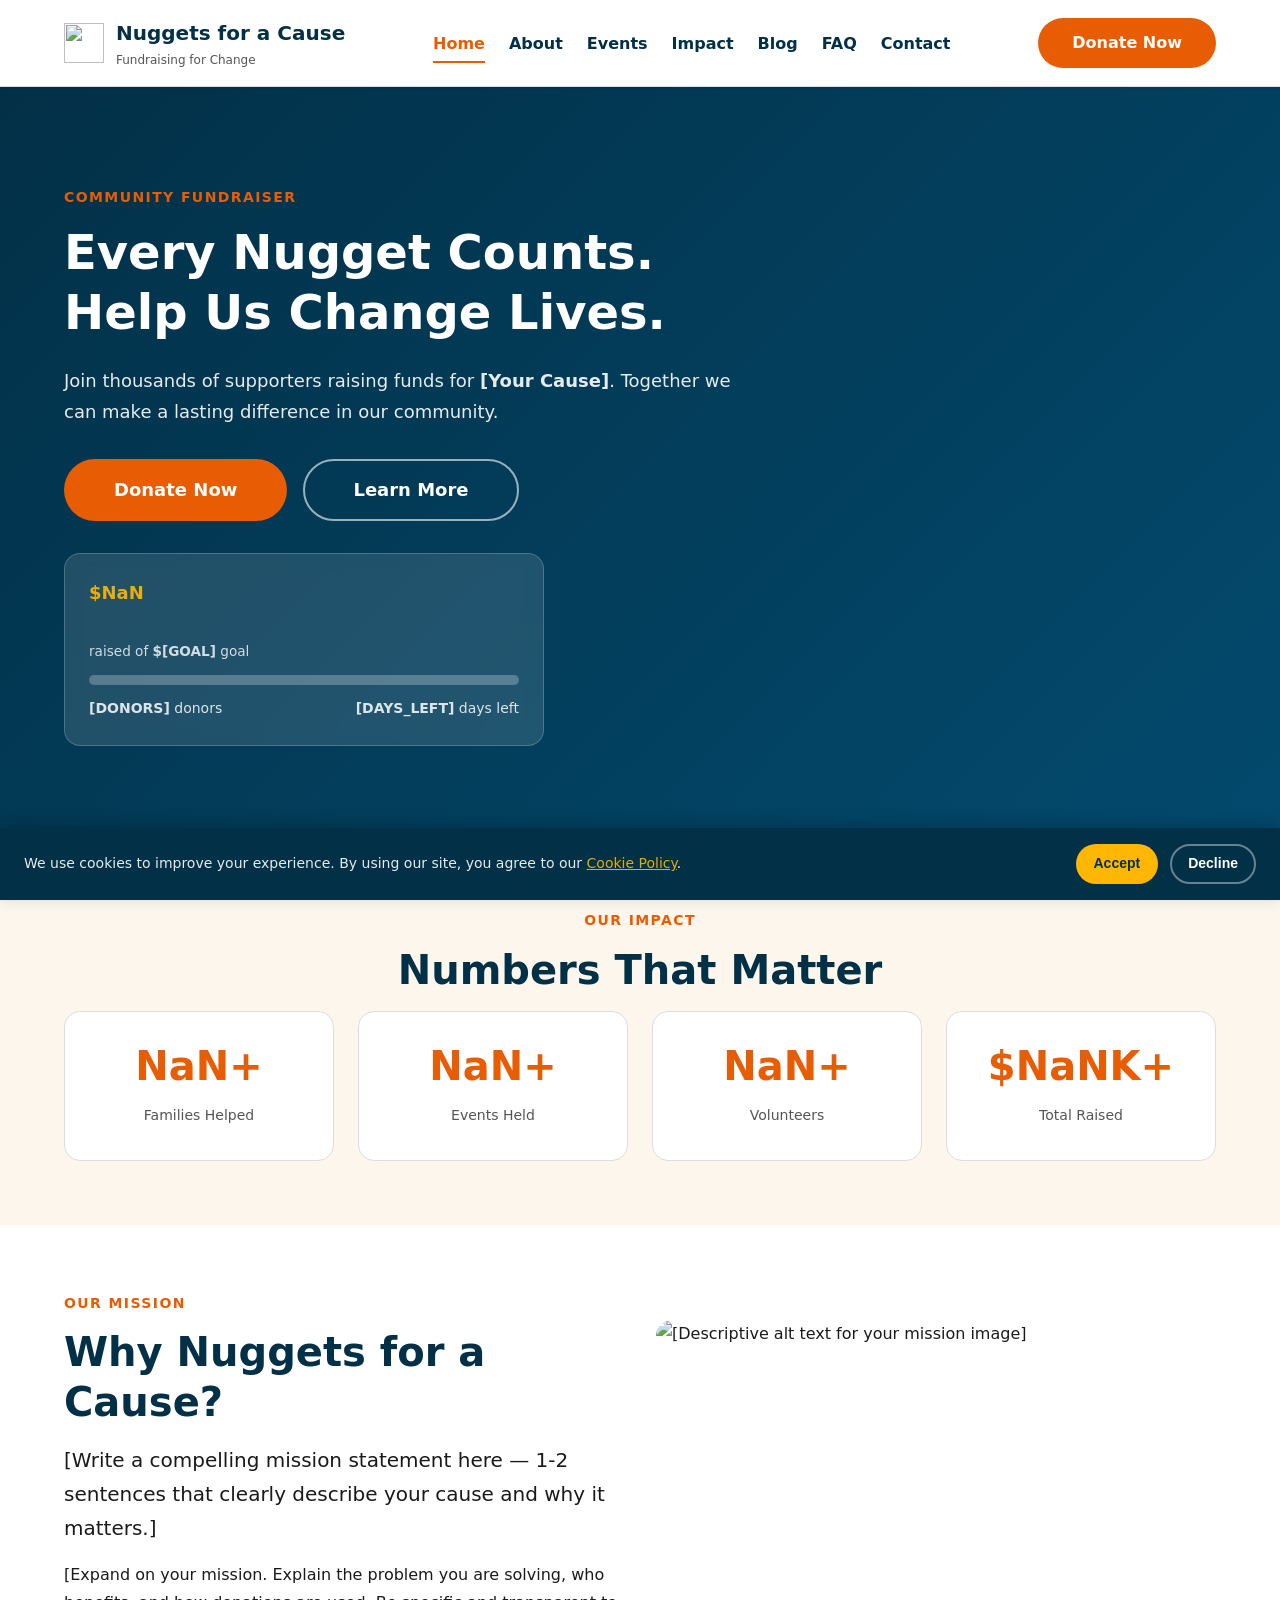
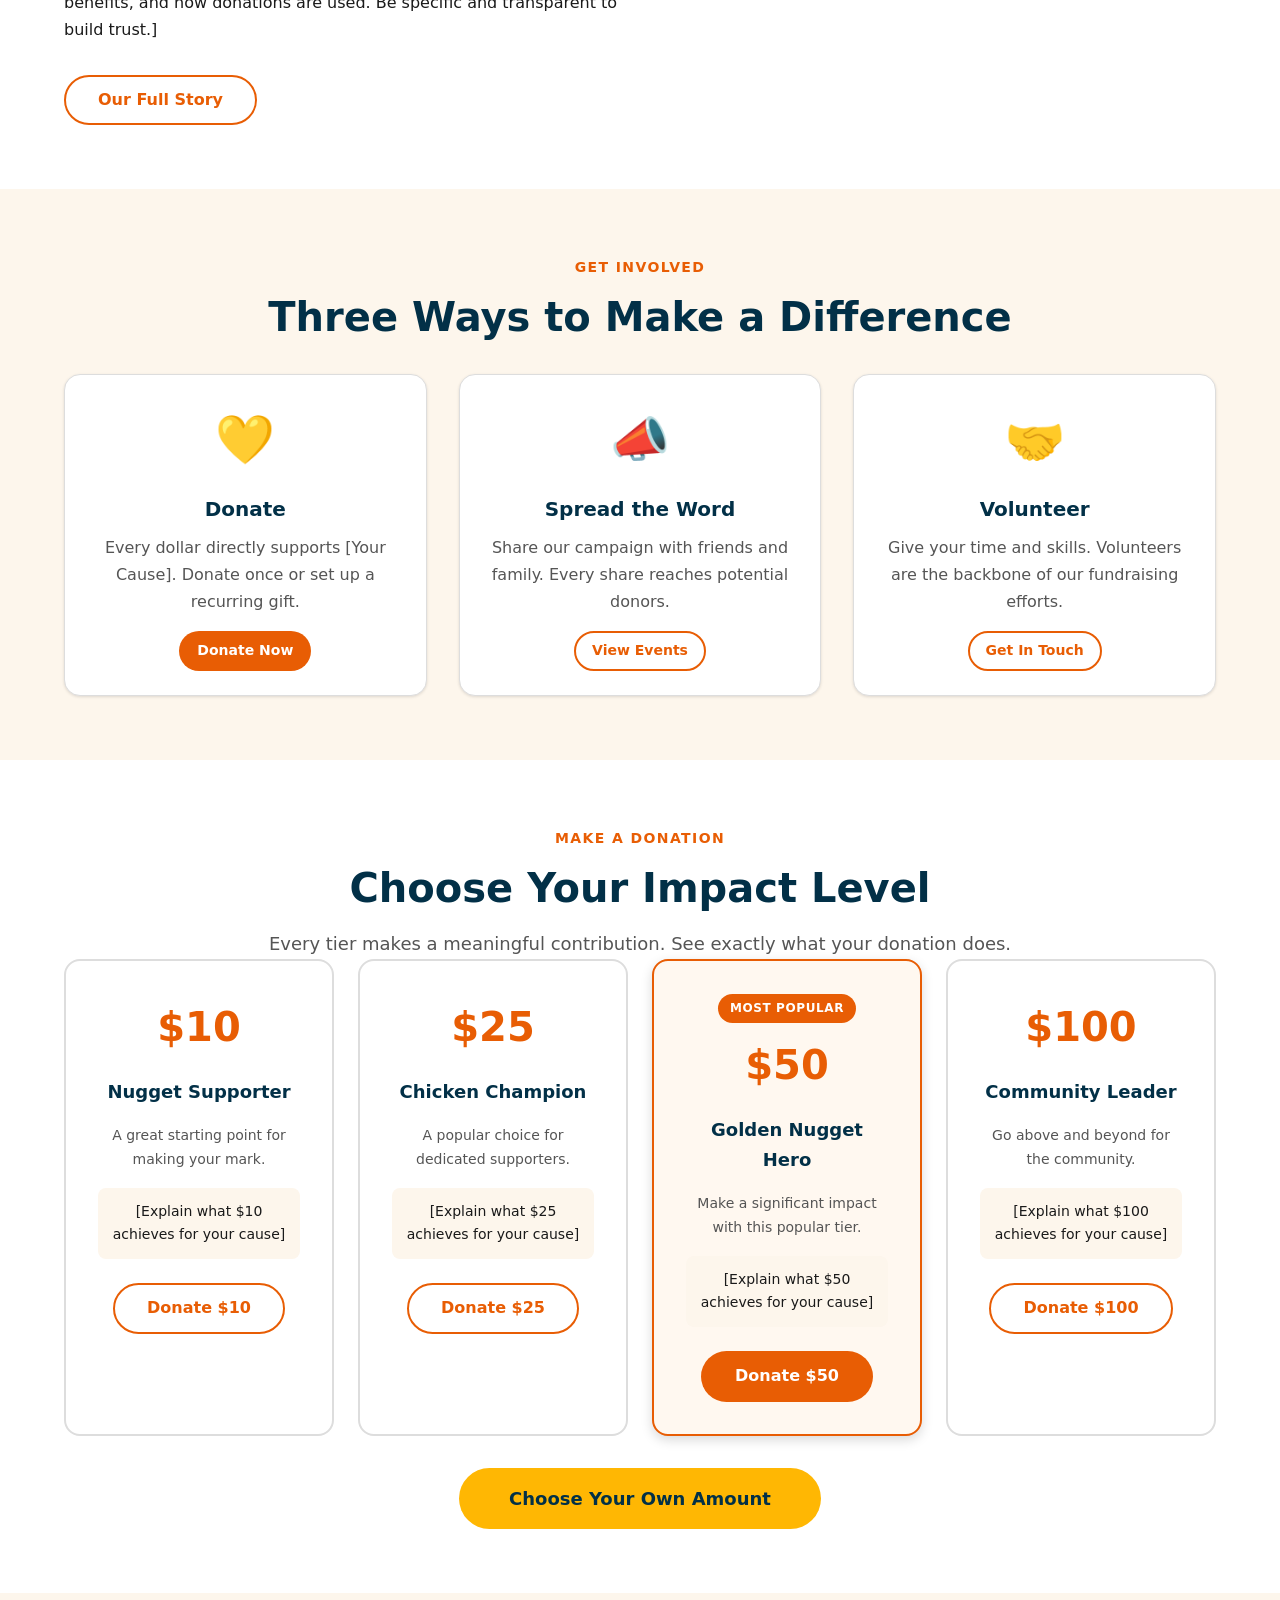
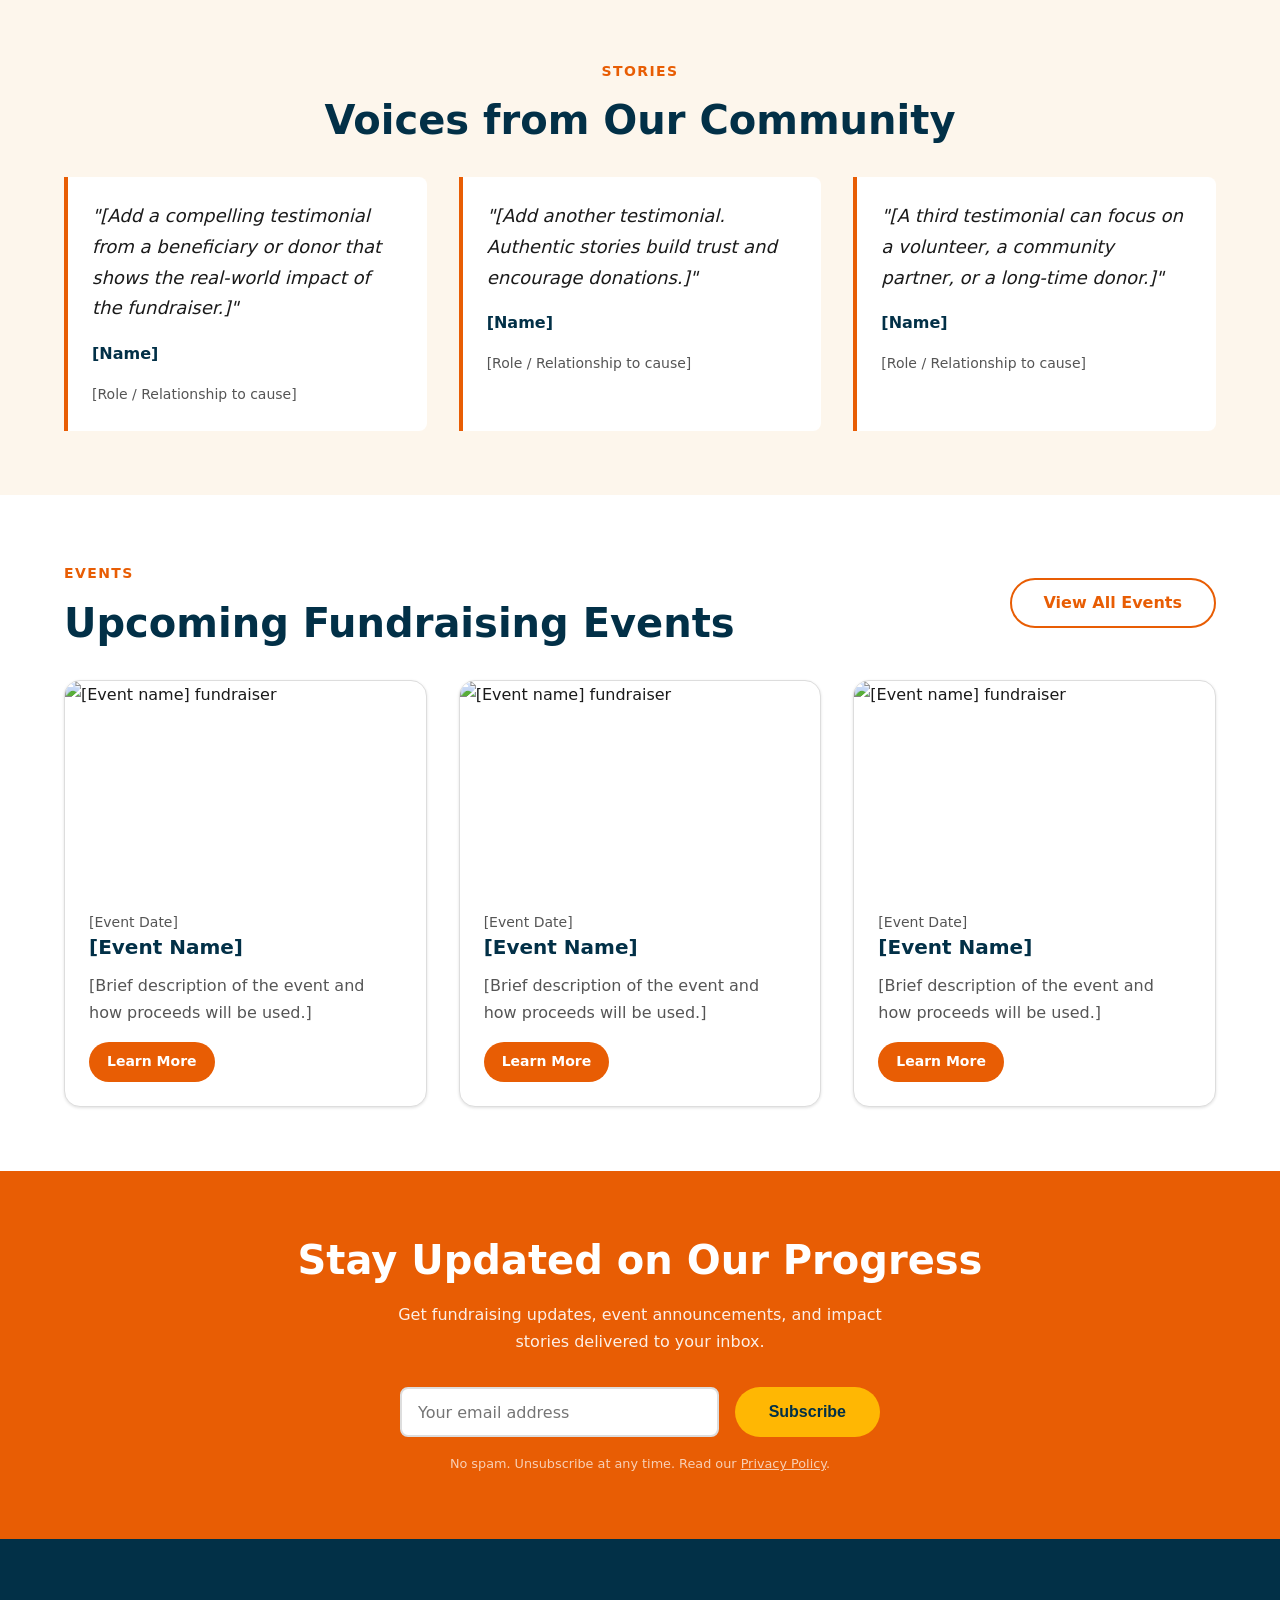
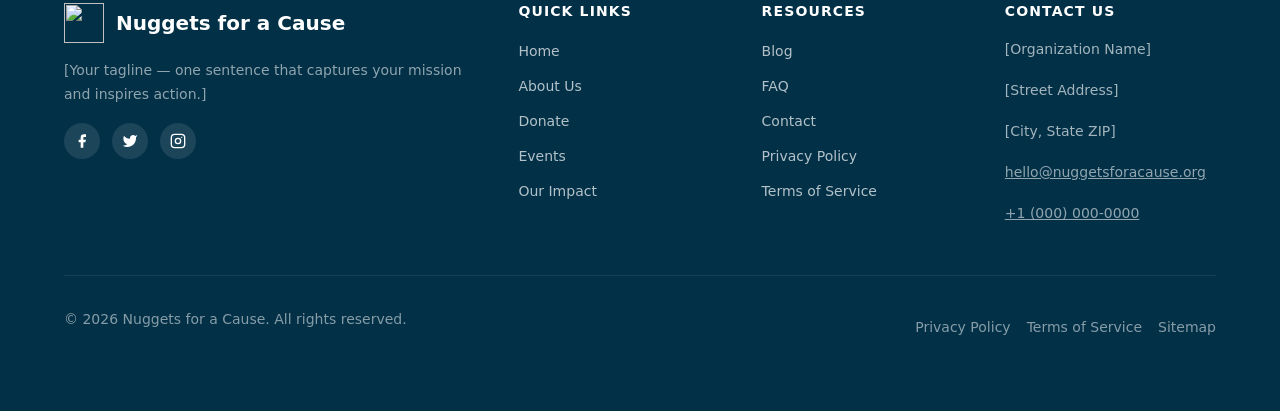
==== index.html @ 5e786366 "Add all fundraiser website files with SEO, GEO, AEO, and AIO optimisation Co-authored-by: SpiffyWebs" ====
<!DOCTYPE html>
<html lang="en">
<head>
  <meta charset="UTF-8">
  <meta name="viewport" content="width=device-width, initial-scale=1.0">

  <!-- ============================================================
       SEO: Title & Description
       ============================================================ -->
  <title>Nuggets for a Cause | Fundraising for [Your Cause]</title>
  <meta name="description" content="Nuggets for a Cause is a community-driven fundraiser dedicated to [Your Cause]. Every donation makes a real difference. Join us today and help change lives.">
  <meta name="keywords" content="fundraiser, charity, donate, nuggets for a cause, community fundraising, nonprofit">
  <meta name="author" content="Nuggets for a Cause">
  <meta name="robots" content="index, follow, max-snippet:-1, max-image-preview:large, max-video-preview:-1">

  <!-- ============================================================
       SEO: Canonical URL
       ============================================================ -->
  <link rel="canonical" href="https://www.nuggetsforacause.org/">

  <!-- ============================================================
       GEO / Open Graph (Facebook, LinkedIn, generative engines)
       ============================================================ -->
  <meta property="og:type" content="website">
  <meta property="og:url" content="https://www.nuggetsforacause.org/">
  <meta property="og:title" content="Nuggets for a Cause | Fundraising for [Your Cause]">
  <meta property="og:description" content="Nuggets for a Cause is a community-driven fundraiser dedicated to [Your Cause]. Every donation makes a real difference. Join us today.">
  <meta property="og:image" content="https://www.nuggetsforacause.org/img/og-home.jpg">
  <meta property="og:image:width" content="1200">
  <meta property="og:image:height" content="630">
  <meta property="og:image:alt" content="Nuggets for a Cause fundraiser banner">
  <meta property="og:site_name" content="Nuggets for a Cause">
  <meta property="og:locale" content="en_US">

  <!-- ============================================================
       GEO / Twitter Cards
       ============================================================ -->
  <meta name="twitter:card" content="summary_large_image">
  <meta name="twitter:site" content="@nuggetsforacause">
  <meta name="twitter:creator" content="@nuggetsforacause">
  <meta name="twitter:title" content="Nuggets for a Cause | Fundraising for [Your Cause]">
  <meta name="twitter:description" content="Community-driven fundraiser dedicated to [Your Cause]. Every donation makes a real difference.">
  <meta name="twitter:image" content="https://www.nuggetsforacause.org/img/og-home.jpg">
  <meta name="twitter:image:alt" content="Nuggets for a Cause fundraiser banner">

  <!-- ============================================================
       AIO: AI & Generative Engine signals
       ============================================================ -->
  <meta name="ai-content-declaration" content="human-authored">

  <!-- ============================================================
       PWA / Favicon
       ============================================================ -->
  <link rel="icon" type="image/svg+xml" href="/img/favicon.svg">
  <link rel="icon" type="image/png" sizes="32x32" href="/img/favicon-32x32.png">
  <link rel="icon" type="image/png" sizes="16x16" href="/img/favicon-16x16.png">
  <link rel="apple-touch-icon" sizes="180x180" href="/img/apple-touch-icon.png">
  <link rel="manifest" href="/manifest.json">
  <meta name="theme-color" content="#e85d04">
  <meta name="msapplication-TileColor" content="#e85d04">

  <!-- ============================================================
       Performance: Preconnect & resource hints
       ============================================================ -->
  <link rel="preconnect" href="https://fonts.googleapis.com">
  <link rel="dns-prefetch" href="https://fonts.googleapis.com">

  <!-- Stylesheet -->
  <link rel="stylesheet" href="css/style.css">

  <!-- ============================================================
       AEO / SEO: Structured Data — Organization + WebSite + SiteLinks Search
       ============================================================ -->
  <script type="application/ld+json">
  {
    "@context": "https://schema.org",
    "@graph": [
      {
        "@type": "NonprofitOrganization",
        "@id": "https://www.nuggetsforacause.org/#organization",
        "name": "Nuggets for a Cause",
        "alternateName": "NFC",
        "url": "https://www.nuggetsforacause.org/",
        "logo": {
          "@type": "ImageObject",
          "url": "https://www.nuggetsforacause.org/img/logo.png",
          "width": 200,
          "height": 60
        },
        "description": "Nuggets for a Cause is a community-driven fundraiser dedicated to [Your Cause]. We raise funds through community events, online campaigns, and corporate partnerships.",
        "foundingDate": "[YYYY]",
        "email": "hello@nuggetsforacause.org",
        "telephone": "+1-000-000-0000",
        "address": {
          "@type": "PostalAddress",
          "streetAddress": "[Street Address]",
          "addressLocality": "[City]",
          "addressRegion": "[State]",
          "postalCode": "[ZIP]",
          "addressCountry": "US"
        },
        "sameAs": [
          "https://www.facebook.com/nuggetsforacause",
          "https://twitter.com/nuggetsforacause",
          "https://www.instagram.com/nuggetsforacause",
          "https://www.linkedin.com/company/nuggetsforacause"
        ],
        "knowsAbout": ["fundraising", "charity", "community events", "[Your Cause]"],
        "hasOfferCatalog": {
          "@type": "OfferCatalog",
          "name": "Donation Tiers",
          "itemListElement": [
            { "@type": "Offer", "name": "Nugget Supporter", "price": "10", "priceCurrency": "USD" },
            { "@type": "Offer", "name": "Chicken Champion", "price": "25", "priceCurrency": "USD" },
            { "@type": "Offer", "name": "Golden Nugget Hero", "price": "50", "priceCurrency": "USD" },
            { "@type": "Offer", "name": "Community Leader", "price": "100", "priceCurrency": "USD" }
          ]
        }
      },
      {
        "@type": "WebSite",
        "@id": "https://www.nuggetsforacause.org/#website",
        "url": "https://www.nuggetsforacause.org/",
        "name": "Nuggets for a Cause",
        "description": "Community-driven fundraiser for [Your Cause]",
        "publisher": { "@id": "https://www.nuggetsforacause.org/#organization" },
        "potentialAction": {
          "@type": "SearchAction",
          "target": {
            "@type": "EntryPoint",
            "urlTemplate": "https://www.nuggetsforacause.org/search?q={search_term_string}"
          },
          "query-input": "required name=search_term_string"
        }
      },
      {
        "@type": "WebPage",
        "@id": "https://www.nuggetsforacause.org/#webpage",
        "url": "https://www.nuggetsforacause.org/",
        "name": "Nuggets for a Cause | Fundraising for [Your Cause]",
        "description": "Nuggets for a Cause is a community-driven fundraiser dedicated to [Your Cause].",
        "isPartOf": { "@id": "https://www.nuggetsforacause.org/#website" },
        "about": { "@id": "https://www.nuggetsforacause.org/#organization" },
        "primaryImageOfPage": {
          "@type": "ImageObject",
          "url": "https://www.nuggetsforacause.org/img/og-home.jpg"
        },
        "breadcrumb": {
          "@type": "BreadcrumbList",
          "itemListElement": [
            { "@type": "ListItem", "position": 1, "name": "Home", "item": "https://www.nuggetsforacause.org/" }
          ]
        }
      }
    ]
  }
  </script>
</head>
<body>
  <!-- Skip navigation (accessibility + AEO) -->
  <a class="skip-link" href="#main-content">Skip to main content</a>

  <!-- ============================================================
       Site Header / Navigation
       ============================================================ -->
  <header class="site-header" role="banner">
    <div class="container">
      <nav class="nav-wrapper" aria-label="Primary navigation">
        <a href="index.html" class="site-logo" aria-label="Nuggets for a Cause — Home">
          <img src="img/logo.png" alt="" width="40" height="40" aria-hidden="true">
          <span>
            Nuggets for a Cause
            <span class="logo-tagline">Fundraising for Change</span>
          </span>
        </a>

        <button class="menu-toggle" aria-label="Toggle navigation menu">
          <svg width="24" height="24" viewBox="0 0 24 24" fill="none" stroke="currentColor" stroke-width="2" aria-hidden="true">
            <line x1="3" y1="6" x2="21" y2="6"/>
            <line x1="3" y1="12" x2="21" y2="12"/>
            <line x1="3" y1="18" x2="21" y2="18"/>
          </svg>
        </button>

        <ul class="primary-nav" role="list">
          <li><a href="index.html" aria-current="page">Home</a></li>
          <li><a href="about.html">About</a></li>
          <li><a href="events.html">Events</a></li>
          <li><a href="impact.html">Impact</a></li>
          <li><a href="blog.html">Blog</a></li>
          <li><a href="faq.html">FAQ</a></li>
          <li><a href="contact.html">Contact</a></li>
        </ul>

        <div class="nav-cta">
          <a href="donate.html" class="btn btn-primary">Donate Now</a>
        </div>
      </nav>
    </div>
  </header>

  <!-- ============================================================
       Main Content
       ============================================================ -->
  <main id="main-content">

    <!-- Hero Section -->
    <section class="hero" aria-labelledby="hero-heading">
      <div class="container">
        <div class="hero-content">
          <span class="section-label">Community Fundraiser</span>
          <h1 id="hero-heading">Every Nugget Counts.<br>Help Us Change Lives.</h1>
          <p>Join thousands of supporters raising funds for <strong>[Your Cause]</strong>. Together we can make a lasting difference in our community.</p>

          <div class="hero-actions">
            <a href="donate.html" class="btn btn-primary btn-lg">Donate Now</a>
            <a href="about.html" class="btn btn-secondary btn-lg" style="border-color:rgba(255,255,255,.6);color:#fff;">Learn More</a>
          </div>

          <!-- Fundraising Progress -->
          <div class="progress-card" role="region" aria-label="Fundraising progress">
            <p class="progress-raised" id="raised-amount" data-count-to="[AMOUNT_RAISED]" data-prefix="$" data-suffix="">$0</p>
            <p style="font-size:.85rem;opacity:.8;margin-bottom:.5rem;">raised of <strong>$[GOAL]</strong> goal</p>
            <div class="progress-bar-wrapper" aria-label="[PERCENT]% funded">
              <div class="progress-bar" role="progressbar" aria-valuenow="[PERCENT]" aria-valuemin="0" aria-valuemax="100">
                <div class="progress-bar-fill" data-progress="[PERCENT]"></div>
              </div>
            </div>
            <div class="progress-stats">
              <span><strong>[DONORS]</strong> donors</span>
              <span><strong>[DAYS_LEFT]</strong> days left</span>
            </div>
          </div>
        </div>
      </div>
    </section>

    <!-- Impact Stats -->
    <section class="section section--alt" aria-labelledby="stats-heading">
      <div class="container text-center">
        <span class="section-label">Our Impact</span>
        <h2 id="stats-heading" class="section-title">Numbers That Matter</h2>
        <div class="grid-4">
          <div class="stat-card">
            <p class="stat-number" data-count-to="[FAMILIES_HELPED]" data-suffix="+">0</p>
            <p class="stat-label">Families Helped</p>
          </div>
          <div class="stat-card">
            <p class="stat-number" data-count-to="[EVENTS]" data-suffix="+">0</p>
            <p class="stat-label">Events Held</p>
          </div>
          <div class="stat-card">
            <p class="stat-number" data-count-to="[VOLUNTEERS]" data-suffix="+">0</p>
            <p class="stat-label">Volunteers</p>
          </div>
          <div class="stat-card">
            <p class="stat-number" data-count-to="[TOTAL_RAISED]" data-prefix="$" data-suffix="K+">0</p>
            <p class="stat-label">Total Raised</p>
          </div>
        </div>
      </div>
    </section>

    <!-- About / Mission -->
    <section class="section" aria-labelledby="mission-heading">
      <div class="container">
        <div class="grid-2" style="align-items:center;">
          <div>
            <span class="section-label">Our Mission</span>
            <h2 id="mission-heading" class="section-title">Why Nuggets for a Cause?</h2>
            <p class="text-lead">[Write a compelling mission statement here — 1-2 sentences that clearly describe your cause and why it matters.]</p>
            <p>[Expand on your mission. Explain the problem you are solving, who benefits, and how donations are used. Be specific and transparent to build trust.]</p>
            <a href="about.html" class="btn btn-secondary" style="margin-top:1rem;">Our Full Story</a>
          </div>
          <div>
            <img data-src="img/mission.jpg" src="img/placeholder.jpg" alt="[Descriptive alt text for your mission image]" width="600" height="400" style="border-radius:16px;" loading="lazy">
          </div>
        </div>
      </div>
    </section>

    <!-- How to Help -->
    <section class="section section--alt" aria-labelledby="how-heading">
      <div class="container text-center">
        <span class="section-label">Get Involved</span>
        <h2 id="how-heading" class="section-title">Three Ways to Make a Difference</h2>
        <div class="grid-3" style="margin-top:2rem;">
          <div class="card">
            <div class="card-body text-center">
              <div style="font-size:3rem;margin-bottom:1rem;" aria-hidden="true">💛</div>
              <h3 class="card-title">Donate</h3>
              <p class="card-text">Every dollar directly supports [Your Cause]. Donate once or set up a recurring gift.</p>
              <a href="donate.html" class="btn btn-primary btn-sm">Donate Now</a>
            </div>
          </div>
          <div class="card">
            <div class="card-body text-center">
              <div style="font-size:3rem;margin-bottom:1rem;" aria-hidden="true">📣</div>
              <h3 class="card-title">Spread the Word</h3>
              <p class="card-text">Share our campaign with friends and family. Every share reaches potential donors.</p>
              <a href="events.html" class="btn btn-secondary btn-sm">View Events</a>
            </div>
          </div>
          <div class="card">
            <div class="card-body text-center">
              <div style="font-size:3rem;margin-bottom:1rem;" aria-hidden="true">🤝</div>
              <h3 class="card-title">Volunteer</h3>
              <p class="card-text">Give your time and skills. Volunteers are the backbone of our fundraising efforts.</p>
              <a href="contact.html" class="btn btn-secondary btn-sm">Get In Touch</a>
            </div>
          </div>
        </div>
      </div>
    </section>

    <!-- Donation Tiers -->
    <section class="section" aria-labelledby="tiers-heading">
      <div class="container">
        <div class="text-center">
          <span class="section-label">Make a Donation</span>
          <h2 id="tiers-heading" class="section-title">Choose Your Impact Level</h2>
          <p class="section-subtitle">Every tier makes a meaningful contribution. See exactly what your donation does.</p>
        </div>
        <div class="grid-4">
          <div class="tier-card">
            <p class="tier-amount">$10</p>
            <p class="tier-name">Nugget Supporter</p>
            <p class="tier-description">A great starting point for making your mark.</p>
            <p class="tier-impact">[Explain what $10 achieves for your cause]</p>
            <a href="donate.html?amount=10" class="btn btn-secondary">Donate $10</a>
          </div>
          <div class="tier-card">
            <p class="tier-amount">$25</p>
            <p class="tier-name">Chicken Champion</p>
            <p class="tier-description">A popular choice for dedicated supporters.</p>
            <p class="tier-impact">[Explain what $25 achieves for your cause]</p>
            <a href="donate.html?amount=25" class="btn btn-secondary">Donate $25</a>
          </div>
          <div class="tier-card featured">
            <span class="badge badge-primary" style="margin-bottom:.5rem;">Most Popular</span>
            <p class="tier-amount">$50</p>
            <p class="tier-name">Golden Nugget Hero</p>
            <p class="tier-description">Make a significant impact with this popular tier.</p>
            <p class="tier-impact">[Explain what $50 achieves for your cause]</p>
            <a href="donate.html?amount=50" class="btn btn-primary">Donate $50</a>
          </div>
          <div class="tier-card">
            <p class="tier-amount">$100</p>
            <p class="tier-name">Community Leader</p>
            <p class="tier-description">Go above and beyond for the community.</p>
            <p class="tier-impact">[Explain what $100 achieves for your cause]</p>
            <a href="donate.html?amount=100" class="btn btn-secondary">Donate $100</a>
          </div>
        </div>
        <div class="text-center" style="margin-top:2rem;">
          <a href="donate.html" class="btn btn-accent btn-lg">Choose Your Own Amount</a>
        </div>
      </div>
    </section>

    <!-- Testimonials -->
    <section class="section section--alt" aria-labelledby="testimonials-heading">
      <div class="container">
        <div class="text-center">
          <span class="section-label">Stories</span>
          <h2 id="testimonials-heading" class="section-title">Voices from Our Community</h2>
        </div>
        <div class="grid-3" style="margin-top:2rem;">
          <blockquote class="testimonial">
            <p class="testimonial-quote">"[Add a compelling testimonial from a beneficiary or donor that shows the real-world impact of the fundraiser.]"</p>
            <footer>
              <p class="testimonial-author">[Name]</p>
              <p class="testimonial-role">[Role / Relationship to cause]</p>
            </footer>
          </blockquote>
          <blockquote class="testimonial">
            <p class="testimonial-quote">"[Add another testimonial. Authentic stories build trust and encourage donations.]"</p>
            <footer>
              <p class="testimonial-author">[Name]</p>
              <p class="testimonial-role">[Role / Relationship to cause]</p>
            </footer>
          </blockquote>
          <blockquote class="testimonial">
            <p class="testimonial-quote">"[A third testimonial can focus on a volunteer, a community partner, or a long-time donor.]"</p>
            <footer>
              <p class="testimonial-author">[Name]</p>
              <p class="testimonial-role">[Role / Relationship to cause]</p>
            </footer>
          </blockquote>
        </div>
      </div>
    </section>

    <!-- Upcoming Events Preview -->
    <section class="section" aria-labelledby="events-heading">
      <div class="container">
        <div class="flex-between" style="margin-bottom:2rem;flex-wrap:wrap;gap:1rem;">
          <div>
            <span class="section-label">Events</span>
            <h2 id="events-heading" class="section-title" style="margin-bottom:0;">Upcoming Fundraising Events</h2>
          </div>
          <a href="events.html" class="btn btn-secondary">View All Events</a>
        </div>
        <div class="grid-3">
          <!-- Event Card 1 -->
          <article class="card">
            <img data-src="img/event-1.jpg" src="img/placeholder.jpg" alt="[Event name] fundraiser" class="card-img" loading="lazy">
            <div class="card-body">
              <time class="card-meta" datetime="[YYYY-MM-DD]">[Event Date]</time>
              <h3 class="card-title">[Event Name]</h3>
              <p class="card-text">[Brief description of the event and how proceeds will be used.]</p>
              <a href="events.html" class="btn btn-primary btn-sm">Learn More</a>
            </div>
          </article>
          <!-- Event Card 2 -->
          <article class="card">
            <img data-src="img/event-2.jpg" src="img/placeholder.jpg" alt="[Event name] fundraiser" class="card-img" loading="lazy">
            <div class="card-body">
              <time class="card-meta" datetime="[YYYY-MM-DD]">[Event Date]</time>
              <h3 class="card-title">[Event Name]</h3>
              <p class="card-text">[Brief description of the event and how proceeds will be used.]</p>
              <a href="events.html" class="btn btn-primary btn-sm">Learn More</a>
            </div>
          </article>
          <!-- Event Card 3 -->
          <article class="card">
            <img data-src="img/event-3.jpg" src="img/placeholder.jpg" alt="[Event name] fundraiser" class="card-img" loading="lazy">
            <div class="card-body">
              <time class="card-meta" datetime="[YYYY-MM-DD]">[Event Date]</time>
              <h3 class="card-title">[Event Name]</h3>
              <p class="card-text">[Brief description of the event and how proceeds will be used.]</p>
              <a href="events.html" class="btn btn-primary btn-sm">Learn More</a>
            </div>
          </article>
        </div>
      </div>
    </section>

    <!-- Newsletter Signup (AEO: captures audience; SEO: engagement signal) -->
    <section class="section" style="background:var(--color-primary);" aria-labelledby="newsletter-heading">
      <div class="container text-center" style="color:#fff;">
        <h2 id="newsletter-heading" class="section-title" style="color:#fff;">Stay Updated on Our Progress</h2>
        <p style="opacity:.9;max-width:520px;margin-inline:auto;margin-bottom:2rem;">Get fundraising updates, event announcements, and impact stories delivered to your inbox.</p>
        <form class="newsletter-form" style="display:flex;gap:1rem;justify-content:center;flex-wrap:wrap;max-width:480px;margin-inline:auto;" novalidate>
          <label for="newsletter-email" class="sr-only">Email address</label>
          <input type="email" id="newsletter-email" name="email" class="form-input" placeholder="Your email address" required autocomplete="email" style="flex:1;min-width:220px;">
          <button type="submit" class="btn btn-accent">Subscribe</button>
          <p class="newsletter-success" hidden style="color:#fff;font-weight:700;">✓ You're subscribed! Thank you.</p>
        </form>
        <p style="font-size:.8rem;opacity:.7;margin-top:1rem;">No spam. Unsubscribe at any time. Read our <a href="privacy-policy.html" style="color:#fff;">Privacy Policy</a>.</p>
      </div>
    </section>

  </main>

  <!-- ============================================================
       Site Footer
       ============================================================ -->
  <footer class="site-footer" role="contentinfo">
    <div class="container">
      <div class="footer-grid">
        <div class="footer-brand">
          <a href="index.html" class="site-logo" aria-label="Nuggets for a Cause — Home">
            <img src="img/logo-white.png" alt="" width="36" height="36" aria-hidden="true">
            Nuggets for a Cause
          </a>
          <p class="footer-tagline">[Your tagline — one sentence that captures your mission and inspires action.]</p>
          <div class="social-links" aria-label="Social media links">
            <a href="https://www.facebook.com/nuggetsforacause" class="social-link" aria-label="Facebook" rel="noopener noreferrer" target="_blank">
              <svg width="16" height="16" fill="currentColor" viewBox="0 0 24 24" aria-hidden="true"><path d="M18 2h-3a5 5 0 00-5 5v3H7v4h3v8h4v-8h3l1-4h-4V7a1 1 0 011-1h3z"/></svg>
            </a>
            <a href="https://twitter.com/nuggetsforacause" class="social-link" aria-label="Twitter / X" rel="noopener noreferrer" target="_blank">
              <svg width="16" height="16" fill="currentColor" viewBox="0 0 24 24" aria-hidden="true"><path d="M23 3a10.9 10.9 0 01-3.14 1.53 4.48 4.48 0 00-7.86 3v1A10.66 10.66 0 013 4s-4 9 5 13a11.64 11.64 0 01-7 2c9 5 20 0 20-11.5a4.5 4.5 0 00-.08-.83A7.72 7.72 0 0023 3z"/></svg>
            </a>
            <a href="https://www.instagram.com/nuggetsforacause" class="social-link" aria-label="Instagram" rel="noopener noreferrer" target="_blank">
              <svg width="16" height="16" fill="none" stroke="currentColor" stroke-width="2" viewBox="0 0 24 24" aria-hidden="true"><rect x="2" y="2" width="20" height="20" rx="5" ry="5"/><circle cx="12" cy="12" r="4"/><circle cx="17.5" cy="6.5" r="1" fill="currentColor" stroke="none"/></svg>
            </a>
          </div>
        </div>

        <nav aria-label="Quick links">
          <h3 class="footer-heading">Quick Links</h3>
          <ul class="footer-nav" role="list">
            <li><a href="index.html">Home</a></li>
            <li><a href="about.html">About Us</a></li>
            <li><a href="donate.html">Donate</a></li>
            <li><a href="events.html">Events</a></li>
            <li><a href="impact.html">Our Impact</a></li>
          </ul>
        </nav>

        <nav aria-label="Resources links">
          <h3 class="footer-heading">Resources</h3>
          <ul class="footer-nav" role="list">
            <li><a href="blog.html">Blog</a></li>
            <li><a href="faq.html">FAQ</a></li>
            <li><a href="contact.html">Contact</a></li>
            <li><a href="privacy-policy.html">Privacy Policy</a></li>
            <li><a href="terms-of-service.html">Terms of Service</a></li>
          </ul>
        </nav>

        <div>
          <h3 class="footer-heading">Contact Us</h3>
          <address style="font-style:normal;font-size:.875rem;opacity:.8;line-height:1.8;">
            <p>[Organization Name]</p>
            <p>[Street Address]</p>
            <p>[City, State ZIP]</p>
            <p><a href="mailto:hello@nuggetsforacause.org" style="color:rgba(255,255,255,.7);">hello@nuggetsforacause.org</a></p>
            <p><a href="tel:+10000000000" style="color:rgba(255,255,255,.7);">+1 (000) 000-0000</a></p>
          </address>
        </div>
      </div>

      <div class="footer-bottom">
        <p>&copy; <span id="footer-year"></span> Nuggets for a Cause. All rights reserved.</p>
        <ul class="footer-legal" role="list">
          <li><a href="privacy-policy.html">Privacy Policy</a></li>
          <li><a href="terms-of-service.html">Terms of Service</a></li>
          <li><a href="sitemap.xml">Sitemap</a></li>
        </ul>
      </div>
    </div>
  </footer>

  <!-- Cookie Banner -->
  <div class="cookie-banner" role="alertdialog" aria-labelledby="cookie-msg" aria-live="polite">
    <p id="cookie-msg">We use cookies to improve your experience. By using our site, you agree to our <a href="privacy-policy.html" style="color:var(--color-secondary);">Cookie Policy</a>.</p>
    <div class="cookie-actions">
      <button class="btn btn-sm btn-accent" data-cookie-accept>Accept</button>
      <button class="btn btn-sm btn-secondary" style="color:#fff;border-color:rgba(255,255,255,.4);" data-cookie-decline>Decline</button>
    </div>
  </div>

  <script>
    document.getElementById('footer-year').textContent = new Date().getFullYear();
  </script>
  <script src="js/main.js" defer></script>
</body>
</html>
---- css/style.css ----
/* ============================================================
   Nuggets for a Cause — Main Stylesheet
   SEO/AEO/GEO/AIO ready: semantic, accessible, performant
   ============================================================ */

/* ---------- CSS Custom Properties (Design Tokens) ---------- */
:root {
  --color-primary:      #e85d04;   /* warm orange — energy, urgency */
  --color-primary-dark: #c44e02;
  --color-secondary:    #ffb703;   /* golden yellow */
  --color-accent:       #023047;   /* deep navy */
  --color-bg:           #ffffff;
  --color-bg-alt:       #fdf6ec;
  --color-text:         #1a1a1a;
  --color-text-muted:   #555555;
  --color-border:       #ddd;
  --color-success:      #2d6a4f;
  --color-error:        #c1121f;

  --font-sans:   'Segoe UI', system-ui, -apple-system, sans-serif;
  --font-serif:  Georgia, 'Times New Roman', serif;

  --size-xs:  0.75rem;
  --size-sm:  0.875rem;
  --size-md:  1rem;
  --size-lg:  1.125rem;
  --size-xl:  1.25rem;
  --size-2xl: 1.5rem;
  --size-3xl: 2rem;
  --size-4xl: 2.5rem;
  --size-5xl: 3rem;

  --space-1: 0.25rem;
  --space-2: 0.5rem;
  --space-3: 0.75rem;
  --space-4: 1rem;
  --space-6: 1.5rem;
  --space-8: 2rem;
  --space-12: 3rem;
  --space-16: 4rem;
  --space-24: 6rem;

  --radius-sm: 4px;
  --radius-md: 8px;
  --radius-lg: 16px;
  --radius-full: 9999px;

  --shadow-sm: 0 1px 3px rgba(0,0,0,.12);
  --shadow-md: 0 4px 12px rgba(0,0,0,.15);
  --shadow-lg: 0 8px 24px rgba(0,0,0,.18);

  --transition: 200ms ease;
  --max-width: 1200px;
  --content-width: 780px;
}

/* ---------- Reset & Base ---------- */
*, *::before, *::after { box-sizing: border-box; margin: 0; padding: 0; }

html {
  font-size: 100%;
  scroll-behavior: smooth;
  -webkit-text-size-adjust: 100%;
}

body {
  font-family: var(--font-sans);
  font-size: var(--size-md);
  line-height: 1.7;
  color: var(--color-text);
  background: var(--color-bg);
}

img, video, svg { display: block; max-width: 100%; height: auto; }
a { color: var(--color-primary); text-decoration: underline; }
a:hover { color: var(--color-primary-dark); }
ul, ol { padding-left: var(--space-6); }

/* ---------- Accessibility ---------- */
.sr-only {
  position: absolute;
  width: 1px; height: 1px;
  padding: 0; margin: -1px;
  overflow: hidden; clip: rect(0,0,0,0);
  white-space: nowrap; border: 0;
}

:focus-visible {
  outline: 3px solid var(--color-primary);
  outline-offset: 2px;
}

/* Skip navigation */
.skip-link {
  position: absolute;
  top: -100%;
  left: var(--space-4);
  z-index: 9999;
  padding: var(--space-3) var(--space-6);
  background: var(--color-primary);
  color: #fff;
  font-weight: 700;
  border-radius: var(--radius-md);
  text-decoration: none;
  transition: top var(--transition);
}
.skip-link:focus { top: var(--space-4); }

/* ---------- Layout Utilities ---------- */
.container {
  max-width: var(--max-width);
  margin-inline: auto;
  padding-inline: var(--space-6);
}

.content-width {
  max-width: var(--content-width);
  margin-inline: auto;
}

.section { padding-block: var(--space-16); }
.section--alt { background: var(--color-bg-alt); }

.grid-2 { display: grid; grid-template-columns: repeat(auto-fit, minmax(280px, 1fr)); gap: var(--space-8); }
.grid-3 { display: grid; grid-template-columns: repeat(auto-fit, minmax(240px, 1fr)); gap: var(--space-8); }
.grid-4 { display: grid; grid-template-columns: repeat(auto-fit, minmax(200px, 1fr)); gap: var(--space-6); }

.flex { display: flex; }
.flex-center { display: flex; align-items: center; justify-content: center; }
.flex-between { display: flex; align-items: center; justify-content: space-between; }
.gap-4 { gap: var(--space-4); }
.gap-6 { gap: var(--space-6); }

/* ---------- Typography ---------- */
h1, h2, h3, h4, h5, h6 {
  font-weight: 700;
  line-height: 1.25;
  color: var(--color-accent);
}
h1 { font-size: clamp(var(--size-3xl), 5vw, var(--size-5xl)); }
h2 { font-size: clamp(var(--size-2xl), 3.5vw, var(--size-4xl)); }
h3 { font-size: clamp(var(--size-xl),  2.5vw, var(--size-3xl)); }
h4 { font-size: var(--size-xl); }
h5 { font-size: var(--size-lg); }
h6 { font-size: var(--size-md); }

p { margin-bottom: var(--space-4); }
p:last-child { margin-bottom: 0; }

.section-label {
  display: inline-block;
  font-size: var(--size-sm);
  font-weight: 700;
  letter-spacing: .1em;
  text-transform: uppercase;
  color: var(--color-primary);
  margin-bottom: var(--space-3);
}

.section-title { margin-bottom: var(--space-4); }
.section-subtitle { font-size: var(--size-lg); color: var(--color-text-muted); margin-bottom: var(--space-8); }
.text-center { text-align: center; }
.text-muted { color: var(--color-text-muted); }
.text-lead { font-size: var(--size-xl); }

/* ---------- Buttons ---------- */
.btn {
  display: inline-flex;
  align-items: center;
  justify-content: center;
  gap: var(--space-2);
  padding: var(--space-3) var(--space-8);
  font-size: var(--size-md);
  font-weight: 700;
  line-height: 1.4;
  border: 2px solid transparent;
  border-radius: var(--radius-full);
  cursor: pointer;
  text-decoration: none;
  transition: background var(--transition), color var(--transition), border-color var(--transition), transform var(--transition), box-shadow var(--transition);
  white-space: nowrap;
}
.btn:focus-visible { outline-offset: 3px; }
.btn:active { transform: translateY(1px); }

.btn-primary {
  background: var(--color-primary);
  color: #fff;
}
.btn-primary:hover {
  background: var(--color-primary-dark);
  color: #fff;
  box-shadow: var(--shadow-md);
}

.btn-secondary {
  background: transparent;
  color: var(--color-primary);
  border-color: var(--color-primary);
}
.btn-secondary:hover {
  background: var(--color-primary);
  color: #fff;
}

.btn-accent {
  background: var(--color-secondary);
  color: var(--color-accent);
}
.btn-accent:hover {
  background: #e6a600;
  color: var(--color-accent);
  box-shadow: var(--shadow-md);
}

.btn-lg { padding: var(--space-4) var(--space-12); font-size: var(--size-lg); }
.btn-sm { padding: var(--space-2) var(--space-4); font-size: var(--size-sm); }

/* ---------- Navigation ---------- */
.site-header {
  position: sticky;
  top: 0;
  z-index: 100;
  background: var(--color-bg);
  border-bottom: 1px solid var(--color-border);
  box-shadow: var(--shadow-sm);
}

.nav-wrapper {
  display: flex;
  align-items: center;
  justify-content: space-between;
  gap: var(--space-8);
  padding-block: var(--space-4);
}

.site-logo {
  display: flex;
  align-items: center;
  gap: var(--space-3);
  font-size: var(--size-xl);
  font-weight: 800;
  color: var(--color-accent);
  text-decoration: none;
}
.site-logo:hover { color: var(--color-primary); }
.site-logo img { width: 40px; height: 40px; }
.logo-tagline { font-size: var(--size-xs); font-weight: 400; color: var(--color-text-muted); display: block; }

.primary-nav { list-style: none; padding: 0; display: flex; gap: var(--space-6); }
.primary-nav a {
  font-weight: 600;
  color: var(--color-accent);
  text-decoration: none;
  padding-block: var(--space-2);
  border-bottom: 2px solid transparent;
  transition: color var(--transition), border-color var(--transition);
}
.primary-nav a:hover,
.primary-nav a[aria-current="page"] {
  color: var(--color-primary);
  border-bottom-color: var(--color-primary);
}

.nav-cta { flex-shrink: 0; }

.menu-toggle {
  display: none;
  background: none;
  border: none;
  cursor: pointer;
  padding: var(--space-2);
  color: var(--color-accent);
}

/* ---------- Hero ---------- */
.hero {
  position: relative;
  background: linear-gradient(135deg, var(--color-accent) 0%, #034a6e 100%);
  color: #fff;
  padding-block: var(--space-24);
  overflow: hidden;
}
.hero::after {
  content: '';
  position: absolute;
  inset: 0;
  background: url('../img/hero-bg.jpg') center/cover no-repeat;
  opacity: .15;
  pointer-events: none;
}

.hero-content { position: relative; z-index: 1; max-width: 680px; }
.hero h1 { color: #fff; margin-bottom: var(--space-6); }
.hero p { font-size: var(--size-lg); opacity: .9; margin-bottom: var(--space-8); }
.hero-actions { display: flex; gap: var(--space-4); flex-wrap: wrap; }

/* Fundraising progress bar */
.progress-card {
  background: rgba(255,255,255,.12);
  backdrop-filter: blur(8px);
  border: 1px solid rgba(255,255,255,.2);
  border-radius: var(--radius-lg);
  padding: var(--space-6);
  margin-top: var(--space-8);
  max-width: 480px;
}
.progress-bar-wrapper { margin-block: var(--space-3); }
.progress-bar {
  height: 10px;
  background: rgba(255,255,255,.25);
  border-radius: var(--radius-full);
  overflow: hidden;
}
.progress-bar-fill {
  height: 100%;
  background: var(--color-secondary);
  border-radius: var(--radius-full);
  transition: width 1s ease;
}
.progress-stats { display: flex; justify-content: space-between; font-size: var(--size-sm); opacity: .85; }
.progress-raised { font-size: var(--size-2xl); font-weight: 800; color: var(--color-secondary); }

/* ---------- Cards ---------- */
.card {
  background: var(--color-bg);
  border: 1px solid var(--color-border);
  border-radius: var(--radius-lg);
  overflow: hidden;
  box-shadow: var(--shadow-sm);
  transition: box-shadow var(--transition), transform var(--transition);
}
.card:hover { box-shadow: var(--shadow-md); transform: translateY(-2px); }

.card-img { width: 100%; aspect-ratio: 16/9; object-fit: cover; }
.card-body { padding: var(--space-6); }
.card-meta { font-size: var(--size-sm); color: var(--color-text-muted); margin-bottom: var(--space-2); }
.card-title { font-size: var(--size-xl); margin-bottom: var(--space-3); }
.card-text { color: var(--color-text-muted); margin-bottom: var(--space-4); }

/* Impact / stat cards */
.stat-card {
  text-align: center;
  padding: var(--space-8);
  background: var(--color-bg);
  border: 1px solid var(--color-border);
  border-radius: var(--radius-lg);
}
.stat-number { font-size: var(--size-4xl); font-weight: 800; color: var(--color-primary); line-height: 1.1; }
.stat-label { font-size: var(--size-sm); color: var(--color-text-muted); margin-top: var(--space-2); }

/* Donation tier cards */
.tier-card {
  border: 2px solid var(--color-border);
  border-radius: var(--radius-lg);
  padding: var(--space-8);
  text-align: center;
  transition: border-color var(--transition), box-shadow var(--transition);
}
.tier-card:hover,
.tier-card.featured {
  border-color: var(--color-primary);
  box-shadow: var(--shadow-md);
}
.tier-card.featured { background: #fff8f0; }
.tier-amount { font-size: var(--size-4xl); font-weight: 800; color: var(--color-primary); }
.tier-name { font-size: var(--size-lg); font-weight: 700; color: var(--color-accent); }
.tier-description { color: var(--color-text-muted); margin-block: var(--space-4); font-size: var(--size-sm); }
.tier-impact { background: var(--color-bg-alt); border-radius: var(--radius-md); padding: var(--space-3); font-size: var(--size-sm); margin-bottom: var(--space-6); }

/* ---------- FAQ / Accordion ---------- */
.faq-list { list-style: none; padding: 0; }
.faq-item {
  border-bottom: 1px solid var(--color-border);
}
.faq-question {
  display: flex;
  justify-content: space-between;
  align-items: center;
  gap: var(--space-4);
  width: 100%;
  padding-block: var(--space-5);
  background: none;
  border: none;
  cursor: pointer;
  text-align: left;
  font-size: var(--size-lg);
  font-weight: 600;
  color: var(--color-accent);
  transition: color var(--transition);
}
.faq-question:hover { color: var(--color-primary); }
.faq-icon {
  flex-shrink: 0;
  width: 24px; height: 24px;
  border-radius: var(--radius-full);
  background: var(--color-primary);
  color: #fff;
  display: flex; align-items: center; justify-content: center;
  font-size: 1.2em; line-height: 1;
  transition: transform var(--transition);
}
.faq-question[aria-expanded="true"] .faq-icon { transform: rotate(45deg); }

.faq-answer {
  max-height: 0;
  overflow: hidden;
  transition: max-height 350ms ease, padding 350ms ease;
}
.faq-answer.open { max-height: 500px; padding-bottom: var(--space-5); }
.faq-answer p { color: var(--color-text-muted); }

/* ---------- Forms ---------- */
.form-group { margin-bottom: var(--space-6); }
.form-label { display: block; font-weight: 600; margin-bottom: var(--space-2); }
.form-label .required { color: var(--color-error); margin-left: var(--space-1); }

.form-input,
.form-select,
.form-textarea {
  width: 100%;
  padding: var(--space-3) var(--space-4);
  font-size: var(--size-md);
  font-family: inherit;
  color: var(--color-text);
  background: var(--color-bg);
  border: 2px solid var(--color-border);
  border-radius: var(--radius-md);
  transition: border-color var(--transition), box-shadow var(--transition);
  appearance: none;
}
.form-input:focus,
.form-select:focus,
.form-textarea:focus {
  outline: none;
  border-color: var(--color-primary);
  box-shadow: 0 0 0 3px rgba(232,93,4,.15);
}
.form-textarea { resize: vertical; min-height: 130px; }

.form-hint { font-size: var(--size-sm); color: var(--color-text-muted); margin-top: var(--space-1); }
.form-error { font-size: var(--size-sm); color: var(--color-error); margin-top: var(--space-1); }
.form-input[aria-invalid="true"] { border-color: var(--color-error); }

.amount-grid {
  display: grid;
  grid-template-columns: repeat(auto-fit, minmax(90px, 1fr));
  gap: var(--space-3);
  margin-bottom: var(--space-3);
}
.amount-btn {
  padding: var(--space-3);
  text-align: center;
  font-weight: 700;
  border: 2px solid var(--color-border);
  border-radius: var(--radius-md);
  background: var(--color-bg);
  cursor: pointer;
  transition: all var(--transition);
}
.amount-btn:hover,
.amount-btn.selected {
  border-color: var(--color-primary);
  background: #fff8f0;
  color: var(--color-primary);
}

/* ---------- Timeline ---------- */
.timeline { position: relative; padding-left: var(--space-8); }
.timeline::before {
  content: '';
  position: absolute;
  left: calc(var(--space-4) - 1px);
  top: 0; bottom: 0;
  width: 2px;
  background: var(--color-border);
}
.timeline-item { position: relative; padding-bottom: var(--space-8); }
.timeline-item:last-child { padding-bottom: 0; }
.timeline-dot {
  position: absolute;
  left: calc(-1 * var(--space-8) + var(--space-4) - 7px);
  top: 4px;
  width: 14px; height: 14px;
  background: var(--color-primary);
  border: 2px solid var(--color-bg);
  border-radius: 50%;
  box-shadow: 0 0 0 3px var(--color-primary);
}
.timeline-date { font-size: var(--size-sm); font-weight: 700; color: var(--color-primary); margin-bottom: var(--space-1); }
.timeline-title { font-size: var(--size-lg); font-weight: 700; color: var(--color-accent); }
.timeline-body { color: var(--color-text-muted); }

/* ---------- Breadcrumbs ---------- */
.breadcrumb {
  display: flex;
  flex-wrap: wrap;
  gap: var(--space-2);
  list-style: none;
  padding: var(--space-4) 0;
  font-size: var(--size-sm);
  color: var(--color-text-muted);
}
.breadcrumb a { color: var(--color-text-muted); }
.breadcrumb a:hover { color: var(--color-primary); }
.breadcrumb li + li::before { content: '›'; margin-right: var(--space-2); }
.breadcrumb [aria-current="page"] { color: var(--color-text); font-weight: 600; }

/* ---------- Testimonials ---------- */
.testimonial {
  background: var(--color-bg);
  border-left: 4px solid var(--color-primary);
  padding: var(--space-6);
  border-radius: 0 var(--radius-md) var(--radius-md) 0;
}
.testimonial-quote {
  font-size: var(--size-lg);
  font-style: italic;
  color: var(--color-text);
  margin-bottom: var(--space-4);
}
.testimonial-author { font-weight: 700; color: var(--color-accent); }
.testimonial-role { font-size: var(--size-sm); color: var(--color-text-muted); }

/* ---------- Alert / Notification Banner ---------- */
.alert {
  display: flex;
  align-items: flex-start;
  gap: var(--space-4);
  padding: var(--space-4) var(--space-6);
  border-radius: var(--radius-md);
  margin-bottom: var(--space-6);
}
.alert-success { background: #d8f3dc; color: var(--color-success); }
.alert-error   { background: #fce4e4; color: var(--color-error); }
.alert-info    { background: #dbeafe; color: #1e40af; }
.alert-warning { background: #fef9c3; color: #854d0e; }

/* ---------- Tags / Badges ---------- */
.badge {
  display: inline-flex;
  align-items: center;
  padding: var(--space-1) var(--space-3);
  font-size: var(--size-xs);
  font-weight: 700;
  text-transform: uppercase;
  letter-spacing: .05em;
  border-radius: var(--radius-full);
}
.badge-primary { background: var(--color-primary); color: #fff; }
.badge-secondary { background: var(--color-secondary); color: var(--color-accent); }
.badge-accent { background: var(--color-accent); color: #fff; }
.badge-outline { background: transparent; border: 1px solid currentColor; }

/* ---------- Footer ---------- */
.site-footer {
  background: var(--color-accent);
  color: rgba(255,255,255,.8);
  padding-block: var(--space-16);
}
.footer-grid {
  display: grid;
  grid-template-columns: 2fr 1fr 1fr 1fr;
  gap: var(--space-8);
}
.footer-brand .site-logo { color: #fff; font-size: var(--size-xl); margin-bottom: var(--space-4); }
.footer-tagline { font-size: var(--size-sm); opacity: .7; margin-bottom: var(--space-4); }
.footer-heading { font-size: var(--size-sm); font-weight: 700; text-transform: uppercase; letter-spacing: .08em; color: #fff; margin-bottom: var(--space-4); }
.footer-nav { list-style: none; padding: 0; }
.footer-nav li + li { margin-top: var(--space-2); }
.footer-nav a { color: rgba(255,255,255,.7); text-decoration: none; font-size: var(--size-sm); transition: color var(--transition); }
.footer-nav a:hover { color: var(--color-secondary); }

.footer-bottom {
  border-top: 1px solid rgba(255,255,255,.12);
  margin-top: var(--space-12);
  padding-top: var(--space-8);
  display: flex;
  align-items: center;
  justify-content: space-between;
  flex-wrap: wrap;
  gap: var(--space-4);
  font-size: var(--size-sm);
  opacity: .65;
}
.footer-legal { display: flex; gap: var(--space-4); list-style: none; padding: 0; }
.footer-legal a { color: inherit; text-decoration: none; }
.footer-legal a:hover { color: var(--color-secondary); }

/* Social icons */
.social-links { display: flex; gap: var(--space-3); }
.social-link {
  display: flex; align-items: center; justify-content: center;
  width: 36px; height: 36px;
  background: rgba(255,255,255,.1);
  border-radius: var(--radius-full);
  color: #fff;
  text-decoration: none;
  transition: background var(--transition);
}
.social-link:hover { background: var(--color-primary); }

/* ---------- Page Hero (inner pages) ---------- */
.page-hero {
  background: linear-gradient(135deg, var(--color-accent) 0%, #034a6e 100%);
  color: #fff;
  padding-block: var(--space-16);
  text-align: center;
}
.page-hero h1 { color: #fff; }
.page-hero p { font-size: var(--size-lg); opacity: .85; max-width: 600px; margin-inline: auto; }

/* ---------- Donation page specific ---------- */
.donation-layout { display: grid; grid-template-columns: 1fr 1fr; gap: var(--space-12); align-items: start; }
.donation-sidebar { position: sticky; top: calc(var(--space-16) + 80px); }
.donation-summary-card {
  background: var(--color-bg-alt);
  border: 1px solid var(--color-border);
  border-radius: var(--radius-lg);
  padding: var(--space-6);
}

/* ---------- 404 page ---------- */
.error-page {
  text-align: center;
  padding-block: var(--space-24);
}
.error-code { font-size: 8rem; font-weight: 900; color: var(--color-primary); line-height: 1; }

/* ---------- Cookie Banner ---------- */
.cookie-banner {
  position: fixed;
  bottom: 0; left: 0; right: 0;
  z-index: 999;
  background: var(--color-accent);
  color: #fff;
  padding: var(--space-4) var(--space-6);
  display: flex;
  align-items: center;
  justify-content: space-between;
  gap: var(--space-4);
  flex-wrap: wrap;
  box-shadow: 0 -4px 16px rgba(0,0,0,.2);
  transform: translateY(100%);
  transition: transform 400ms ease;
}
.cookie-banner.visible { transform: translateY(0); }
.cookie-banner p { font-size: var(--size-sm); opacity: .9; margin: 0; }
.cookie-actions { display: flex; gap: var(--space-3); flex-shrink: 0; }

/* ---------- Responsive ---------- */
@media (max-width: 1024px) {
  .footer-grid { grid-template-columns: 1fr 1fr; }
  .donation-layout { grid-template-columns: 1fr; }
  .donation-sidebar { position: static; }
}

@media (max-width: 768px) {
  .primary-nav { display: none; flex-direction: column; gap: 0; }
  .primary-nav.open { display: flex; }
  .nav-wrapper { flex-wrap: wrap; }
  .menu-toggle { display: block; }

  .hero-actions { flex-direction: column; }
  .footer-grid { grid-template-columns: 1fr; }
  .footer-bottom { flex-direction: column; text-align: center; }
}

@media (prefers-reduced-motion: reduce) {
  *, *::before, *::after { animation-duration: .01ms !important; transition-duration: .01ms !important; }
  html { scroll-behavior: auto; }
}

@media print {
  .site-header, .site-footer, .cookie-banner, .nav-cta { display: none; }
  body { font-size: 12pt; color: #000; }
  a[href]::after { content: ' (' attr(href) ')'; font-size: 10pt; }
}
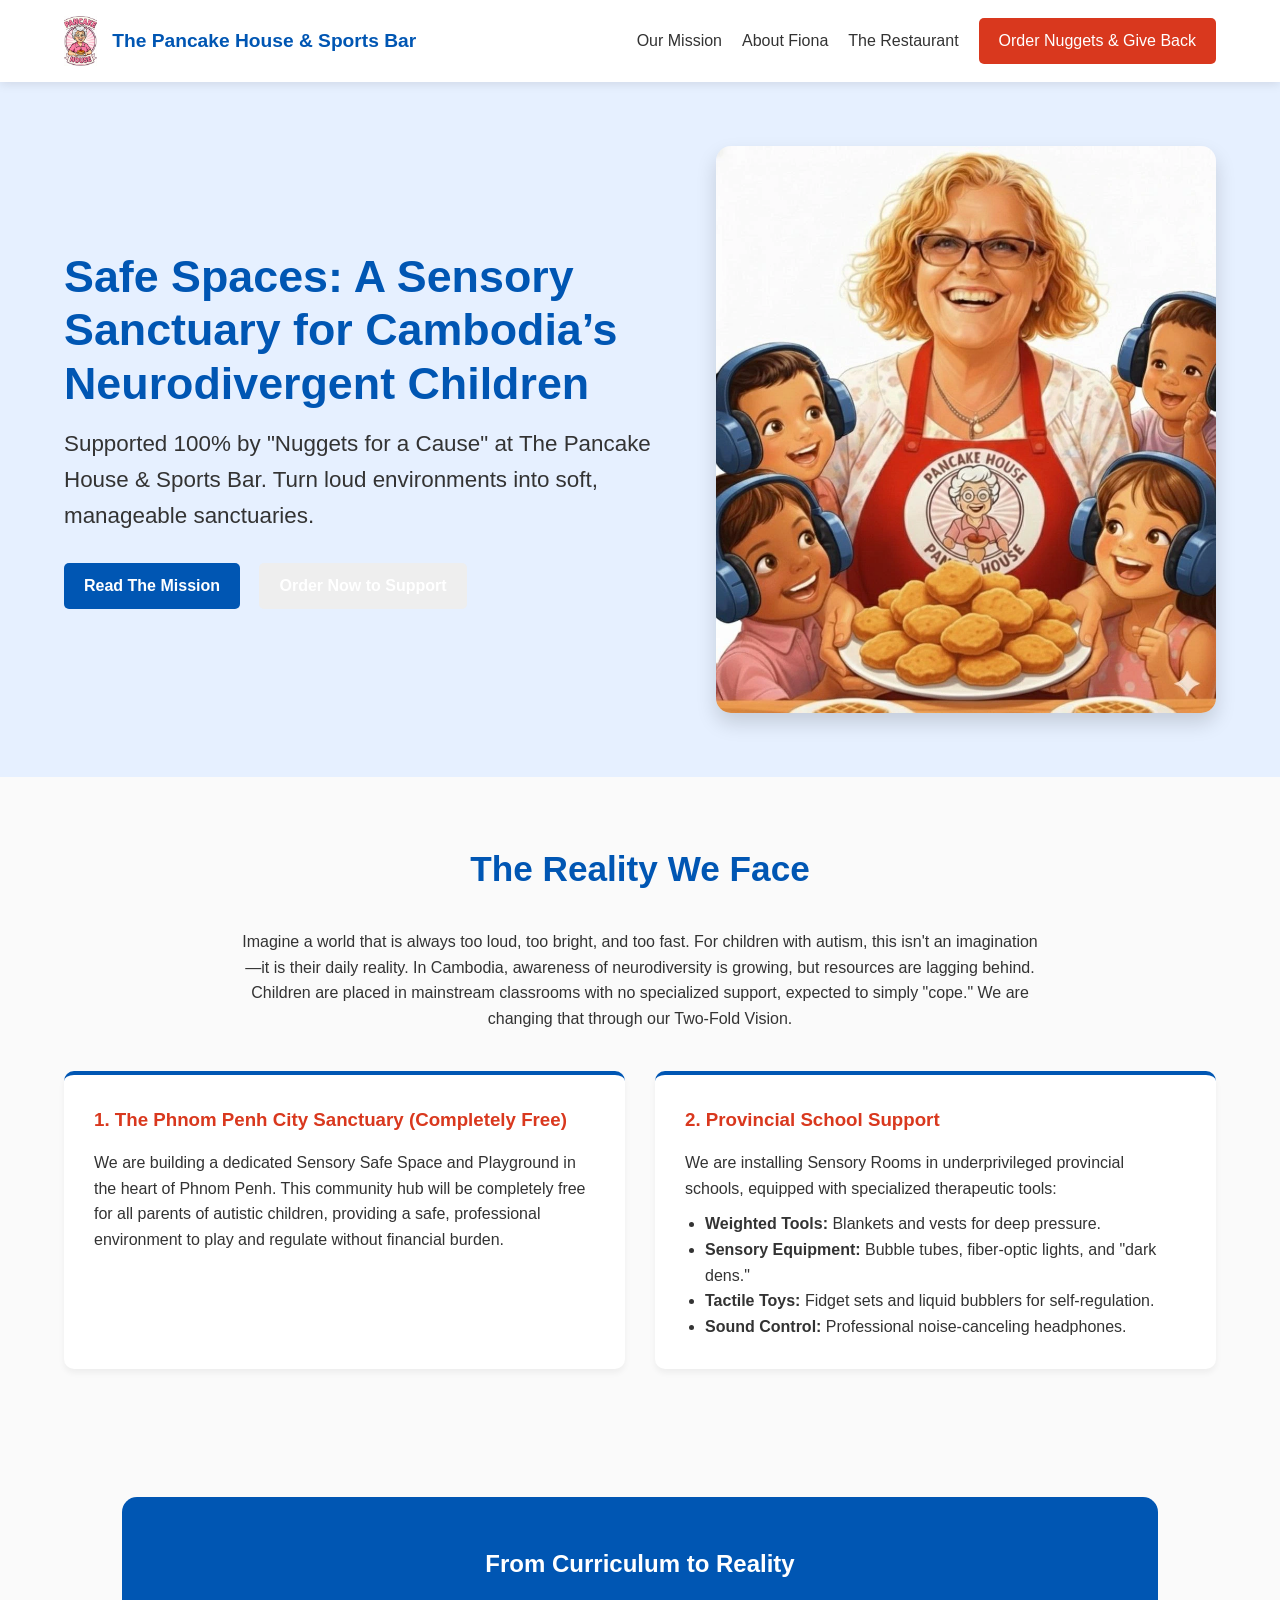
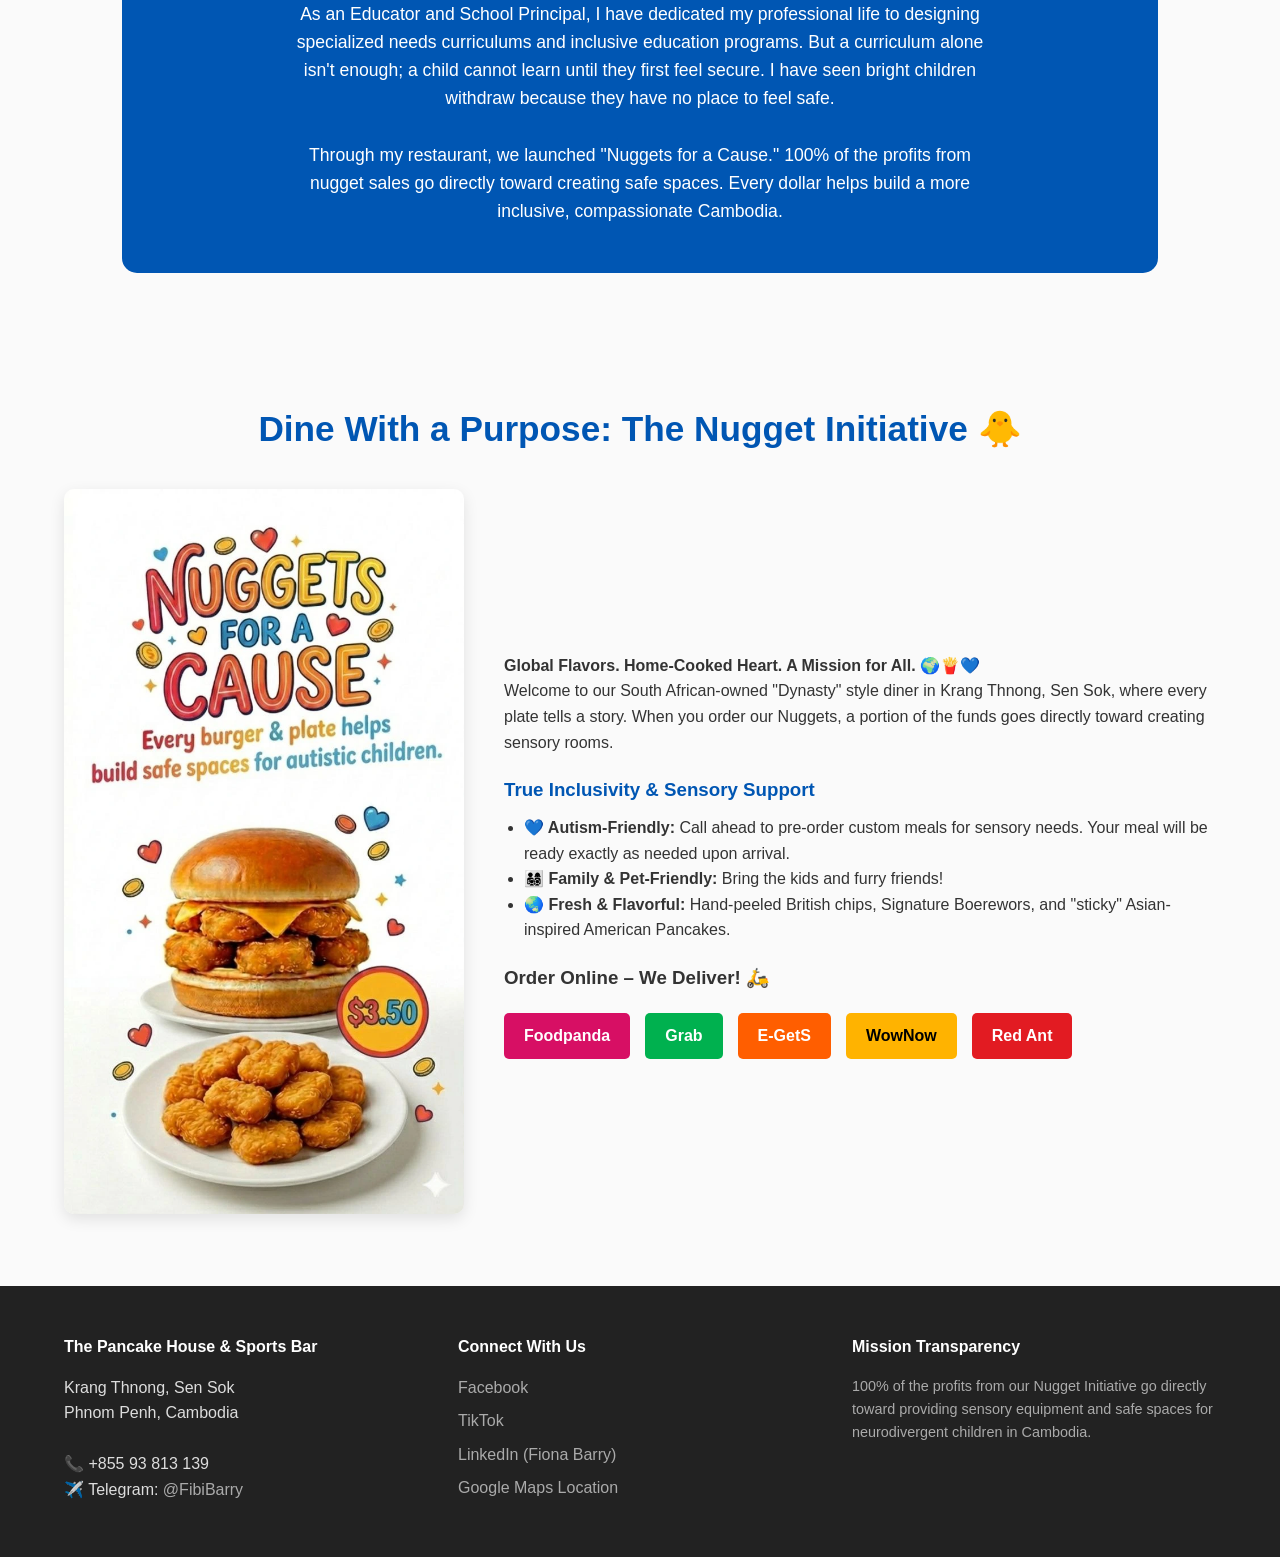
==== commit 73f40f17: "first_update" ====
--- a/index.html
+++ b/index.html
@@ -1,540 +1,129 @@
 <!DOCTYPE html>
 <html lang="en">
 <head>
-  <meta charset="UTF-8">
-  <meta name="viewport" content="width=device-width, initial-scale=1.0">
-
-  <!-- ============================================================
-       SEO: Title & Description
-       ============================================================ -->
-  <title>Nuggets for a Cause | Fundraising for [Your Cause]</title>
-  <meta name="description" content="Nuggets for a Cause is a community-driven fundraiser dedicated to [Your Cause]. Every donation makes a real difference. Join us today and help change lives.">
-  <meta name="keywords" content="fundraiser, charity, donate, nuggets for a cause, community fundraising, nonprofit">
-  <meta name="author" content="Nuggets for a Cause">
-  <meta name="robots" content="index, follow, max-snippet:-1, max-image-preview:large, max-video-preview:-1">
-
-  <!-- ============================================================
-       SEO: Canonical URL
-       ============================================================ -->
-  <link rel="canonical" href="https://www.nuggetsforacause.org/">
-
-  <!-- ============================================================
-       GEO / Open Graph (Facebook, LinkedIn, generative engines)
-       ============================================================ -->
-  <meta property="og:type" content="website">
-  <meta property="og:url" content="https://www.nuggetsforacause.org/">
-  <meta property="og:title" content="Nuggets for a Cause | Fundraising for [Your Cause]">
-  <meta property="og:description" content="Nuggets for a Cause is a community-driven fundraiser dedicated to [Your Cause]. Every donation makes a real difference. Join us today.">
-  <meta property="og:image" content="https://www.nuggetsforacause.org/img/og-home.jpg">
-  <meta property="og:image:width" content="1200">
-  <meta property="og:image:height" content="630">
-  <meta property="og:image:alt" content="Nuggets for a Cause fundraiser banner">
-  <meta property="og:site_name" content="Nuggets for a Cause">
-  <meta property="og:locale" content="en_US">
-
-  <!-- ============================================================
-       GEO / Twitter Cards
-       ============================================================ -->
-  <meta name="twitter:card" content="summary_large_image">
-  <meta name="twitter:site" content="@nuggetsforacause">
-  <meta name="twitter:creator" content="@nuggetsforacause">
-  <meta name="twitter:title" content="Nuggets for a Cause | Fundraising for [Your Cause]">
-  <meta name="twitter:description" content="Community-driven fundraiser dedicated to [Your Cause]. Every donation makes a real difference.">
-  <meta name="twitter:image" content="https://www.nuggetsforacause.org/img/og-home.jpg">
-  <meta name="twitter:image:alt" content="Nuggets for a Cause fundraiser banner">
-
-  <!-- ============================================================
-       AIO: AI & Generative Engine signals
-       ============================================================ -->
-  <meta name="ai-content-declaration" content="human-authored">
-
-  <!-- ============================================================
-       PWA / Favicon
-       ============================================================ -->
-  <link rel="icon" type="image/svg+xml" href="/img/favicon.svg">
-  <link rel="icon" type="image/png" sizes="32x32" href="/img/favicon-32x32.png">
-  <link rel="icon" type="image/png" sizes="16x16" href="/img/favicon-16x16.png">
-  <link rel="apple-touch-icon" sizes="180x180" href="/img/apple-touch-icon.png">
-  <link rel="manifest" href="/manifest.json">
-  <meta name="theme-color" content="#e85d04">
-  <meta name="msapplication-TileColor" content="#e85d04">
-
-  <!-- ============================================================
-       Performance: Preconnect & resource hints
-       ============================================================ -->
-  <link rel="preconnect" href="https://fonts.googleapis.com">
-  <link rel="dns-prefetch" href="https://fonts.googleapis.com">
-
-  <!-- Stylesheet -->
-  <link rel="stylesheet" href="css/style.css">
-
-  <!-- ============================================================
-       AEO / SEO: Structured Data — Organization + WebSite + SiteLinks Search
-       ============================================================ -->
-  <script type="application/ld+json">
-  {
-    "@context": "https://schema.org",
-    "@graph": [
-      {
-        "@type": "NonprofitOrganization",
-        "@id": "https://www.nuggetsforacause.org/#organization",
-        "name": "Nuggets for a Cause",
-        "alternateName": "NFC",
-        "url": "https://www.nuggetsforacause.org/",
-        "logo": {
-          "@type": "ImageObject",
-          "url": "https://www.nuggetsforacause.org/img/logo.png",
-          "width": 200,
-          "height": 60
-        },
-        "description": "Nuggets for a Cause is a community-driven fundraiser dedicated to [Your Cause]. We raise funds through community events, online campaigns, and corporate partnerships.",
-        "foundingDate": "[YYYY]",
-        "email": "hello@nuggetsforacause.org",
-        "telephone": "+1-000-000-0000",
-        "address": {
-          "@type": "PostalAddress",
-          "streetAddress": "[Street Address]",
-          "addressLocality": "[City]",
-          "addressRegion": "[State]",
-          "postalCode": "[ZIP]",
-          "addressCountry": "US"
-        },
-        "sameAs": [
-          "https://www.facebook.com/nuggetsforacause",
-          "https://twitter.com/nuggetsforacause",
-          "https://www.instagram.com/nuggetsforacause",
-          "https://www.linkedin.com/company/nuggetsforacause"
-        ],
-        "knowsAbout": ["fundraising", "charity", "community events", "[Your Cause]"],
-        "hasOfferCatalog": {
-          "@type": "OfferCatalog",
-          "name": "Donation Tiers",
-          "itemListElement": [
-            { "@type": "Offer", "name": "Nugget Supporter", "price": "10", "priceCurrency": "USD" },
-            { "@type": "Offer", "name": "Chicken Champion", "price": "25", "priceCurrency": "USD" },
-            { "@type": "Offer", "name": "Golden Nugget Hero", "price": "50", "priceCurrency": "USD" },
-            { "@type": "Offer", "name": "Community Leader", "price": "100", "priceCurrency": "USD" }
-          ]
-        }
-      },
-      {
-        "@type": "WebSite",
-        "@id": "https://www.nuggetsforacause.org/#website",
-        "url": "https://www.nuggetsforacause.org/",
-        "name": "Nuggets for a Cause",
-        "description": "Community-driven fundraiser for [Your Cause]",
-        "publisher": { "@id": "https://www.nuggetsforacause.org/#organization" },
-        "potentialAction": {
-          "@type": "SearchAction",
-          "target": {
-            "@type": "EntryPoint",
-            "urlTemplate": "https://www.nuggetsforacause.org/search?q={search_term_string}"
-          },
-          "query-input": "required name=search_term_string"
-        }
-      },
-      {
-        "@type": "WebPage",
-        "@id": "https://www.nuggetsforacause.org/#webpage",
-        "url": "https://www.nuggetsforacause.org/",
-        "name": "Nuggets for a Cause | Fundraising for [Your Cause]",
-        "description": "Nuggets for a Cause is a community-driven fundraiser dedicated to [Your Cause].",
-        "isPartOf": { "@id": "https://www.nuggetsforacause.org/#website" },
-        "about": { "@id": "https://www.nuggetsforacause.org/#organization" },
-        "primaryImageOfPage": {
-          "@type": "ImageObject",
-          "url": "https://www.nuggetsforacause.org/img/og-home.jpg"
-        },
-        "breadcrumb": {
-          "@type": "BreadcrumbList",
-          "itemListElement": [
-            { "@type": "ListItem", "position": 1, "name": "Home", "item": "https://www.nuggetsforacause.org/" }
-          ]
-        }
-      }
-    ]
-  }
-  </script>
+    <meta charset="UTF-8">
+    <meta name="viewport" content="width=device-width, initial-scale=1.0">
+    <meta name="description" content="Support autistic children in Cambodia through 'Nuggets for a Cause' by Fiona Barry at The Pancake House & Sports Bar in Sen Sok.">
+    <link rel="icon" type="image/webp" href="images/pancake-house-sports-bar-logo-sen-sok.webp">
+    <link rel="apple-touch-icon" href="images/pancake-house-sports-bar-logo-sen-sok.webp">
+    <title>Sensory Sanctuaries | Nuggets for a Cause by Fiona Barry</title>
+    <style>:root{--primary-blue:#0056b3;--light-blue:#e6f0ff;--accent-red:#d9381e;--text-dark:#333333;--text-light:#ffffff;--bg-light:#fafafa}*{margin:0;padding:0;box-sizing:border-box;font-family:'Segoe UI',Roboto,Helvetica,Arial,sans-serif}body{color:var(--text-dark);background-color:var(--bg-light);line-height:1.6}nav{background-color:var(--text-light);box-shadow:0 2px 10px rgba(0,0,0,.1);position:sticky;top:0;z-index:1000;display:flex;justify-content:space-between;align-items:center;padding:1rem 5%}.logo-container{display:flex;align-items:center;gap:15px;font-weight:700;font-size:1.2rem;color:var(--primary-blue)}.nav-logo{height:50px;width:auto}.menu-toggle{display:none}.nav-links{display:flex;align-items:center}.nav-links a{text-decoration:none;color:var(--text-dark);margin-left:20px;font-weight:500;transition:color .3s ease}.nav-links a:hover{color:var(--primary-blue)}.cta-btn{background-color:var(--accent-red);color:var(--text-light)!important;padding:10px 20px;border-radius:5px;font-weight:700}.hero{display:flex;align-items:center;justify-content:space-between;padding:4rem 5%;background-color:var(--light-blue);gap:40px}.hero-content{flex:1}.hero h1{font-size:2.8rem;color:var(--primary-blue);margin-bottom:15px;line-height:1.2}.hero h2{font-size:1.4rem;font-weight:400;margin-bottom:30px}.hero-img{flex:1;max-width:500px;border-radius:15px;box-shadow:0 10px 20px rgba(0,0,0,.15)}section{padding:4rem 5%}h2.section-title{text-align:center;font-size:2.2rem;color:var(--primary-blue);margin-bottom:2rem}.mission-grid{display:grid;grid-template-columns:1fr 1fr;gap:30px}.card{background:var(--text-light);padding:30px;border-radius:10px;box-shadow:0 4px 6px rgba(0,0,0,.05);border-top:4px solid var(--primary-blue)}.card h3{color:var(--accent-red);margin-bottom:15px}.about-section{background-color:var(--primary-blue);color:var(--text-light);text-align:center;border-radius:15px;margin:0 5%;padding:3rem}.about-section h2{color:var(--text-light);margin-bottom:1rem}.restaurant-content{display:flex;gap:40px;align-items:center}.menu-highlights,.inclusivity{margin-top:20px}.nugget-promo-img{max-width:400px;border-radius:10px;box-shadow:0 5px 15px rgba(0,0,0,.1)}.delivery-grid{display:flex;flex-wrap:wrap;gap:15px;margin-top:20px}.btn{display:inline-block;text-decoration:none;padding:10px 20px;border-radius:5px;font-weight:700;text-align:center;background-color:#eee;color:#333;transition:.2s ease}.btn:hover{background-color:#ddd}footer{background-color:#222;color:#ddd;padding:3rem 5%;display:grid;grid-template-columns:repeat(auto-fit,minmax(250px,1fr));gap:30px}footer h4{color:#fff;margin-bottom:15px}footer a{color:#aaa;text-decoration:none;display:block;margin-bottom:8px}footer a:hover{color:#fff}@media (max-width:768px){.hero,.restaurant-content{flex-direction:column;gap:20px}.mission-grid,footer{grid-template-columns:1fr;gap:20px}.hero-img,.nugget-promo-img{max-width:100%;height:auto}.hero,section{padding-top:2rem;padding-bottom:2rem}.hero h1{font-size:2rem}h2.section-title{font-size:1.75rem}.delivery-grid .btn{width:100%}.menu-toggle{display:block;font-size:1.8rem;cursor:pointer;color:var(--primary-blue)}.nav-links{position:absolute;top:100%;left:0;width:100%;background-color:var(--text-light);flex-direction:column;padding:20px 0;box-shadow:0 5px 10px rgba(0,0,0,.1);display:none}.nav-links.active{display:flex}.nav-links a{margin:15px 0;margin-left:0}.logo-container{justify-content:center}}@media (max-width:480px){.hero,.restaurant-content{flex-direction:column;gap:20px}.mission-grid,footer{grid-template-columns:1fr;gap:20px}.hero-img,.nugget-promo-img{max-width:100%;height:auto}.hero,section{padding-top:2rem;padding-bottom:2rem}.hero h1{font-size:2rem}h2.section-title{font-size:1.75rem}.delivery-grid .btn{width:100%}}html{scrollbar-width:auto;scrollbar-color:var(--primary-blue) var(--bg-light)}::-webkit-scrollbar{width:12px}::-webkit-scrollbar-track{background:var(--bg-light)}::-webkit-scrollbar-thumb{background-color:var(--primary-blue);border-radius:10px}::-webkit-scrollbar-thumb:hover{background-color:var(--accent-red)}</style>
+    <script async src="https://www.googletagmanager.com/gtag/js?id=G-XXXXXXXXXX"></script>
+    <script>window.dataLayer=window.dataLayer||[];function gtag(){dataLayer.push(arguments)}gtag('js',new Date());gtag('config','G-XXXXXXXXXX');</script>
 </head>
 <body>
-  <!-- Skip navigation (accessibility + AEO) -->
-  <a class="skip-link" href="#main-content">Skip to main content</a>
 
-  <!-- ============================================================
-       Site Header / Navigation
-       ============================================================ -->
-  <header class="site-header" role="banner">
-    <div class="container">
-      <nav class="nav-wrapper" aria-label="Primary navigation">
-        <a href="index.html" class="site-logo" aria-label="Nuggets for a Cause — Home">
-          <img src="img/logo.png" alt="" width="40" height="40" aria-hidden="true">
-          <span>
-            Nuggets for a Cause
-            <span class="logo-tagline">Fundraising for Change</span>
-          </span>
-        </a>
+    <nav>
+        <div class="logo-container">
+            <img src="images/pancake-house-sports-bar-logo-sen-sok.webp" alt="The Pancake House and Sports Bar official logo featuring an illustration of a grandmother holding pancakes." class="nav-logo">
+            <span>The Pancake House & Sports Bar</span>
+        </div>
+        <div class="menu-toggle">☰</div>
+        <div class="nav-links">
+            <a href="#mission">Our Mission</a>
+            <a href="#about">About Fiona</a>
+            <a href="#restaurant">The Restaurant</a>
+            <a href="#restaurant" class="cta-btn">Order Nuggets & Give Back</a>
+        </div>
+    </nav>
 
-        <button class="menu-toggle" aria-label="Toggle navigation menu">
-          <svg width="24" height="24" viewBox="0 0 24 24" fill="none" stroke="currentColor" stroke-width="2" aria-hidden="true">
-            <line x1="3" y1="6" x2="21" y2="6"/>
-            <line x1="3" y1="12" x2="21" y2="12"/>
-            <line x1="3" y1="18" x2="21" y2="18"/>
-          </svg>
-        </button>
+    <header class="hero">
+        <div class="hero-content">
+            <h1>Safe Spaces: A Sensory Sanctuary for Cambodia’s Neurodivergent Children</h1>
+            <h2>Supported 100% by "Nuggets for a Cause" at The Pancake House & Sports Bar. Turn loud environments into soft, manageable sanctuaries.</h2>
+            <a href="#mission" class="btn" style="background-color: var(--primary-blue); color: white; margin-right: 15px;">Read The Mission</a>
+            <a href="#restaurant" class="btn cta-btn">Order Now to Support</a>
+        </div>
+        <img src="images/fiona-barry-autism-sensory-rooms-fundraiser-cambodia.webp" alt="Fiona Barry, owner of The Pancake House, smiling with children wearing noise-canceling sensory headphones and holding a plate of chicken nuggets." class="hero-img">
+    </header>
 
-        <ul class="primary-nav" role="list">
-          <li><a href="index.html" aria-current="page">Home</a></li>
-          <li><a href="about.html">About</a></li>
-          <li><a href="events.html">Events</a></li>
-          <li><a href="impact.html">Impact</a></li>
-          <li><a href="blog.html">Blog</a></li>
-          <li><a href="faq.html">FAQ</a></li>
-          <li><a href="contact.html">Contact</a></li>
-        </ul>
-
-        <div class="nav-cta">
-          <a href="donate.html" class="btn btn-primary">Donate Now</a>
+    <section id="mission">
+        <h2 class="section-title">The Reality We Face</h2>
+        <p style="text-align: center; max-width: 800px; margin: 0 auto 40px;">
+            Imagine a world that is always too loud, too bright, and too fast. For children with autism, this isn't an imagination—it is their daily reality. In Cambodia, awareness of neurodiversity is growing, but resources are lagging behind. Children are placed in mainstream classrooms with no specialized support, expected to simply "cope." We are changing that through our Two-Fold Vision.
+        </p>
+        
+        <div class="mission-grid">
+            <div class="card">
+                <h3>1. The Phnom Penh City Sanctuary (Completely Free)</h3>
+                <p>We are building a dedicated Sensory Safe Space and Playground in the heart of Phnom Penh. This community hub will be completely free for all parents of autistic children, providing a safe, professional environment to play and regulate without financial burden.</p>
+            </div>
+            <div class="card">
+                <h3>2. Provincial School Support</h3>
+                <p>We are installing Sensory Rooms in underprivileged provincial schools, equipped with specialized therapeutic tools:</p>
+                <ul style="margin-top: 10px; margin-left: 20px;">
+                    <li><strong>Weighted Tools:</strong> Blankets and vests for deep pressure.</li>
+                    <li><strong>Sensory Equipment:</strong> Bubble tubes, fiber-optic lights, and "dark dens."</li>
+                    <li><strong>Tactile Toys:</strong> Fidget sets and liquid bubblers for self-regulation.</li>
+                    <li><strong>Sound Control:</strong> Professional noise-canceling headphones.</li>
+                </ul>
+            </div>
         </div>
-      </nav>
-    </div>
-  </header>
-
-  <!-- ============================================================
-       Main Content
-       ============================================================ -->
-  <main id="main-content">
-
-    <!-- Hero Section -->
-    <section class="hero" aria-labelledby="hero-heading">
-      <div class="container">
-        <div class="hero-content">
-          <span class="section-label">Community Fundraiser</span>
-          <h1 id="hero-heading">Every Nugget Counts.<br>Help Us Change Lives.</h1>
-          <p>Join thousands of supporters raising funds for <strong>[Your Cause]</strong>. Together we can make a lasting difference in our community.</p>
-
-          <div class="hero-actions">
-            <a href="donate.html" class="btn btn-primary btn-lg">Donate Now</a>
-            <a href="about.html" class="btn btn-secondary btn-lg" style="border-color:rgba(255,255,255,.6);color:#fff;">Learn More</a>
-          </div>
-
-          <!-- Fundraising Progress -->
-          <div class="progress-card" role="region" aria-label="Fundraising progress">
-            <p class="progress-raised" id="raised-amount" data-count-to="[AMOUNT_RAISED]" data-prefix="$" data-suffix="">$0</p>
-            <p style="font-size:.85rem;opacity:.8;margin-bottom:.5rem;">raised of <strong>$[GOAL]</strong> goal</p>
-            <div class="progress-bar-wrapper" aria-label="[PERCENT]% funded">
-              <div class="progress-bar" role="progressbar" aria-valuenow="[PERCENT]" aria-valuemin="0" aria-valuemax="100">
-                <div class="progress-bar-fill" data-progress="[PERCENT]"></div>
-              </div>
-            </div>
-            <div class="progress-stats">
-              <span><strong>[DONORS]</strong> donors</span>
-              <span><strong>[DAYS_LEFT]</strong> days left</span>
-            </div>
-          </div>
-        </div>
-      </div>
     </section>
 
-    <!-- Impact Stats -->
-    <section class="section section--alt" aria-labelledby="stats-heading">
-      <div class="container text-center">
-        <span class="section-label">Our Impact</span>
-        <h2 id="stats-heading" class="section-title">Numbers That Matter</h2>
-        <div class="grid-4">
-          <div class="stat-card">
-            <p class="stat-number" data-count-to="[FAMILIES_HELPED]" data-suffix="+">0</p>
-            <p class="stat-label">Families Helped</p>
-          </div>
-          <div class="stat-card">
-            <p class="stat-number" data-count-to="[EVENTS]" data-suffix="+">0</p>
-            <p class="stat-label">Events Held</p>
-          </div>
-          <div class="stat-card">
-            <p class="stat-number" data-count-to="[VOLUNTEERS]" data-suffix="+">0</p>
-            <p class="stat-label">Volunteers</p>
-          </div>
-          <div class="stat-card">
-            <p class="stat-number" data-count-to="[TOTAL_RAISED]" data-prefix="$" data-suffix="K+">0</p>
-            <p class="stat-label">Total Raised</p>
-          </div>
+    <section id="about">
+        <div class="about-section">
+            <h2>From Curriculum to Reality</h2>
+            <p style="max-width: 700px; margin: 0 auto; font-size: 1.1rem;">
+                As an Educator and School Principal, I have dedicated my professional life to designing specialized needs curriculums and inclusive education programs. But a curriculum alone isn't enough; a child cannot learn until they first feel secure. I have seen bright children withdraw because they have no place to feel safe. <br><br>
+                Through my restaurant, we launched "Nuggets for a Cause." 100% of the profits from nugget sales go directly toward creating safe spaces. Every dollar helps build a more inclusive, compassionate Cambodia.
+            </p>
         </div>
-      </div>
     </section>
 
-    <!-- About / Mission -->
-    <section class="section" aria-labelledby="mission-heading">
-      <div class="container">
-        <div class="grid-2" style="align-items:center;">
-          <div>
-            <span class="section-label">Our Mission</span>
-            <h2 id="mission-heading" class="section-title">Why Nuggets for a Cause?</h2>
-            <p class="text-lead">[Write a compelling mission statement here — 1-2 sentences that clearly describe your cause and why it matters.]</p>
-            <p>[Expand on your mission. Explain the problem you are solving, who benefits, and how donations are used. Be specific and transparent to build trust.]</p>
-            <a href="about.html" class="btn btn-secondary" style="margin-top:1rem;">Our Full Story</a>
-          </div>
-          <div>
-            <img data-src="img/mission.jpg" src="img/placeholder.jpg" alt="[Descriptive alt text for your mission image]" width="600" height="400" style="border-radius:16px;" loading="lazy">
-          </div>
+    <section id="restaurant">
+        <h2 class="section-title">Dine With a Purpose: The Nugget Initiative 🐥</h2>
+        <div class="restaurant-content">
+            <div>
+                <img src="images/nuggets-for-a-cause-charity-meal-deal-phnom-penh.webp" alt="Nuggets for a Cause charity promotion showing a chicken nugget burger and a plate of nuggets for $3.50 to build safe spaces for autistic children." class="nugget-promo-img">
+            </div>
+            <div>
+                <p><strong>Global Flavors. Home-Cooked Heart. A Mission for All. 🌍🍟💙</strong></p>
+                <p>Welcome to our South African-owned "Dynasty" style diner in Krang Thnong, Sen Sok, where every plate tells a story. When you order our Nuggets, a portion of the funds goes directly toward creating sensory rooms.</p>
+                
+                <div class="inclusivity">
+                    <h3 style="color: var(--primary-blue); margin-bottom: 10px;">True Inclusivity & Sensory Support</h3>
+                    <ul style="margin-left: 20px; margin-bottom: 20px;">
+                        <li><strong>💙 Autism-Friendly:</strong> Call ahead to pre-order custom meals for sensory needs. Your meal will be ready exactly as needed upon arrival.</li>
+                        <li><strong>👨‍👩‍👧‍👦 Family & Pet-Friendly:</strong> Bring the kids and furry friends!</li>
+                        <li><strong>🌏 Fresh & Flavorful:</strong> Hand-peeled British chips, Signature Boerewors, and "sticky" Asian-inspired American Pancakes.</li>
+                    </ul>
+                </div>
+
+                <h3>Order Online – We Deliver! 🛵</h3>
+                <div class="delivery-grid">
+                    <a href="https://foodpanda.go.link/eZfzK" target="_blank" class="btn" style="background-color: #D70F64; color: white;">Foodpanda</a>
+                    <a href="https://r.grab.com/g/6-20251110_194724_9ffef3a442d443d8acd278b6b76e41b5_MEXMPS-10-C7NZGVEVRUTVUA" target="_blank" class="btn" style="background-color: #00B14F; color: white;">Grab</a>
+                    <a href="https://takeaway.e-gets.com/shop?shop_id=58204&region_code=16843008&s_id=5&type=1&share=1&lang=en_us" target="_blank" class="btn" style="background-color: #FF5E00; color: white;">E-GetS</a>
+                    <a href="https://fd.wownow.net/app/store?storeNo=MS1976219636473802752" target="_blank" class="btn" style="background-color: #FFB300; color: black;">WowNow</a>
+                    <a href="https://red-ant-express.com.kh/share?shop=988&lang=en" target="_blank" class="btn" style="background-color: #E21B22; color: white;">Red Ant</a>
+                </div>
+            </div>
         </div>
-      </div>
     </section>
 
-    <!-- How to Help -->
-    <section class="section section--alt" aria-labelledby="how-heading">
-      <div class="container text-center">
-        <span class="section-label">Get Involved</span>
-        <h2 id="how-heading" class="section-title">Three Ways to Make a Difference</h2>
-        <div class="grid-3" style="margin-top:2rem;">
-          <div class="card">
-            <div class="card-body text-center">
-              <div style="font-size:3rem;margin-bottom:1rem;" aria-hidden="true">💛</div>
-              <h3 class="card-title">Donate</h3>
-              <p class="card-text">Every dollar directly supports [Your Cause]. Donate once or set up a recurring gift.</p>
-              <a href="donate.html" class="btn btn-primary btn-sm">Donate Now</a>
-            </div>
-          </div>
-          <div class="card">
-            <div class="card-body text-center">
-              <div style="font-size:3rem;margin-bottom:1rem;" aria-hidden="true">📣</div>
-              <h3 class="card-title">Spread the Word</h3>
-              <p class="card-text">Share our campaign with friends and family. Every share reaches potential donors.</p>
-              <a href="events.html" class="btn btn-secondary btn-sm">View Events</a>
-            </div>
-          </div>
-          <div class="card">
-            <div class="card-body text-center">
-              <div style="font-size:3rem;margin-bottom:1rem;" aria-hidden="true">🤝</div>
-              <h3 class="card-title">Volunteer</h3>
-              <p class="card-text">Give your time and skills. Volunteers are the backbone of our fundraising efforts.</p>
-              <a href="contact.html" class="btn btn-secondary btn-sm">Get In Touch</a>
-            </div>
-          </div>
+    <footer>
+        <div>
+            <h4>The Pancake House & Sports Bar</h4>
+            <p>Krang Thnong, Sen Sok</p>
+            <p>Phnom Penh, Cambodia</p>
+            <br>
+            <p>📞 +855 93 813 139</p>
+            <p>✈️ Telegram: <a href="https://t.me/FibiBarry" style="display:inline;">@FibiBarry</a></p>
         </div>
-      </div>
-    </section>
+        <div>
+            <h4>Connect With Us</h4>
+            <a href="https://www.facebook.com/profile.php?id=61581174165652&rdid=eMfSauv8UfMBGz13&share_url=https%3A%2F%2Fwww.facebook.com%2Fshare%2F1CHYvyihbE%2F#" target="_blank">Facebook</a>
+            <a href="https://www.tiktok.com/@pancakehousesensok?_r=1&_t=ZS-94NbEbxCVmr" target="_blank">TikTok</a>
+            <a href="https://www.linkedin.com/in/fiona-barry-489177284/" target="_blank">LinkedIn (Fiona Barry)</a>
+            <a href="https://www.google.com/search?kgmid=/g/11x__zc5r2&hl=en-KH&q=Pancake+House+and+Sports+Bar+(Sen+Sok)&shem=epsd1,shrtsdl&shndl=30&source=sh/x/loc/osrp/m1/4&kgs=5931aa2c4b1bf178&utm_source=epsd1,shrtsdl,sh/x/loc/osrp/m1/4" target="_blank">Google Maps Location</a>
+        </div>
+        <div>
+            <h4>Mission Transparency</h4>
+            <p style="font-size: 0.9rem; color: #aaa;">100% of the profits from our Nugget Initiative go directly toward providing sensory equipment and safe spaces for neurodivergent children in Cambodia.</p>
+        </div>
+    </footer>
 
-    <!-- Donation Tiers -->
-    <section class="section" aria-labelledby="tiers-heading">
-      <div class="container">
-        <div class="text-center">
-          <span class="section-label">Make a Donation</span>
-          <h2 id="tiers-heading" class="section-title">Choose Your Impact Level</h2>
-          <p class="section-subtitle">Every tier makes a meaningful contribution. See exactly what your donation does.</p>
-        </div>
-        <div class="grid-4">
-          <div class="tier-card">
-            <p class="tier-amount">$10</p>
-            <p class="tier-name">Nugget Supporter</p>
-            <p class="tier-description">A great starting point for making your mark.</p>
-            <p class="tier-impact">[Explain what $10 achieves for your cause]</p>
-            <a href="donate.html?amount=10" class="btn btn-secondary">Donate $10</a>
-          </div>
-          <div class="tier-card">
-            <p class="tier-amount">$25</p>
-            <p class="tier-name">Chicken Champion</p>
-            <p class="tier-description">A popular choice for dedicated supporters.</p>
-            <p class="tier-impact">[Explain what $25 achieves for your cause]</p>
-            <a href="donate.html?amount=25" class="btn btn-secondary">Donate $25</a>
-          </div>
-          <div class="tier-card featured">
-            <span class="badge badge-primary" style="margin-bottom:.5rem;">Most Popular</span>
-            <p class="tier-amount">$50</p>
-            <p class="tier-name">Golden Nugget Hero</p>
-            <p class="tier-description">Make a significant impact with this popular tier.</p>
-            <p class="tier-impact">[Explain what $50 achieves for your cause]</p>
-            <a href="donate.html?amount=50" class="btn btn-primary">Donate $50</a>
-          </div>
-          <div class="tier-card">
-            <p class="tier-amount">$100</p>
-            <p class="tier-name">Community Leader</p>
-            <p class="tier-description">Go above and beyond for the community.</p>
-            <p class="tier-impact">[Explain what $100 achieves for your cause]</p>
-            <a href="donate.html?amount=100" class="btn btn-secondary">Donate $100</a>
-          </div>
-        </div>
-        <div class="text-center" style="margin-top:2rem;">
-          <a href="donate.html" class="btn btn-accent btn-lg">Choose Your Own Amount</a>
-        </div>
-      </div>
-    </section>
-
-    <!-- Testimonials -->
-    <section class="section section--alt" aria-labelledby="testimonials-heading">
-      <div class="container">
-        <div class="text-center">
-          <span class="section-label">Stories</span>
-          <h2 id="testimonials-heading" class="section-title">Voices from Our Community</h2>
-        </div>
-        <div class="grid-3" style="margin-top:2rem;">
-          <blockquote class="testimonial">
-            <p class="testimonial-quote">"[Add a compelling testimonial from a beneficiary or donor that shows the real-world impact of the fundraiser.]"</p>
-            <footer>
-              <p class="testimonial-author">[Name]</p>
-              <p class="testimonial-role">[Role / Relationship to cause]</p>
-            </footer>
-          </blockquote>
-          <blockquote class="testimonial">
-            <p class="testimonial-quote">"[Add another testimonial. Authentic stories build trust and encourage donations.]"</p>
-            <footer>
-              <p class="testimonial-author">[Name]</p>
-              <p class="testimonial-role">[Role / Relationship to cause]</p>
-            </footer>
-          </blockquote>
-          <blockquote class="testimonial">
-            <p class="testimonial-quote">"[A third testimonial can focus on a volunteer, a community partner, or a long-time donor.]"</p>
-            <footer>
-              <p class="testimonial-author">[Name]</p>
-              <p class="testimonial-role">[Role / Relationship to cause]</p>
-            </footer>
-          </blockquote>
-        </div>
-      </div>
-    </section>
-
-    <!-- Upcoming Events Preview -->
-    <section class="section" aria-labelledby="events-heading">
-      <div class="container">
-        <div class="flex-between" style="margin-bottom:2rem;flex-wrap:wrap;gap:1rem;">
-          <div>
-            <span class="section-label">Events</span>
-            <h2 id="events-heading" class="section-title" style="margin-bottom:0;">Upcoming Fundraising Events</h2>
-          </div>
-          <a href="events.html" class="btn btn-secondary">View All Events</a>
-        </div>
-        <div class="grid-3">
-          <!-- Event Card 1 -->
-          <article class="card">
-            <img data-src="img/event-1.jpg" src="img/placeholder.jpg" alt="[Event name] fundraiser" class="card-img" loading="lazy">
-            <div class="card-body">
-              <time class="card-meta" datetime="[YYYY-MM-DD]">[Event Date]</time>
-              <h3 class="card-title">[Event Name]</h3>
-              <p class="card-text">[Brief description of the event and how proceeds will be used.]</p>
-              <a href="events.html" class="btn btn-primary btn-sm">Learn More</a>
-            </div>
-          </article>
-          <!-- Event Card 2 -->
-          <article class="card">
-            <img data-src="img/event-2.jpg" src="img/placeholder.jpg" alt="[Event name] fundraiser" class="card-img" loading="lazy">
-            <div class="card-body">
-              <time class="card-meta" datetime="[YYYY-MM-DD]">[Event Date]</time>
-              <h3 class="card-title">[Event Name]</h3>
-              <p class="card-text">[Brief description of the event and how proceeds will be used.]</p>
-              <a href="events.html" class="btn btn-primary btn-sm">Learn More</a>
-            </div>
-          </article>
-          <!-- Event Card 3 -->
-          <article class="card">
-            <img data-src="img/event-3.jpg" src="img/placeholder.jpg" alt="[Event name] fundraiser" class="card-img" loading="lazy">
-            <div class="card-body">
-              <time class="card-meta" datetime="[YYYY-MM-DD]">[Event Date]</time>
-              <h3 class="card-title">[Event Name]</h3>
-              <p class="card-text">[Brief description of the event and how proceeds will be used.]</p>
-              <a href="events.html" class="btn btn-primary btn-sm">Learn More</a>
-            </div>
-          </article>
-        </div>
-      </div>
-    </section>
-
-    <!-- Newsletter Signup (AEO: captures audience; SEO: engagement signal) -->
-    <section class="section" style="background:var(--color-primary);" aria-labelledby="newsletter-heading">
-      <div class="container text-center" style="color:#fff;">
-        <h2 id="newsletter-heading" class="section-title" style="color:#fff;">Stay Updated on Our Progress</h2>
-        <p style="opacity:.9;max-width:520px;margin-inline:auto;margin-bottom:2rem;">Get fundraising updates, event announcements, and impact stories delivered to your inbox.</p>
-        <form class="newsletter-form" style="display:flex;gap:1rem;justify-content:center;flex-wrap:wrap;max-width:480px;margin-inline:auto;" novalidate>
-          <label for="newsletter-email" class="sr-only">Email address</label>
-          <input type="email" id="newsletter-email" name="email" class="form-input" placeholder="Your email address" required autocomplete="email" style="flex:1;min-width:220px;">
-          <button type="submit" class="btn btn-accent">Subscribe</button>
-          <p class="newsletter-success" hidden style="color:#fff;font-weight:700;">✓ You're subscribed! Thank you.</p>
-        </form>
-        <p style="font-size:.8rem;opacity:.7;margin-top:1rem;">No spam. Unsubscribe at any time. Read our <a href="privacy-policy.html" style="color:#fff;">Privacy Policy</a>.</p>
-      </div>
-    </section>
-
-  </main>
-
-  <!-- ============================================================
-       Site Footer
-       ============================================================ -->
-  <footer class="site-footer" role="contentinfo">
-    <div class="container">
-      <div class="footer-grid">
-        <div class="footer-brand">
-          <a href="index.html" class="site-logo" aria-label="Nuggets for a Cause — Home">
-            <img src="img/logo-white.png" alt="" width="36" height="36" aria-hidden="true">
-            Nuggets for a Cause
-          </a>
-          <p class="footer-tagline">[Your tagline — one sentence that captures your mission and inspires action.]</p>
-          <div class="social-links" aria-label="Social media links">
-            <a href="https://www.facebook.com/nuggetsforacause" class="social-link" aria-label="Facebook" rel="noopener noreferrer" target="_blank">
-              <svg width="16" height="16" fill="currentColor" viewBox="0 0 24 24" aria-hidden="true"><path d="M18 2h-3a5 5 0 00-5 5v3H7v4h3v8h4v-8h3l1-4h-4V7a1 1 0 011-1h3z"/></svg>
-            </a>
-            <a href="https://twitter.com/nuggetsforacause" class="social-link" aria-label="Twitter / X" rel="noopener noreferrer" target="_blank">
-              <svg width="16" height="16" fill="currentColor" viewBox="0 0 24 24" aria-hidden="true"><path d="M23 3a10.9 10.9 0 01-3.14 1.53 4.48 4.48 0 00-7.86 3v1A10.66 10.66 0 013 4s-4 9 5 13a11.64 11.64 0 01-7 2c9 5 20 0 20-11.5a4.5 4.5 0 00-.08-.83A7.72 7.72 0 0023 3z"/></svg>
-            </a>
-            <a href="https://www.instagram.com/nuggetsforacause" class="social-link" aria-label="Instagram" rel="noopener noreferrer" target="_blank">
-              <svg width="16" height="16" fill="none" stroke="currentColor" stroke-width="2" viewBox="0 0 24 24" aria-hidden="true"><rect x="2" y="2" width="20" height="20" rx="5" ry="5"/><circle cx="12" cy="12" r="4"/><circle cx="17.5" cy="6.5" r="1" fill="currentColor" stroke="none"/></svg>
-            </a>
-          </div>
-        </div>
-
-        <nav aria-label="Quick links">
-          <h3 class="footer-heading">Quick Links</h3>
-          <ul class="footer-nav" role="list">
-            <li><a href="index.html">Home</a></li>
-            <li><a href="about.html">About Us</a></li>
-            <li><a href="donate.html">Donate</a></li>
-            <li><a href="events.html">Events</a></li>
-            <li><a href="impact.html">Our Impact</a></li>
-          </ul>
-        </nav>
-
-        <nav aria-label="Resources links">
-          <h3 class="footer-heading">Resources</h3>
-          <ul class="footer-nav" role="list">
-            <li><a href="blog.html">Blog</a></li>
-            <li><a href="faq.html">FAQ</a></li>
-            <li><a href="contact.html">Contact</a></li>
-            <li><a href="privacy-policy.html">Privacy Policy</a></li>
-            <li><a href="terms-of-service.html">Terms of Service</a></li>
-          </ul>
-        </nav>
-
-        <div>
-          <h3 class="footer-heading">Contact Us</h3>
-          <address style="font-style:normal;font-size:.875rem;opacity:.8;line-height:1.8;">
-            <p>[Organization Name]</p>
-            <p>[Street Address]</p>
-            <p>[City, State ZIP]</p>
-            <p><a href="mailto:hello@nuggetsforacause.org" style="color:rgba(255,255,255,.7);">hello@nuggetsforacause.org</a></p>
-            <p><a href="tel:+10000000000" style="color:rgba(255,255,255,.7);">+1 (000) 000-0000</a></p>
-          </address>
-        </div>
-      </div>
-
-      <div class="footer-bottom">
-        <p>&copy; <span id="footer-year"></span> Nuggets for a Cause. All rights reserved.</p>
-        <ul class="footer-legal" role="list">
-          <li><a href="privacy-policy.html">Privacy Policy</a></li>
-          <li><a href="terms-of-service.html">Terms of Service</a></li>
-          <li><a href="sitemap.xml">Sitemap</a></li>
-        </ul>
-      </div>
-    </div>
-  </footer>
-
-  <!-- Cookie Banner -->
-  <div class="cookie-banner" role="alertdialog" aria-labelledby="cookie-msg" aria-live="polite">
-    <p id="cookie-msg">We use cookies to improve your experience. By using our site, you agree to our <a href="privacy-policy.html" style="color:var(--color-secondary);">Cookie Policy</a>.</p>
-    <div class="cookie-actions">
-      <button class="btn btn-sm btn-accent" data-cookie-accept>Accept</button>
-      <button class="btn btn-sm btn-secondary" style="color:#fff;border-color:rgba(255,255,255,.4);" data-cookie-decline>Decline</button>
-    </div>
-  </div>
-
-  <script>
-    document.getElementById('footer-year').textContent = new Date().getFullYear();
-  </script>
-  <script src="js/main.js" defer></script>
+    <script>(()=>{const e=document.querySelector('.menu-toggle'),t=document.querySelector('.nav-links');e&&t&&(e.addEventListener('click',()=>t.classList.toggle('active')),t.querySelectorAll('a').forEach(e=>e.addEventListener('click',()=>t.classList.remove('active'))));document.querySelectorAll('.delivery-grid a').forEach(e=>{e.addEventListener('click',()=>{const t=e.textContent.trim();console.log('delivery_click captured:',t),typeof gtag==='function'&&gtag('event','delivery_click',{delivery_app:t})})})})();</script>
 </body>
 </html>
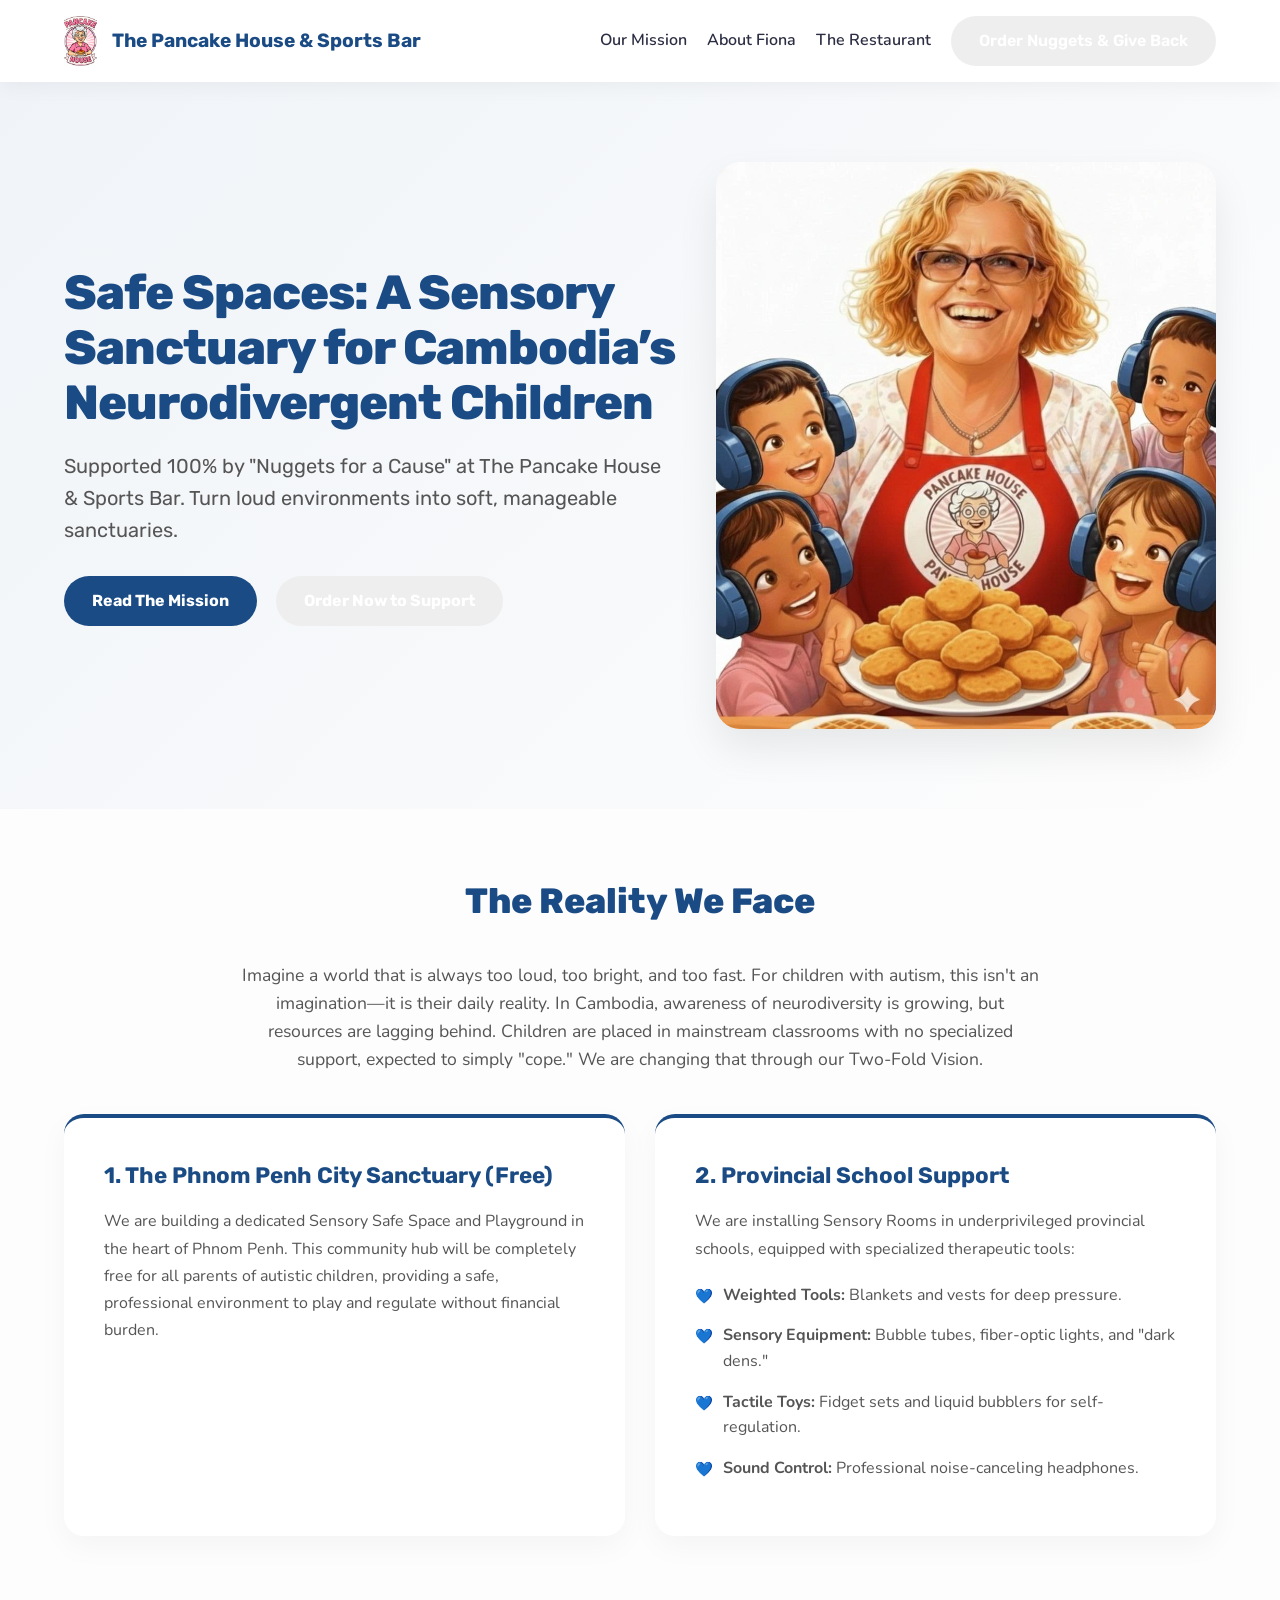
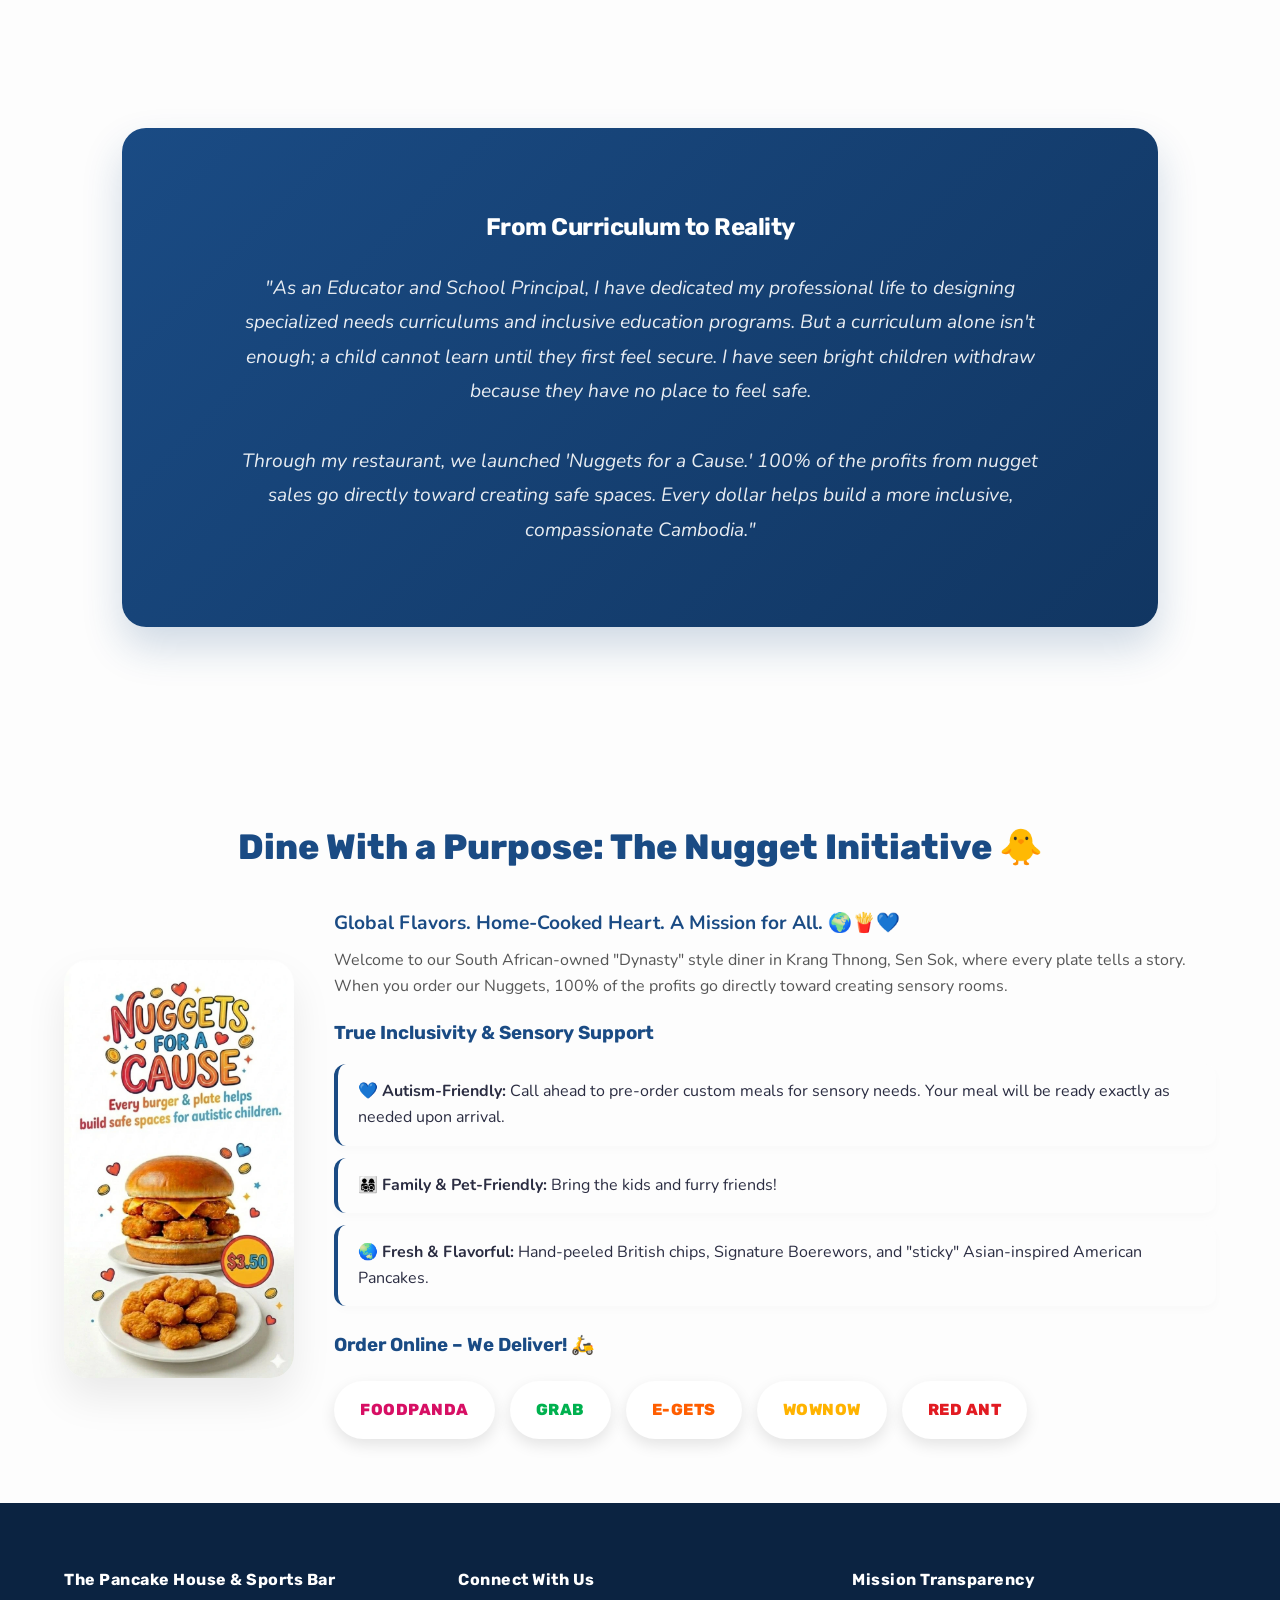
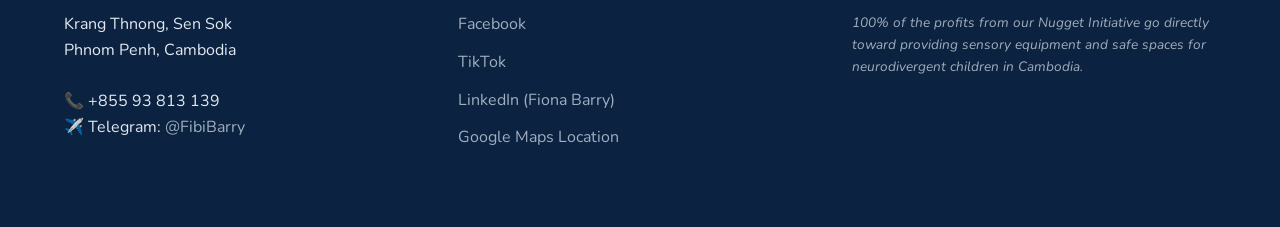
==== commit cdc6f8e5: "update_style_1" ====
--- a/index.html
+++ b/index.html
@@ -4,10 +4,417 @@
     <meta charset="UTF-8">
     <meta name="viewport" content="width=device-width, initial-scale=1.0">
     <meta name="description" content="Support autistic children in Cambodia through 'Nuggets for a Cause' by Fiona Barry at The Pancake House & Sports Bar in Sen Sok.">
+    
+    <meta property="og:title" content="Sensory Sanctuaries | Nuggets for a Cause by Fiona Barry">
+    <meta property="og:description" content="Support autistic children in Cambodia through Nuggets for a Cause at The Pancake House & Sports Bar in Sen Sok.">
+    <meta property="og:image" content="https://digitalgrowthkh.github.io/nuggets_for_a_cause/images/fiona-barry-autism-sensory-rooms-fundraiser-cambodia.webp">
+    <meta property="og:url" content="https://digitalgrowthkh.github.io/nuggets_for_a_cause/">
+    <meta name="twitter:card" content="summary_large_image">
+
     <link rel="icon" type="image/webp" href="images/pancake-house-sports-bar-logo-sen-sok.webp">
     <link rel="apple-touch-icon" href="images/pancake-house-sports-bar-logo-sen-sok.webp">
+    
     <title>Sensory Sanctuaries | Nuggets for a Cause by Fiona Barry</title>
-    <style>:root{--primary-blue:#0056b3;--light-blue:#e6f0ff;--accent-red:#d9381e;--text-dark:#333333;--text-light:#ffffff;--bg-light:#fafafa}*{margin:0;padding:0;box-sizing:border-box;font-family:'Segoe UI',Roboto,Helvetica,Arial,sans-serif}body{color:var(--text-dark);background-color:var(--bg-light);line-height:1.6}nav{background-color:var(--text-light);box-shadow:0 2px 10px rgba(0,0,0,.1);position:sticky;top:0;z-index:1000;display:flex;justify-content:space-between;align-items:center;padding:1rem 5%}.logo-container{display:flex;align-items:center;gap:15px;font-weight:700;font-size:1.2rem;color:var(--primary-blue)}.nav-logo{height:50px;width:auto}.menu-toggle{display:none}.nav-links{display:flex;align-items:center}.nav-links a{text-decoration:none;color:var(--text-dark);margin-left:20px;font-weight:500;transition:color .3s ease}.nav-links a:hover{color:var(--primary-blue)}.cta-btn{background-color:var(--accent-red);color:var(--text-light)!important;padding:10px 20px;border-radius:5px;font-weight:700}.hero{display:flex;align-items:center;justify-content:space-between;padding:4rem 5%;background-color:var(--light-blue);gap:40px}.hero-content{flex:1}.hero h1{font-size:2.8rem;color:var(--primary-blue);margin-bottom:15px;line-height:1.2}.hero h2{font-size:1.4rem;font-weight:400;margin-bottom:30px}.hero-img{flex:1;max-width:500px;border-radius:15px;box-shadow:0 10px 20px rgba(0,0,0,.15)}section{padding:4rem 5%}h2.section-title{text-align:center;font-size:2.2rem;color:var(--primary-blue);margin-bottom:2rem}.mission-grid{display:grid;grid-template-columns:1fr 1fr;gap:30px}.card{background:var(--text-light);padding:30px;border-radius:10px;box-shadow:0 4px 6px rgba(0,0,0,.05);border-top:4px solid var(--primary-blue)}.card h3{color:var(--accent-red);margin-bottom:15px}.about-section{background-color:var(--primary-blue);color:var(--text-light);text-align:center;border-radius:15px;margin:0 5%;padding:3rem}.about-section h2{color:var(--text-light);margin-bottom:1rem}.restaurant-content{display:flex;gap:40px;align-items:center}.menu-highlights,.inclusivity{margin-top:20px}.nugget-promo-img{max-width:400px;border-radius:10px;box-shadow:0 5px 15px rgba(0,0,0,.1)}.delivery-grid{display:flex;flex-wrap:wrap;gap:15px;margin-top:20px}.btn{display:inline-block;text-decoration:none;padding:10px 20px;border-radius:5px;font-weight:700;text-align:center;background-color:#eee;color:#333;transition:.2s ease}.btn:hover{background-color:#ddd}footer{background-color:#222;color:#ddd;padding:3rem 5%;display:grid;grid-template-columns:repeat(auto-fit,minmax(250px,1fr));gap:30px}footer h4{color:#fff;margin-bottom:15px}footer a{color:#aaa;text-decoration:none;display:block;margin-bottom:8px}footer a:hover{color:#fff}@media (max-width:768px){.hero,.restaurant-content{flex-direction:column;gap:20px}.mission-grid,footer{grid-template-columns:1fr;gap:20px}.hero-img,.nugget-promo-img{max-width:100%;height:auto}.hero,section{padding-top:2rem;padding-bottom:2rem}.hero h1{font-size:2rem}h2.section-title{font-size:1.75rem}.delivery-grid .btn{width:100%}.menu-toggle{display:block;font-size:1.8rem;cursor:pointer;color:var(--primary-blue)}.nav-links{position:absolute;top:100%;left:0;width:100%;background-color:var(--text-light);flex-direction:column;padding:20px 0;box-shadow:0 5px 10px rgba(0,0,0,.1);display:none}.nav-links.active{display:flex}.nav-links a{margin:15px 0;margin-left:0}.logo-container{justify-content:center}}@media (max-width:480px){.hero,.restaurant-content{flex-direction:column;gap:20px}.mission-grid,footer{grid-template-columns:1fr;gap:20px}.hero-img,.nugget-promo-img{max-width:100%;height:auto}.hero,section{padding-top:2rem;padding-bottom:2rem}.hero h1{font-size:2rem}h2.section-title{font-size:1.75rem}.delivery-grid .btn{width:100%}}html{scrollbar-width:auto;scrollbar-color:var(--primary-blue) var(--bg-light)}::-webkit-scrollbar{width:12px}::-webkit-scrollbar-track{background:var(--bg-light)}::-webkit-scrollbar-thumb{background-color:var(--primary-blue);border-radius:10px}::-webkit-scrollbar-thumb:hover{background-color:var(--accent-red)}</style>
+
+    <link rel="preconnect" href="https://fonts.googleapis.com">
+    <link rel="preconnect" href="https://fonts.gstatic.com" crossorigin>
+    <link href="https://fonts.googleapis.com/css2?family=Nunito:ital,wght@0,400;0,600;0,700;1,400&family=Rubik:wght@400;500;700;800&display=swap" rel="stylesheet">
+
+    <script type="application/ld+json">
+    {
+      "@context": "https://schema.org",
+      "@graph": [
+        {
+          "@type": "Restaurant",
+          "@id": "https://digitalgrowthkh.github.io/nuggets_for_a_cause/#restaurant",
+          "name": "The Pancake House & Sports Bar",
+          "address": {
+            "@type": "PostalAddress",
+            "streetAddress": "Krang Thnong",
+            "addressLocality": "Sen Sok",
+            "addressRegion": "Phnom Penh",
+            "addressCountry": "Cambodia"
+          },
+          "telephone": "+855 93 813 139",
+          "servesCuisine": ["South African", "British", "American"],
+          "priceRange": "$",
+          "sameAs": [
+            "https://www.facebook.com/profile.php?id=61581174165652",
+            "https://www.tiktok.com/@pancakehousesensok"
+          ]
+        },
+        {
+          "@type": "Person",
+          "@id": "https://digitalgrowthkh.github.io/nuggets_for_a_cause/#fionabarry",
+          "name": "Fiona Barry",
+          "jobTitle": "Educator, School Principal, and Restaurant Owner",
+          "sameAs": "https://www.linkedin.com/in/fiona-barry-489177284/",
+          "founder": {"@id": "https://digitalgrowthkh.github.io/nuggets_for_a_cause/#restaurant"}
+        },
+        {
+          "@type": "NGO",
+          "@id": "https://digitalgrowthkh.github.io/nuggets_for_a_cause/#ngo",
+          "name": "Nuggets for a Cause / Sensory Sanctuaries",
+          "description": "A charitable initiative funding sensory rooms and safe spaces for autistic and neurodivergent children in Cambodia.",
+          "founder": {"@id": "https://digitalgrowthkh.github.io/nuggets_for_a_cause/#fionabarry"},
+          "location": {"@id": "https://digitalgrowthkh.github.io/nuggets_for_a_cause/#restaurant"}
+        }
+      ]
+    }
+    </script>
+
+    <style>
+        /* Modern Premium Palette */
+        :root {
+            --primary-blue: #1A4B84;
+            --light-blue: #F0F4F8;
+            --accent-red: #E63946;
+            --text-dark: #2B2D42;
+            --text-light: #FFFFFF;
+            --bg-light: #FDFDFD;
+        }
+
+        * { margin: 0; padding: 0; box-sizing: border-box; }
+
+        body {
+            font-family: 'Nunito', sans-serif;
+            color: var(--text-dark);
+            background-color: var(--bg-light);
+            line-height: 1.6;
+            overflow-x: hidden;
+        }
+
+        h1, h2, h3, h4, .btn, .logo-container, .cta-btn {
+            font-family: 'Rubik', sans-serif;
+        }
+
+        /* Navigation */
+        nav {
+            background-color: var(--text-light);
+            box-shadow: 0 4px 20px rgba(0, 0, 0, 0.05);
+            position: sticky;
+            top: 0;
+            z-index: 1000;
+            display: flex;
+            justify-content: space-between;
+            align-items: center;
+            padding: 1rem 5%;
+        }
+
+        .logo-container {
+            display: flex;
+            align-items: center;
+            gap: 15px;
+            font-weight: 700;
+            font-size: 1.2rem;
+            color: var(--primary-blue);
+        }
+
+        .nav-logo { height: 50px; width: auto; }
+
+        .nav-links { display: flex; align-items: center; }
+
+        .nav-links a {
+            text-decoration: none;
+            color: var(--text-dark);
+            margin-left: 20px;
+            font-weight: 600;
+            transition: color 0.3s ease;
+        }
+
+        .nav-links a:hover { color: var(--primary-blue); }
+
+        .cta-btn {
+            background-color: var(--accent-red);
+            color: var(--text-light) !important;
+            padding: 10px 24px;
+            border-radius: 50px;
+            font-weight: 700;
+            transition: all 0.3s ease;
+        }
+
+        .cta-btn:hover {
+            transform: translateY(-2px);
+            box-shadow: 0 4px 12px rgba(230, 57, 70, 0.3);
+        }
+
+        .menu-toggle { display: none; }
+
+        /* Hero Section */
+        .hero {
+            display: flex;
+            align-items: center;
+            justify-content: space-between;
+            padding: 5rem 5%;
+            background: linear-gradient(135deg, var(--light-blue) 0%, var(--bg-light) 100%);
+            gap: 40px;
+        }
+
+        .hero-content { flex: 1; }
+
+        .hero h1 {
+            font-size: 3rem;
+            font-weight: 800;
+            letter-spacing: -1px;
+            color: var(--primary-blue);
+            margin-bottom: 20px;
+            line-height: 1.15;
+        }
+
+        .hero h2 {
+            font-size: 1.25rem;
+            font-weight: 400;
+            color: #555;
+            margin-bottom: 30px;
+        }
+
+        .hero-img {
+            flex: 1;
+            max-width: 500px;
+            border-radius: 24px;
+            box-shadow: 0 20px 40px rgba(0, 0, 0, 0.08);
+        }
+
+        .btn {
+            display: inline-block;
+            text-decoration: none;
+            padding: 12px 28px;
+            border-radius: 50px;
+            font-weight: 700;
+            text-align: center;
+            background-color: #eee;
+            color: #333;
+            transition: all 0.3s ease;
+        }
+
+        .btn:hover {
+            background-color: #ddd;
+            transform: translateY(-2px);
+            box-shadow: 0 4px 12px rgba(0, 0, 0, 0.1);
+        }
+
+        /* Mission Section */
+        section { padding: 4rem 5%; }
+
+        h2.section-title {
+            text-align: center;
+            font-size: 2.2rem;
+            font-weight: 800;
+            color: var(--primary-blue);
+            margin-bottom: 2rem;
+        }
+
+        .mission-grid {
+            display: grid;
+            grid-template-columns: 1fr 1fr;
+            gap: 30px;
+        }
+
+        .card {
+            background: var(--text-light);
+            padding: 40px;
+            border-radius: 20px;
+            box-shadow: 0 10px 30px rgba(0,0,0,0.04);
+            border-top: 4px solid var(--primary-blue);
+            transition: all 0.3s ease;
+        }
+
+        .card:hover {
+            transform: translateY(-5px);
+            box-shadow: 0 20px 40px rgba(0,0,0,0.08);
+        }
+
+        .card h3 {
+            color: var(--primary-blue);
+            margin-bottom: 15px;
+            font-size: 1.4rem;
+        }
+
+        .card p {
+            color: #555;
+            line-height: 1.7;
+        }
+
+        .card ul {
+            list-style: none;
+            padding-left: 0;
+            margin-top: 20px;
+        }
+
+        .card li {
+            position: relative;
+            padding-left: 28px;
+            margin-bottom: 15px;
+            color: #555;
+            line-height: 1.6;
+        }
+
+        .card li::before {
+            content: '💙';
+            position: absolute;
+            left: 0;
+            top: 2px;
+            font-size: 0.9rem;
+        }
+
+        /* About Section */
+        .about-section {
+            background: linear-gradient(135deg, var(--primary-blue) 0%, #113662 100%);
+            color: var(--text-light);
+            text-align: center;
+            border-radius: 24px;
+            margin: 4rem 5%;
+            padding: 5rem 10%;
+            box-shadow: 0 20px 40px rgba(26, 75, 132, 0.2);
+        }
+
+        .about-section h2 {
+            font-weight: 700;
+            letter-spacing: -0.5px;
+            margin-bottom: 1.5rem;
+            color: var(--text-light);
+        }
+
+        .about-section p {
+            font-size: 1.2rem;
+            line-height: 1.8;
+            font-style: italic;
+            color: rgba(255, 255, 255, 0.9);
+            max-width: 800px;
+            margin: 0 auto;
+        }
+
+        /* Restaurant Section */
+        .restaurant-content {
+            display: flex;
+            gap: 40px;
+            align-items: center;
+        }
+
+        .nugget-promo-img {
+            max-width: 400px;
+            border-radius: 24px;
+            box-shadow: 0 20px 40px rgba(0, 0, 0, 0.08);
+            transition: transform 0.4s ease;
+            width: 100%;
+        }
+
+        .nugget-promo-img:hover {
+            transform: translateY(-5px) scale(1.02);
+        }
+
+        .inclusivity { margin-top: 20px; }
+        
+        .inclusivity ul {
+            list-style: none;
+            padding-left: 0;
+        }
+
+        .inclusivity li {
+            background: var(--bg-light);
+            padding: 15px 20px;
+            margin-bottom: 12px;
+            border-radius: 12px;
+            box-shadow: 0 4px 10px rgba(0,0,0,0.02);
+            border-left: 4px solid var(--primary-blue);
+        }
+
+        .delivery-grid {
+            display: flex;
+            flex-wrap: wrap;
+            gap: 15px;
+            margin-top: 20px;
+        }
+
+        .delivery-grid .btn {
+            border-radius: 50px;
+            padding: 14px 24px;
+            font-weight: 800;
+            text-transform: uppercase;
+            letter-spacing: 0.5px;
+            box-shadow: 0 6px 15px rgba(0, 0, 0, 0.1);
+            border: 2px solid transparent;
+            background-color: #fff;
+        }
+
+        .delivery-grid .btn:hover {
+            transform: translateY(-4px) scale(1.03);
+            box-shadow: 0 10px 25px rgba(0, 0, 0, 0.15);
+        }
+
+        /* Footer */
+        footer {
+            background-color: #0B2341;
+            color: #E2E8F0;
+            padding: 4rem 5%;
+            display: grid;
+            grid-template-columns: repeat(auto-fit, minmax(250px, 1fr));
+            gap: 30px;
+        }
+
+        footer h4 {
+            color: var(--text-light);
+            letter-spacing: 0.5px;
+            margin-bottom: 20px;
+            font-family: 'Rubik', sans-serif;
+        }
+
+        footer a {
+            color: #A0AEC0;
+            text-decoration: none;
+            display: inline-block;
+            margin-bottom: 12px;
+            transition: all 0.3s ease;
+        }
+
+        footer a:hover {
+            color: var(--text-light);
+            transform: translateX(5px);
+        }
+
+        .transparency-text {
+            font-size: 0.85rem;
+            opacity: 0.7;
+            line-height: 1.6;
+            font-style: italic;
+        }
+
+        /* Mobile Responsive */
+        @media (max-width: 768px) {
+            .hero, .restaurant-content { flex-direction: column; gap: 30px; }
+            .mission-grid { grid-template-columns: 1fr; }
+            .hero-img, .nugget-promo-img { max-width: 100%; height: auto; }
+            .hero, section { padding-top: 3rem; padding-bottom: 3rem; }
+            .hero h1 { font-size: 2.2rem; }
+            h2.section-title { font-size: 1.8rem; }
+            .about-section { margin: 2rem 5%; padding: 3rem 20px; }
+            .delivery-grid .btn { width: 100%; }
+            .menu-toggle { display: block; font-size: 1.8rem; cursor: pointer; color: var(--primary-blue); }
+            
+            .nav-links {
+                position: absolute;
+                top: 100%;
+                left: 0;
+                width: 100%;
+                background-color: var(--text-light);
+                flex-direction: column;
+                padding: 20px 0;
+                box-shadow: 0 5px 10px rgba(0,0,0,0.1);
+                display: none;
+            }
+            .nav-links.active { display: flex; }
+            .nav-links a { margin: 15px 0; }
+            .logo-container { justify-content: center; }
+        }
+
+        /* Custom Scrollbar */
+        html { scrollbar-width: auto; scrollbar-color: var(--primary-blue) var(--bg-light); }
+        ::-webkit-scrollbar { width: 12px; }
+        ::-webkit-scrollbar-track { background: var(--bg-light); }
+        ::-webkit-scrollbar-thumb { background-color: var(--primary-blue); border-radius: 10px; }
+        ::-webkit-scrollbar-thumb:hover { background-color: var(--accent-red); }
+    </style>
+
     <script async src="https://www.googletagmanager.com/gtag/js?id=G-XXXXXXXXXX"></script>
     <script>window.dataLayer=window.dataLayer||[];function gtag(){dataLayer.push(arguments)}gtag('js',new Date());gtag('config','G-XXXXXXXXXX');</script>
 </head>
@@ -23,7 +430,7 @@
             <a href="#mission">Our Mission</a>
             <a href="#about">About Fiona</a>
             <a href="#restaurant">The Restaurant</a>
-            <a href="#restaurant" class="cta-btn">Order Nuggets & Give Back</a>
+            <a href="#restaurant" class="btn cta-btn">Order Nuggets & Give Back</a>
         </div>
     </nav>
 
@@ -39,19 +446,19 @@
 
     <section id="mission">
         <h2 class="section-title">The Reality We Face</h2>
-        <p style="text-align: center; max-width: 800px; margin: 0 auto 40px;">
+        <p style="text-align: center; max-width: 800px; margin: 0 auto 40px; color: #555; font-size: 1.1rem;">
             Imagine a world that is always too loud, too bright, and too fast. For children with autism, this isn't an imagination—it is their daily reality. In Cambodia, awareness of neurodiversity is growing, but resources are lagging behind. Children are placed in mainstream classrooms with no specialized support, expected to simply "cope." We are changing that through our Two-Fold Vision.
         </p>
         
         <div class="mission-grid">
             <div class="card">
-                <h3>1. The Phnom Penh City Sanctuary (Completely Free)</h3>
+                <h3>1. The Phnom Penh City Sanctuary (Free)</h3>
                 <p>We are building a dedicated Sensory Safe Space and Playground in the heart of Phnom Penh. This community hub will be completely free for all parents of autistic children, providing a safe, professional environment to play and regulate without financial burden.</p>
             </div>
             <div class="card">
                 <h3>2. Provincial School Support</h3>
                 <p>We are installing Sensory Rooms in underprivileged provincial schools, equipped with specialized therapeutic tools:</p>
-                <ul style="margin-top: 10px; margin-left: 20px;">
+                <ul>
                     <li><strong>Weighted Tools:</strong> Blankets and vests for deep pressure.</li>
                     <li><strong>Sensory Equipment:</strong> Bubble tubes, fiber-optic lights, and "dark dens."</li>
                     <li><strong>Tactile Toys:</strong> Fidget sets and liquid bubblers for self-regulation.</li>
@@ -64,9 +471,9 @@
     <section id="about">
         <div class="about-section">
             <h2>From Curriculum to Reality</h2>
-            <p style="max-width: 700px; margin: 0 auto; font-size: 1.1rem;">
-                As an Educator and School Principal, I have dedicated my professional life to designing specialized needs curriculums and inclusive education programs. But a curriculum alone isn't enough; a child cannot learn until they first feel secure. I have seen bright children withdraw because they have no place to feel safe. <br><br>
-                Through my restaurant, we launched "Nuggets for a Cause." 100% of the profits from nugget sales go directly toward creating safe spaces. Every dollar helps build a more inclusive, compassionate Cambodia.
+            <p>
+                "As an Educator and School Principal, I have dedicated my professional life to designing specialized needs curriculums and inclusive education programs. But a curriculum alone isn't enough; a child cannot learn until they first feel secure. I have seen bright children withdraw because they have no place to feel safe. <br><br>
+                Through my restaurant, we launched 'Nuggets for a Cause.' 100% of the profits from nugget sales go directly toward creating safe spaces. Every dollar helps build a more inclusive, compassionate Cambodia."
             </p>
         </div>
     </section>
@@ -78,25 +485,25 @@
                 <img src="images/nuggets-for-a-cause-charity-meal-deal-phnom-penh.webp" alt="Nuggets for a Cause charity promotion showing a chicken nugget burger and a plate of nuggets for $3.50 to build safe spaces for autistic children." class="nugget-promo-img">
             </div>
             <div>
-                <p><strong>Global Flavors. Home-Cooked Heart. A Mission for All. 🌍🍟💙</strong></p>
-                <p>Welcome to our South African-owned "Dynasty" style diner in Krang Thnong, Sen Sok, where every plate tells a story. When you order our Nuggets, a portion of the funds goes directly toward creating sensory rooms.</p>
+                <p style="font-size: 1.2rem; color: var(--primary-blue);"><strong>Global Flavors. Home-Cooked Heart. A Mission for All. 🌍🍟💙</strong></p>
+                <p style="margin-top: 10px; color: #555;">Welcome to our South African-owned "Dynasty" style diner in Krang Thnong, Sen Sok, where every plate tells a story. When you order our Nuggets, 100% of the profits go directly toward creating sensory rooms.</p>
                 
                 <div class="inclusivity">
-                    <h3 style="color: var(--primary-blue); margin-bottom: 10px;">True Inclusivity & Sensory Support</h3>
-                    <ul style="margin-left: 20px; margin-bottom: 20px;">
+                    <h3 style="color: var(--primary-blue); margin-bottom: 15px;">True Inclusivity & Sensory Support</h3>
+                    <ul>
                         <li><strong>💙 Autism-Friendly:</strong> Call ahead to pre-order custom meals for sensory needs. Your meal will be ready exactly as needed upon arrival.</li>
                         <li><strong>👨‍👩‍👧‍👦 Family & Pet-Friendly:</strong> Bring the kids and furry friends!</li>
                         <li><strong>🌏 Fresh & Flavorful:</strong> Hand-peeled British chips, Signature Boerewors, and "sticky" Asian-inspired American Pancakes.</li>
                     </ul>
                 </div>
 
-                <h3>Order Online – We Deliver! 🛵</h3>
+                <h3 style="margin-top: 25px; margin-bottom: 15px; color: var(--primary-blue);">Order Online – We Deliver! 🛵</h3>
                 <div class="delivery-grid">
-                    <a href="https://foodpanda.go.link/eZfzK" target="_blank" class="btn" style="background-color: #D70F64; color: white;">Foodpanda</a>
-                    <a href="https://r.grab.com/g/6-20251110_194724_9ffef3a442d443d8acd278b6b76e41b5_MEXMPS-10-C7NZGVEVRUTVUA" target="_blank" class="btn" style="background-color: #00B14F; color: white;">Grab</a>
-                    <a href="https://takeaway.e-gets.com/shop?shop_id=58204&region_code=16843008&s_id=5&type=1&share=1&lang=en_us" target="_blank" class="btn" style="background-color: #FF5E00; color: white;">E-GetS</a>
-                    <a href="https://fd.wownow.net/app/store?storeNo=MS1976219636473802752" target="_blank" class="btn" style="background-color: #FFB300; color: black;">WowNow</a>
-                    <a href="https://red-ant-express.com.kh/share?shop=988&lang=en" target="_blank" class="btn" style="background-color: #E21B22; color: white;">Red Ant</a>
+                    <a href="https://foodpanda.go.link/eZfzK" target="_blank" class="btn" style="color: #D70F64;">Foodpanda</a>
+                    <a href="https://r.grab.com/g/6-20251110_194724_9ffef3a442d443d8acd278b6b76e41b5_MEXMPS-10-C7NZGVEVRUTVUA" target="_blank" class="btn" style="color: #00B14F;">Grab</a>
+                    <a href="https://takeaway.e-gets.com/shop?shop_id=58204&region_code=16843008&s_id=5&type=1&share=1&lang=en_us" target="_blank" class="btn" style="color: #FF5E00;">E-GetS</a>
+                    <a href="https://fd.wownow.net/app/store?storeNo=MS1976219636473802752" target="_blank" class="btn" style="color: #FFB300;">WowNow</a>
+                    <a href="https://red-ant-express.com.kh/share?shop=988&lang=en" target="_blank" class="btn" style="color: #E21B22;">Red Ant</a>
                 </div>
             </div>
         </div>
@@ -113,17 +520,29 @@
         </div>
         <div>
             <h4>Connect With Us</h4>
-            <a href="https://www.facebook.com/profile.php?id=61581174165652&rdid=eMfSauv8UfMBGz13&share_url=https%3A%2F%2Fwww.facebook.com%2Fshare%2F1CHYvyihbE%2F#" target="_blank">Facebook</a>
-            <a href="https://www.tiktok.com/@pancakehousesensok?_r=1&_t=ZS-94NbEbxCVmr" target="_blank">TikTok</a>
-            <a href="https://www.linkedin.com/in/fiona-barry-489177284/" target="_blank">LinkedIn (Fiona Barry)</a>
+            <a href="https://www.facebook.com/profile.php?id=61581174165652&rdid=eMfSauv8UfMBGz13&share_url=https%3A%2F%2Fwww.facebook.com%2Fshare%2F1CHYvyihbE%2F#" target="_blank">Facebook</a><br>
+            <a href="https://www.tiktok.com/@pancakehousesensok?_r=1&_t=ZS-94NbEbxCVmr" target="_blank">TikTok</a><br>
+            <a href="https://www.linkedin.com/in/fiona-barry-489177284/" target="_blank">LinkedIn (Fiona Barry)</a><br>
             <a href="https://www.google.com/search?kgmid=/g/11x__zc5r2&hl=en-KH&q=Pancake+House+and+Sports+Bar+(Sen+Sok)&shem=epsd1,shrtsdl&shndl=30&source=sh/x/loc/osrp/m1/4&kgs=5931aa2c4b1bf178&utm_source=epsd1,shrtsdl,sh/x/loc/osrp/m1/4" target="_blank">Google Maps Location</a>
         </div>
         <div>
             <h4>Mission Transparency</h4>
-            <p style="font-size: 0.9rem; color: #aaa;">100% of the profits from our Nugget Initiative go directly toward providing sensory equipment and safe spaces for neurodivergent children in Cambodia.</p>
+            <p class="transparency-text">100% of the profits from our Nugget Initiative go directly toward providing sensory equipment and safe spaces for neurodivergent children in Cambodia.</p>
         </div>
     </footer>
 
-    <script>(()=>{const e=document.querySelector('.menu-toggle'),t=document.querySelector('.nav-links');e&&t&&(e.addEventListener('click',()=>t.classList.toggle('active')),t.querySelectorAll('a').forEach(e=>e.addEventListener('click',()=>t.classList.remove('active'))));document.querySelectorAll('.delivery-grid a').forEach(e=>{e.addEventListener('click',()=>{const t=e.textContent.trim();console.log('delivery_click captured:',t),typeof gtag==='function'&&gtag('event','delivery_click',{delivery_app:t})})})})();</script>
+    <script>
+        (()=>{
+            const e=document.querySelector('.menu-toggle'),t=document.querySelector('.nav-links');
+            e&&t&&(e.addEventListener('click',()=>t.classList.toggle('active')),t.querySelectorAll('a').forEach(e=>e.addEventListener('click',()=>t.classList.remove('active'))));
+            document.querySelectorAll('.delivery-grid a').forEach(e=>{
+                e.addEventListener('click',()=>{
+                    const t=e.textContent.trim();
+                    console.log('delivery_click captured:',t);
+                    typeof gtag==='function'&&gtag('event','delivery_click',{delivery_app:t})
+                })
+            })
+        })();
+    </script>
 </body>
-</html>
+</html>
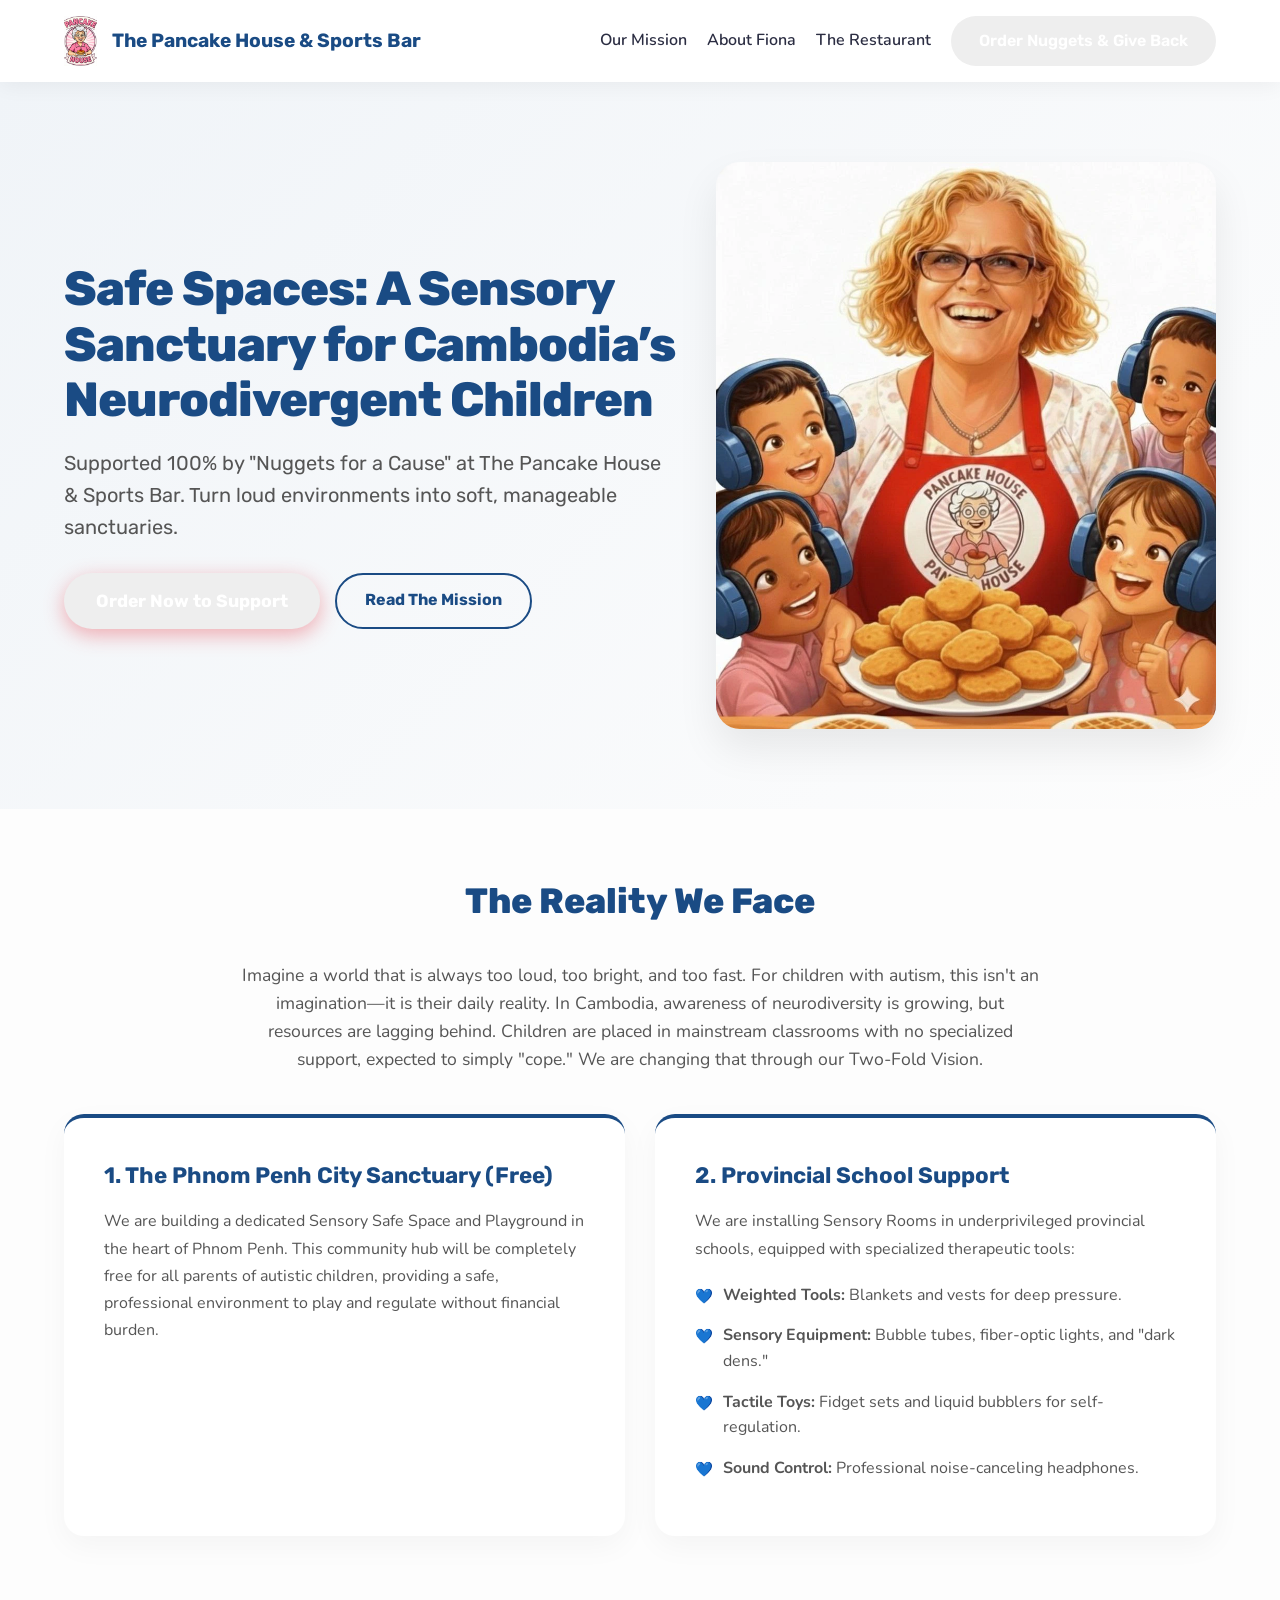
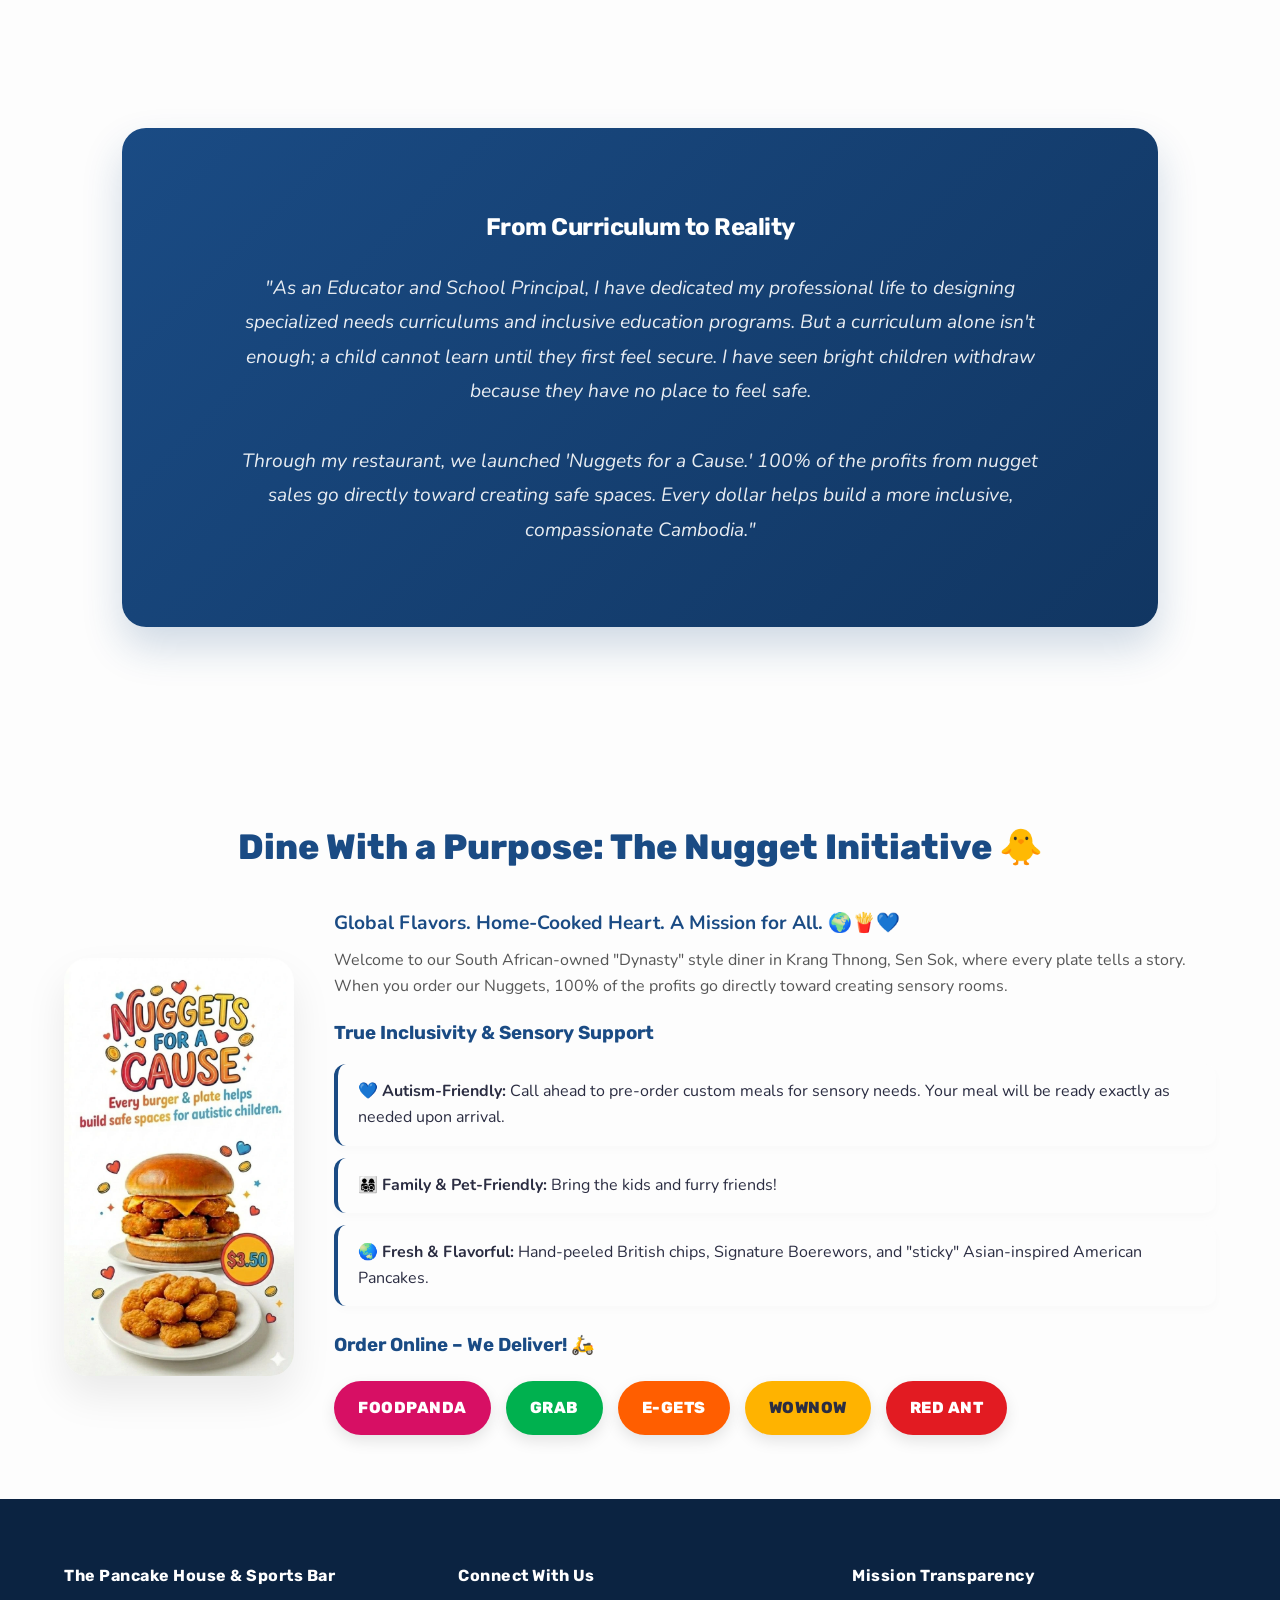
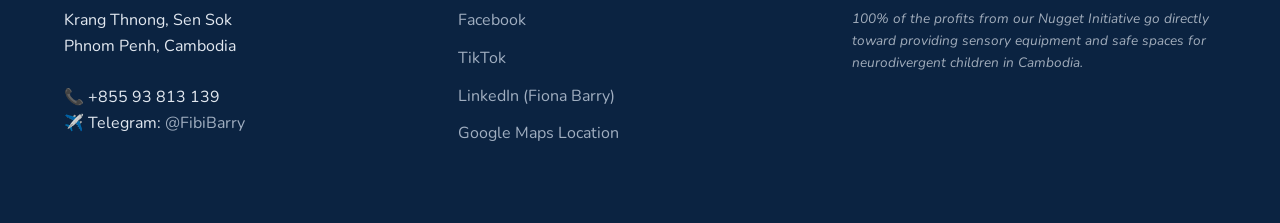
==== commit 8808c80d: "Acting_weird" ====
--- a/index.html
+++ b/index.html
@@ -438,8 +438,10 @@
         <div class="hero-content">
             <h1>Safe Spaces: A Sensory Sanctuary for Cambodia’s Neurodivergent Children</h1>
             <h2>Supported 100% by "Nuggets for a Cause" at The Pancake House & Sports Bar. Turn loud environments into soft, manageable sanctuaries.</h2>
-            <a href="#mission" class="btn" style="background-color: var(--primary-blue); color: white; margin-right: 15px;">Read The Mission</a>
-            <a href="#restaurant" class="btn cta-btn">Order Now to Support</a>
+            <div style="display: flex; gap: 15px; flex-wrap: wrap; margin-top: 20px;">
+                <a href="#restaurant" class="btn cta-btn" style="font-size: 1.1rem; padding: 14px 32px; box-shadow: 0 6px 20px rgba(230, 57, 70, 0.4);">Order Now to Support</a>
+                <a href="#mission" class="btn" style="background-color: transparent; color: var(--primary-blue); border: 2px solid var(--primary-blue); padding: 12px 28px;">Read The Mission</a>
+            </div>
         </div>
         <img src="images/fiona-barry-autism-sensory-rooms-fundraiser-cambodia.webp" alt="Fiona Barry, owner of The Pancake House, smiling with children wearing noise-canceling sensory headphones and holding a plate of chicken nuggets." class="hero-img">
     </header>
@@ -499,11 +501,11 @@
 
                 <h3 style="margin-top: 25px; margin-bottom: 15px; color: var(--primary-blue);">Order Online – We Deliver! 🛵</h3>
                 <div class="delivery-grid">
-                    <a href="https://foodpanda.go.link/eZfzK" target="_blank" class="btn" style="color: #D70F64;">Foodpanda</a>
-                    <a href="https://r.grab.com/g/6-20251110_194724_9ffef3a442d443d8acd278b6b76e41b5_MEXMPS-10-C7NZGVEVRUTVUA" target="_blank" class="btn" style="color: #00B14F;">Grab</a>
-                    <a href="https://takeaway.e-gets.com/shop?shop_id=58204&region_code=16843008&s_id=5&type=1&share=1&lang=en_us" target="_blank" class="btn" style="color: #FF5E00;">E-GetS</a>
-                    <a href="https://fd.wownow.net/app/store?storeNo=MS1976219636473802752" target="_blank" class="btn" style="color: #FFB300;">WowNow</a>
-                    <a href="https://red-ant-express.com.kh/share?shop=988&lang=en" target="_blank" class="btn" style="color: #E21B22;">Red Ant</a>
+                    <a href="https://foodpanda.go.link/eZfzK" target="_blank" class="btn" style="background-color: #D70F64; color: white; border: none;">Foodpanda</a>
+                    <a href="https://r.grab.com/g/6-20251110_194724_9ffef3a442d443d8acd278b6b76e41b5_MEXMPS-10-C7NZGVEVRUTVUA" target="_blank" class="btn" style="background-color: #00B14F; color: white; border: none;">Grab</a>
+                    <a href="https://takeaway.e-gets.com/shop?shop_id=58204&region_code=16843008&s_id=5&type=1&share=1&lang=en_us" target="_blank" class="btn" style="background-color: #FF5E00; color: white; border: none;">E-GetS</a>
+                    <a href="https://fd.wownow.net/app/store?storeNo=MS1976219636473802752" target="_blank" class="btn" style="background-color: #FFB300; color: #2B2D42; border: none;">WowNow</a>
+                    <a href="https://red-ant-express.com.kh/share?shop=988&lang=en" target="_blank" class="btn" style="background-color: #E21B22; color: white; border: none;">Red Ant</a>
                 </div>
             </div>
         </div>
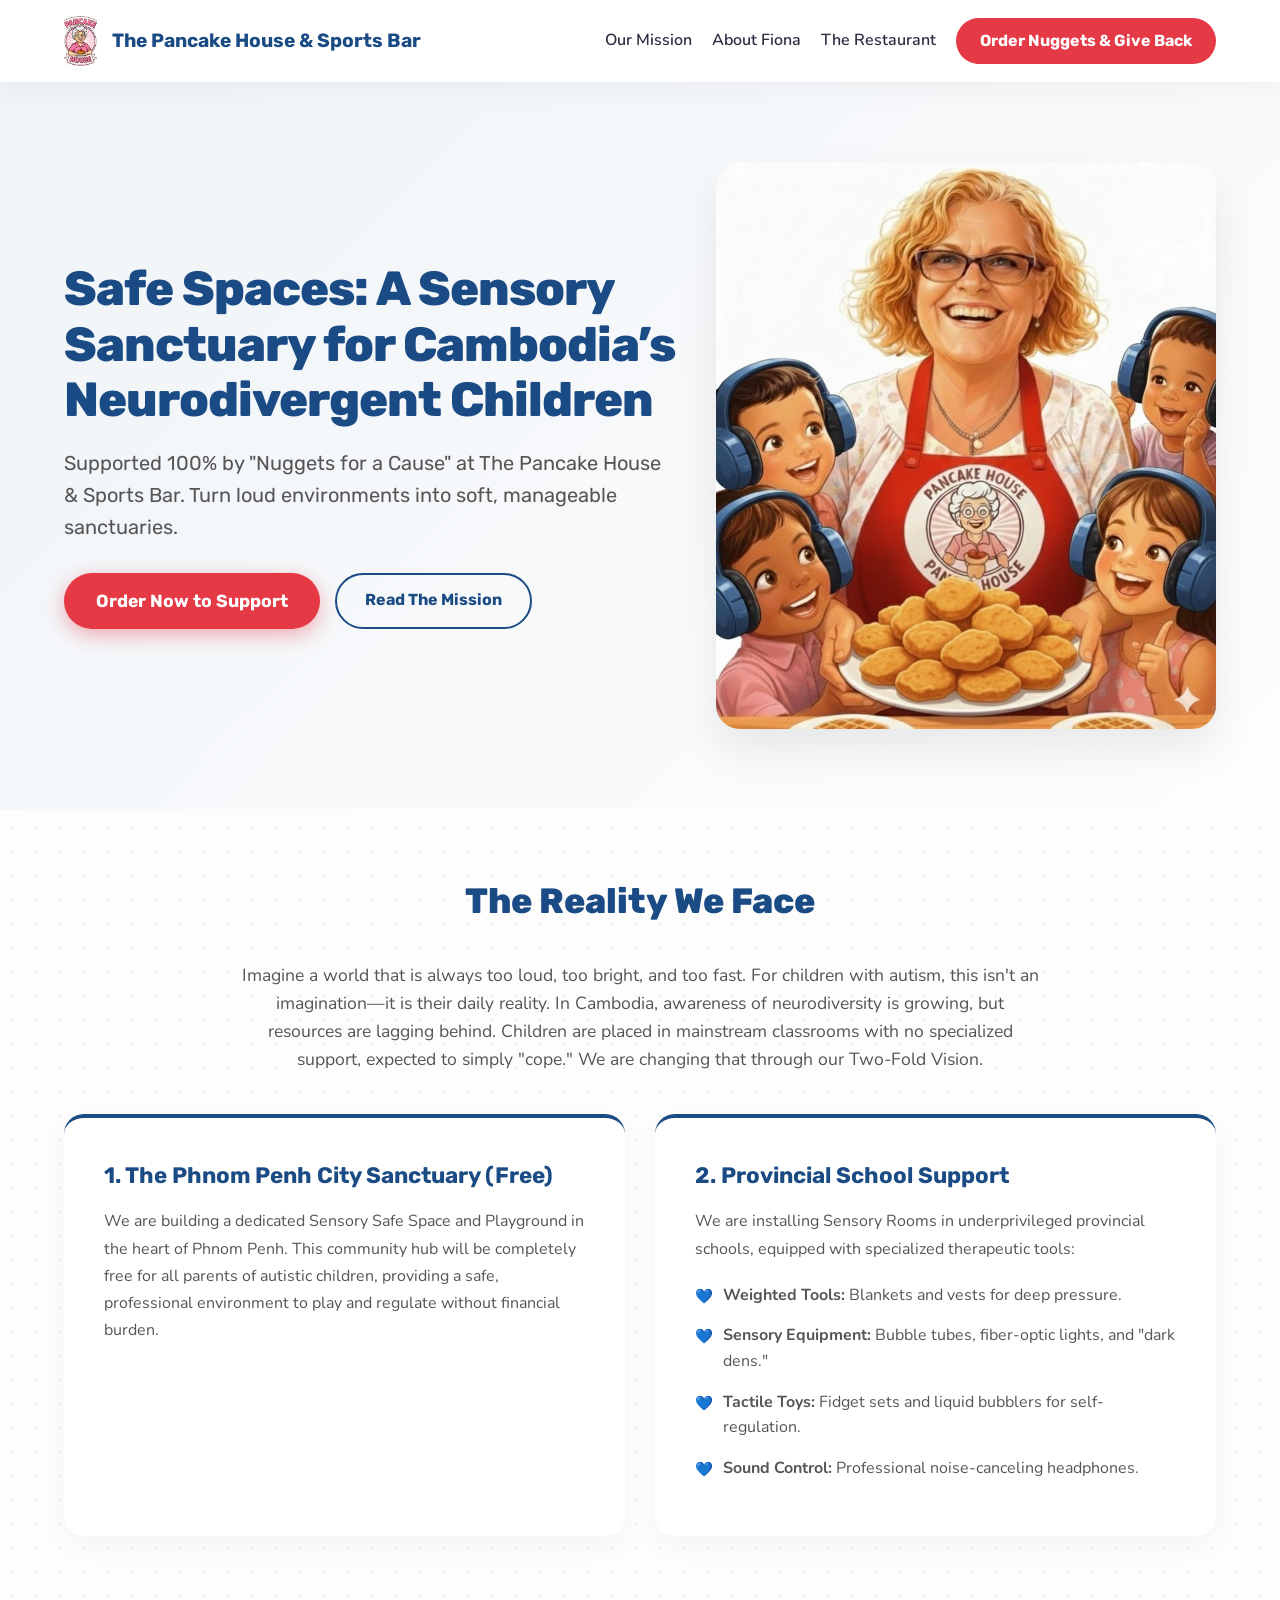
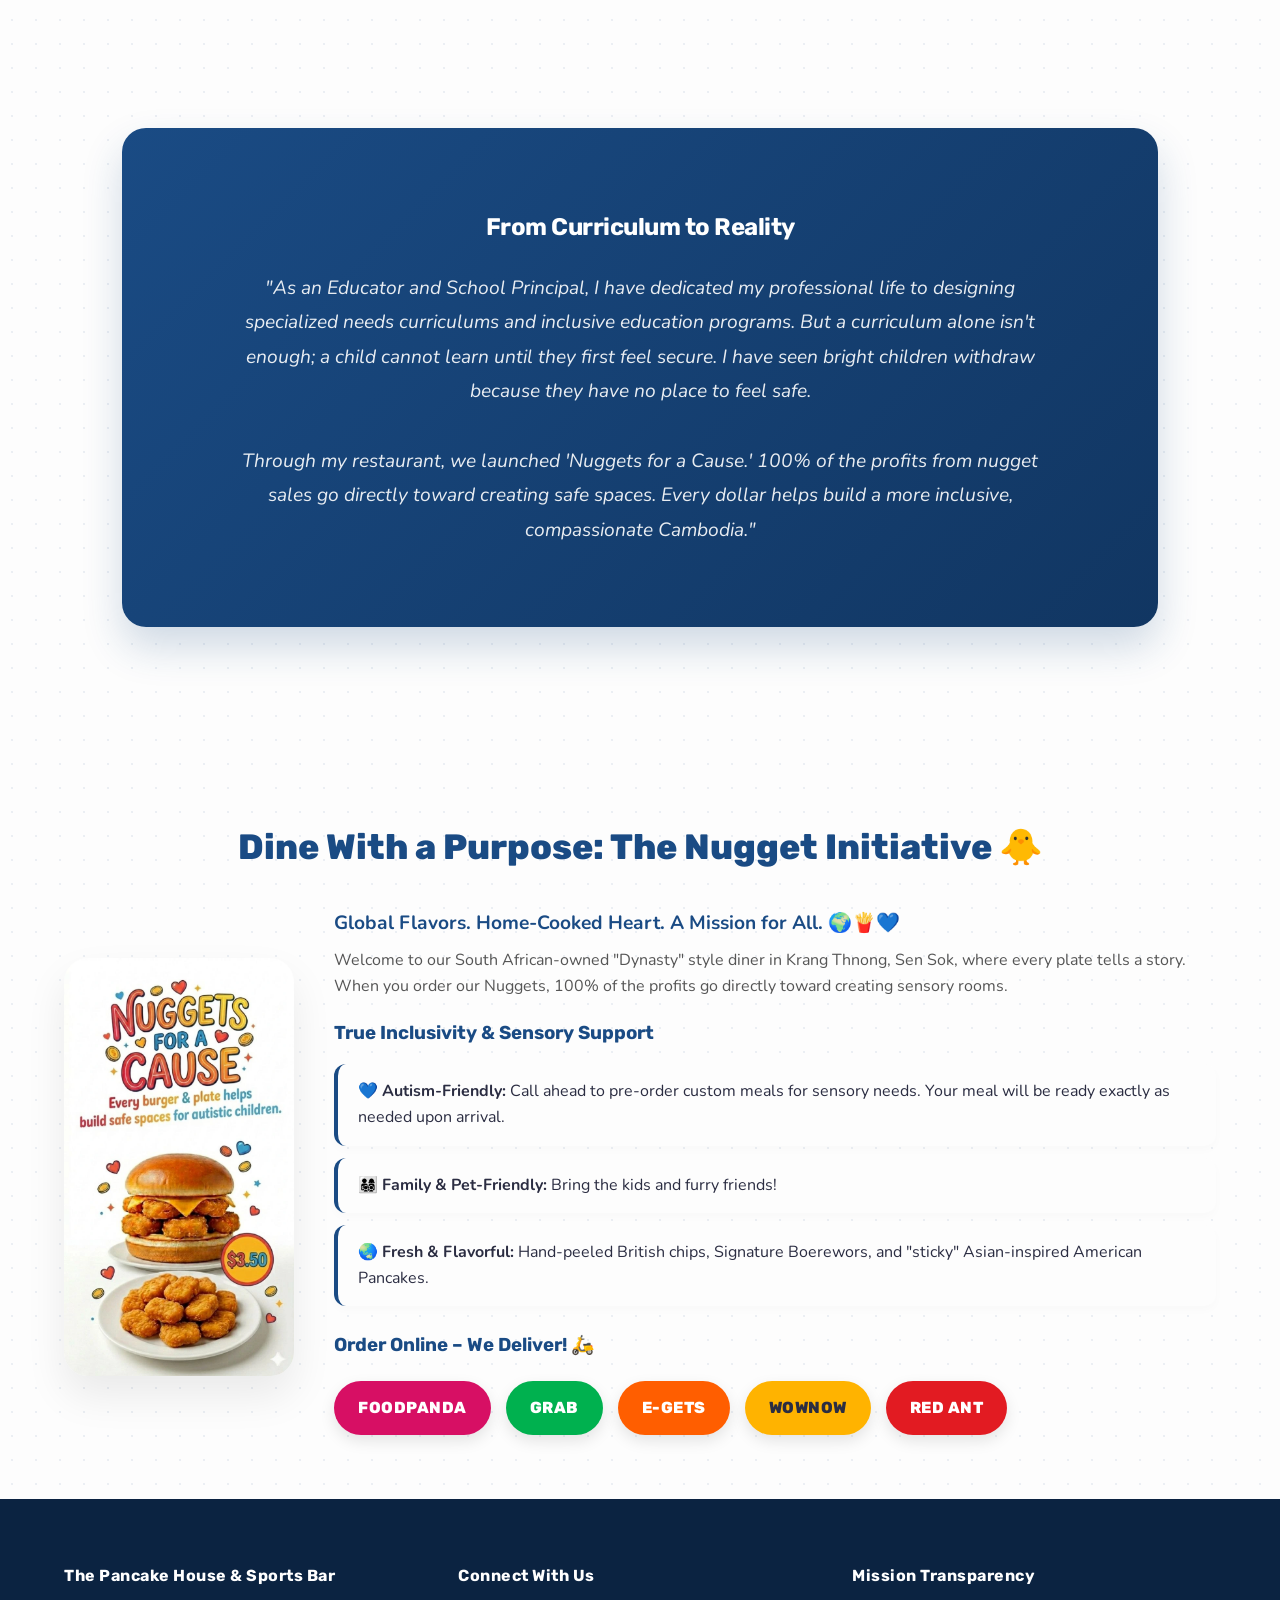
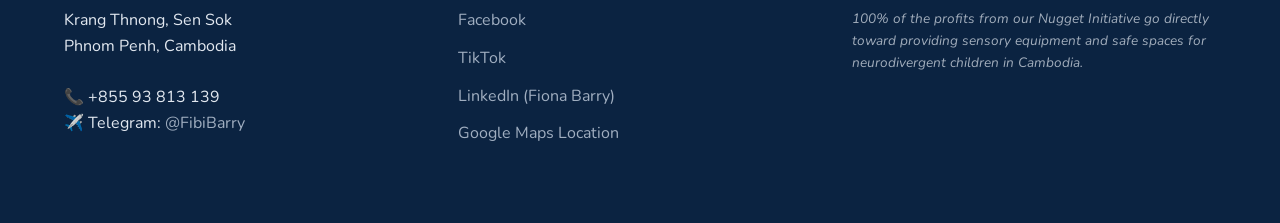
==== commit 4d2deb6c: "Done_1" ====
--- a/index.html
+++ b/index.html
@@ -80,6 +80,8 @@
             font-family: 'Nunito', sans-serif;
             color: var(--text-dark);
             background-color: var(--bg-light);
+            background-image: radial-gradient(rgba(26, 75, 132, 0.08) 1.5px, transparent 1.5px);
+            background-size: 24px 24px;
             line-height: 1.6;
             overflow-x: hidden;
         }
@@ -90,8 +92,10 @@
 
         /* Navigation */
         nav {
-            background-color: var(--text-light);
-            box-shadow: 0 4px 20px rgba(0, 0, 0, 0.05);
+            background-color: rgba(255, 255, 255, 0.85);
+            backdrop-filter: blur(12px);
+            -webkit-backdrop-filter: blur(12px);
+            box-shadow: 0 4px 30px rgba(0, 0, 0, 0.05);
             position: sticky;
             top: 0;
             z-index: 1000;
@@ -124,8 +128,8 @@
 
         .nav-links a:hover { color: var(--primary-blue); }
 
-        .cta-btn {
-            background-color: var(--accent-red);
+        .btn.cta-btn {
+            background-color: var(--accent-red) !important;
             color: var(--text-light) !important;
             padding: 10px 24px;
             border-radius: 50px;
@@ -133,12 +137,24 @@
             transition: all 0.3s ease;
         }
 
-        .cta-btn:hover {
+        .btn.cta-btn:hover {
+            background-color: #C82B38 !important;
             transform: translateY(-2px);
             box-shadow: 0 4px 12px rgba(230, 57, 70, 0.3);
         }
 
         .menu-toggle { display: none; }
+
+        @keyframes fadeUp {
+            from {
+                opacity: 0;
+                transform: translateY(30px);
+            }
+            to {
+                opacity: 1;
+                transform: translateY(0);
+            }
+        }
 
         /* Hero Section */
         .hero {
@@ -150,7 +166,11 @@
             gap: 40px;
         }
 
-        .hero-content { flex: 1; }
+        .hero-content {
+            flex: 1;
+            opacity: 0;
+            animation: fadeUp 0.8s cubic-bezier(0.16, 1, 0.3, 1) forwards;
+        }
 
         .hero h1 {
             font-size: 3rem;
@@ -173,6 +193,8 @@
             max-width: 500px;
             border-radius: 24px;
             box-shadow: 0 20px 40px rgba(0, 0, 0, 0.08);
+            opacity: 0;
+            animation: fadeUp 0.8s cubic-bezier(0.16, 1, 0.3, 1) 0.2s forwards;
         }
 
         .btn {
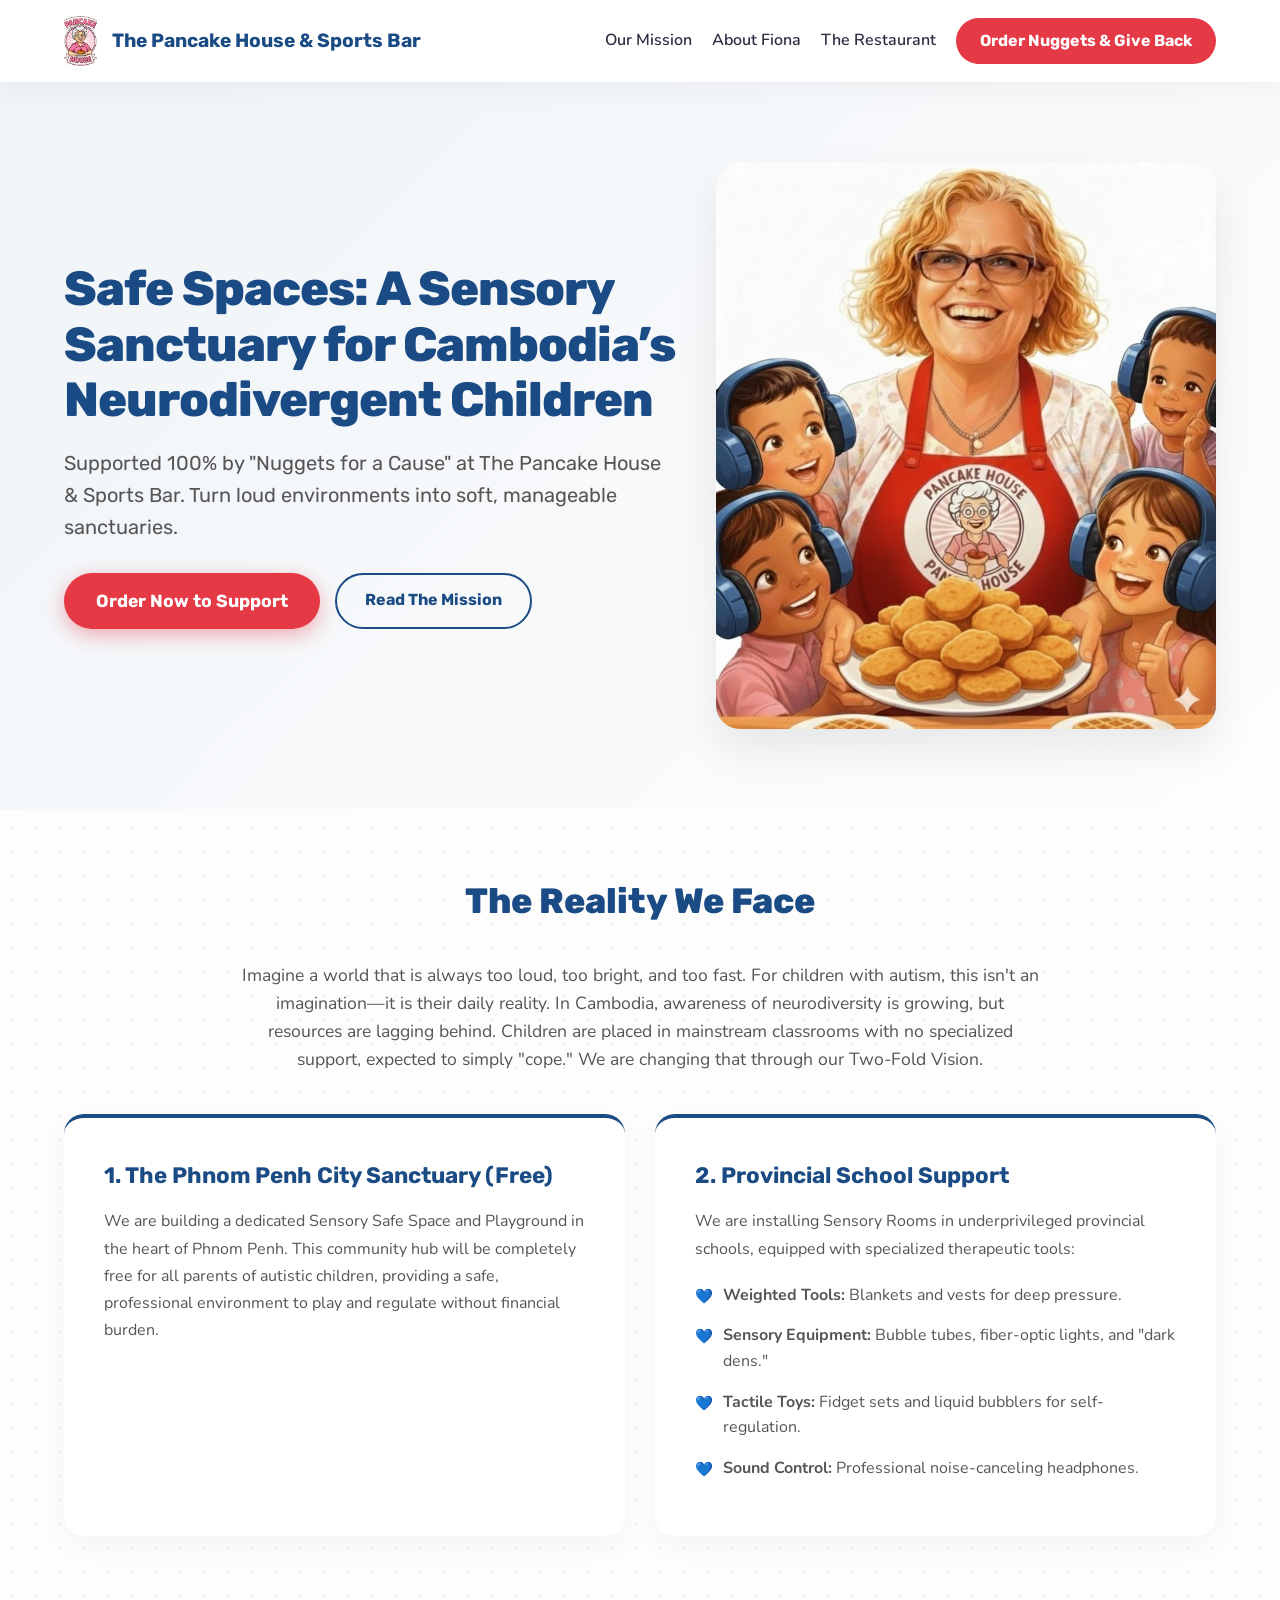
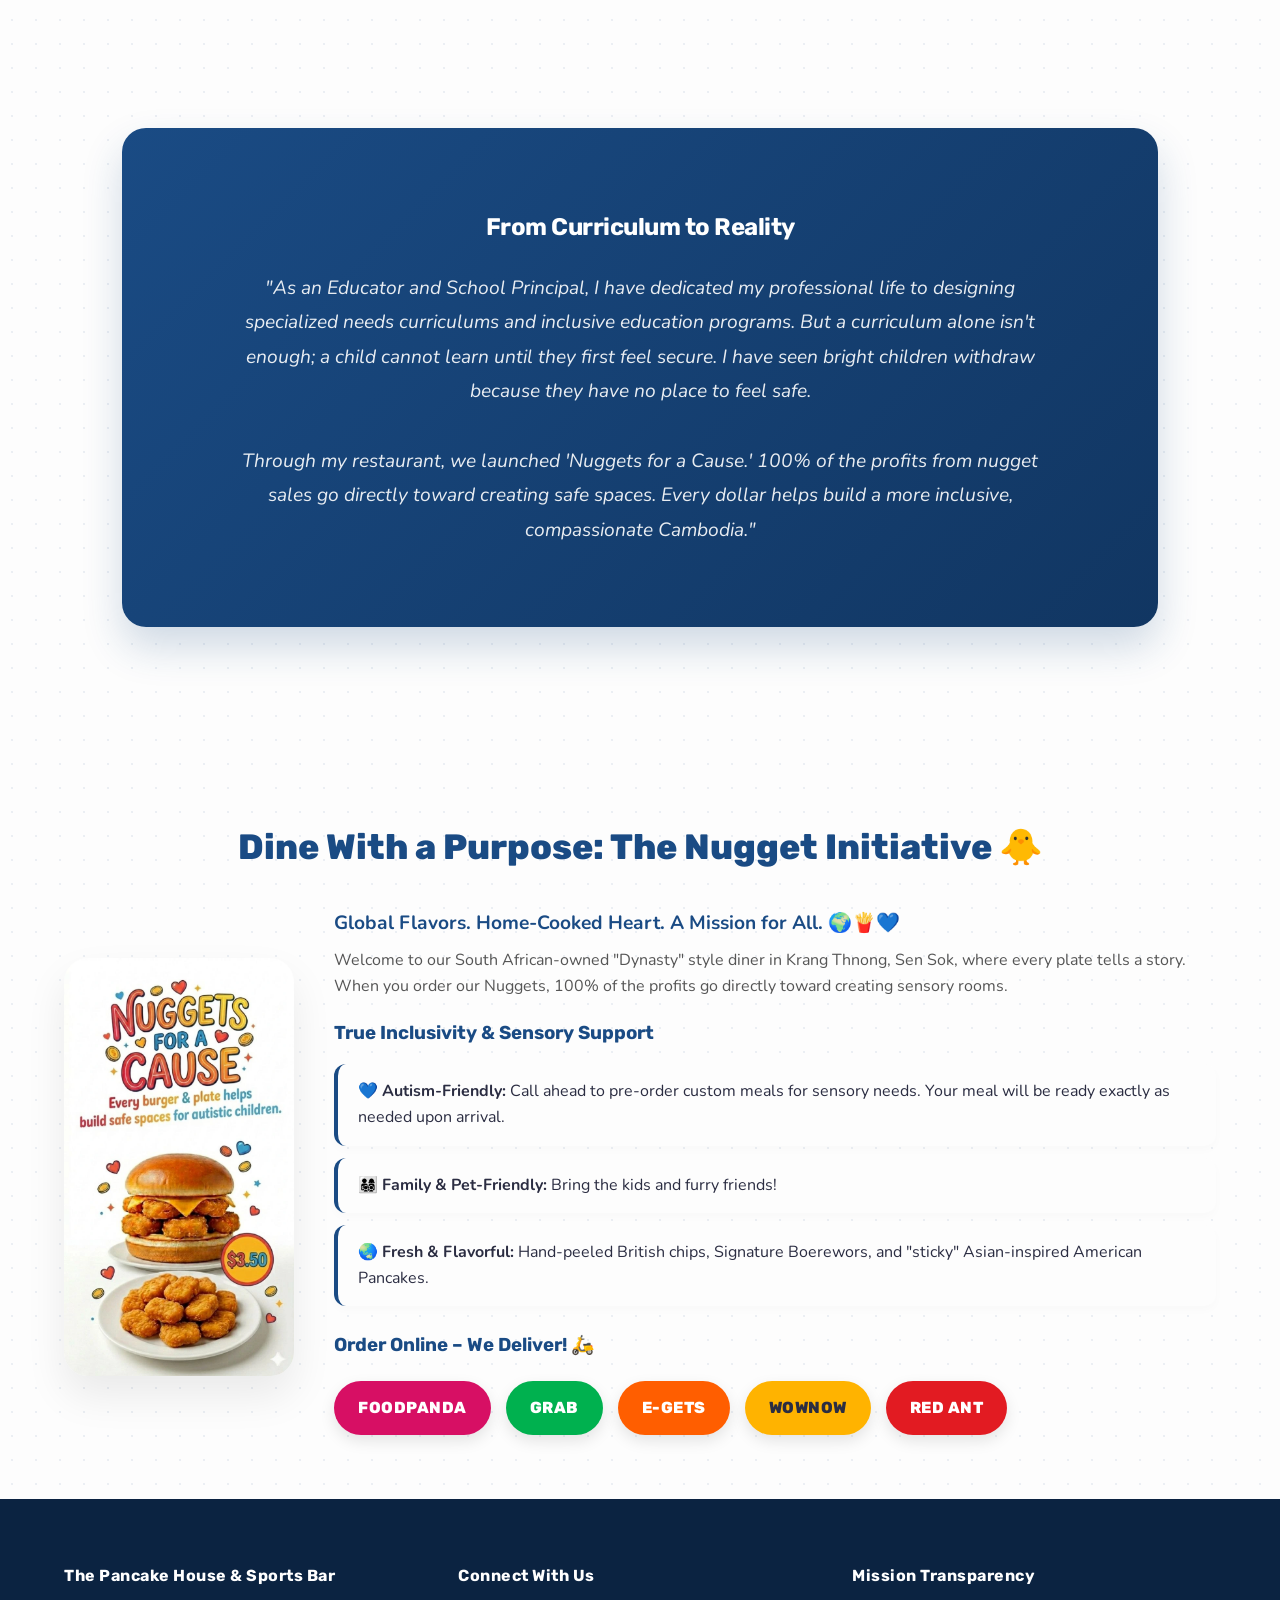
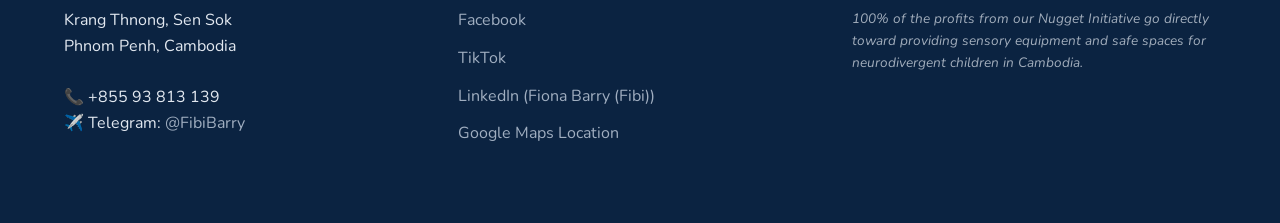
==== commit 2b514019: "(fibi)" ====
--- a/index.html
+++ b/index.html
@@ -3,9 +3,9 @@
 <head>
     <meta charset="UTF-8">
     <meta name="viewport" content="width=device-width, initial-scale=1.0">
-    <meta name="description" content="Support autistic children in Cambodia through 'Nuggets for a Cause' by Fiona Barry at The Pancake House & Sports Bar in Sen Sok.">
+    <meta name="description" content="Support autistic children in Cambodia through 'Nuggets for a Cause' by Fiona Barry (Fibi) at The Pancake House & Sports Bar in Sen Sok.">
     
-    <meta property="og:title" content="Sensory Sanctuaries | Nuggets for a Cause by Fiona Barry">
+    <meta property="og:title" content="Sensory Sanctuaries | Nuggets for a Cause by Fiona Barry (Fibi)">
     <meta property="og:description" content="Support autistic children in Cambodia through Nuggets for a Cause at The Pancake House & Sports Bar in Sen Sok.">
     <meta property="og:image" content="https://digitalgrowthkh.github.io/nuggets_for_a_cause/images/fiona-barry-autism-sensory-rooms-fundraiser-cambodia.webp">
     <meta property="og:url" content="https://digitalgrowthkh.github.io/nuggets_for_a_cause/">
@@ -14,7 +14,7 @@
     <link rel="icon" type="image/webp" href="images/pancake-house-sports-bar-logo-sen-sok.webp">
     <link rel="apple-touch-icon" href="images/pancake-house-sports-bar-logo-sen-sok.webp">
     
-    <title>Sensory Sanctuaries | Nuggets for a Cause by Fiona Barry</title>
+    <title>Sensory Sanctuaries | Nuggets for a Cause by Fiona Barry (Fibi)</title>
 
     <link rel="preconnect" href="https://fonts.googleapis.com">
     <link rel="preconnect" href="https://fonts.gstatic.com" crossorigin>
@@ -46,7 +46,7 @@
         {
           "@type": "Person",
           "@id": "https://digitalgrowthkh.github.io/nuggets_for_a_cause/#fionabarry",
-          "name": "Fiona Barry",
+          "name": "Fiona Barry (Fibi)",
           "jobTitle": "Educator, School Principal, and Restaurant Owner",
           "sameAs": "https://www.linkedin.com/in/fiona-barry-489177284/",
           "founder": {"@id": "https://digitalgrowthkh.github.io/nuggets_for_a_cause/#restaurant"}
@@ -465,7 +465,7 @@
                 <a href="#mission" class="btn" style="background-color: transparent; color: var(--primary-blue); border: 2px solid var(--primary-blue); padding: 12px 28px;">Read The Mission</a>
             </div>
         </div>
-        <img src="images/fiona-barry-autism-sensory-rooms-fundraiser-cambodia.webp" alt="Fiona Barry, owner of The Pancake House, smiling with children wearing noise-canceling sensory headphones and holding a plate of chicken nuggets." class="hero-img">
+        <img src="images/fiona-barry-autism-sensory-rooms-fundraiser-cambodia.webp" alt="Fiona Barry (Fibi), owner of The Pancake House, smiling with children wearing noise-canceling sensory headphones and holding a plate of chicken nuggets." class="hero-img">
     </header>
 
     <section id="mission">
@@ -546,7 +546,7 @@
             <h4>Connect With Us</h4>
             <a href="https://www.facebook.com/profile.php?id=61581174165652&rdid=eMfSauv8UfMBGz13&share_url=https%3A%2F%2Fwww.facebook.com%2Fshare%2F1CHYvyihbE%2F#" target="_blank">Facebook</a><br>
             <a href="https://www.tiktok.com/@pancakehousesensok?_r=1&_t=ZS-94NbEbxCVmr" target="_blank">TikTok</a><br>
-            <a href="https://www.linkedin.com/in/fiona-barry-489177284/" target="_blank">LinkedIn (Fiona Barry)</a><br>
+            <a href="https://www.linkedin.com/in/fiona-barry-489177284/" target="_blank">LinkedIn (Fiona Barry (Fibi))</a><br>
             <a href="https://www.google.com/search?kgmid=/g/11x__zc5r2&hl=en-KH&q=Pancake+House+and+Sports+Bar+(Sen+Sok)&shem=epsd1,shrtsdl&shndl=30&source=sh/x/loc/osrp/m1/4&kgs=5931aa2c4b1bf178&utm_source=epsd1,shrtsdl,sh/x/loc/osrp/m1/4" target="_blank">Google Maps Location</a>
         </div>
         <div>
